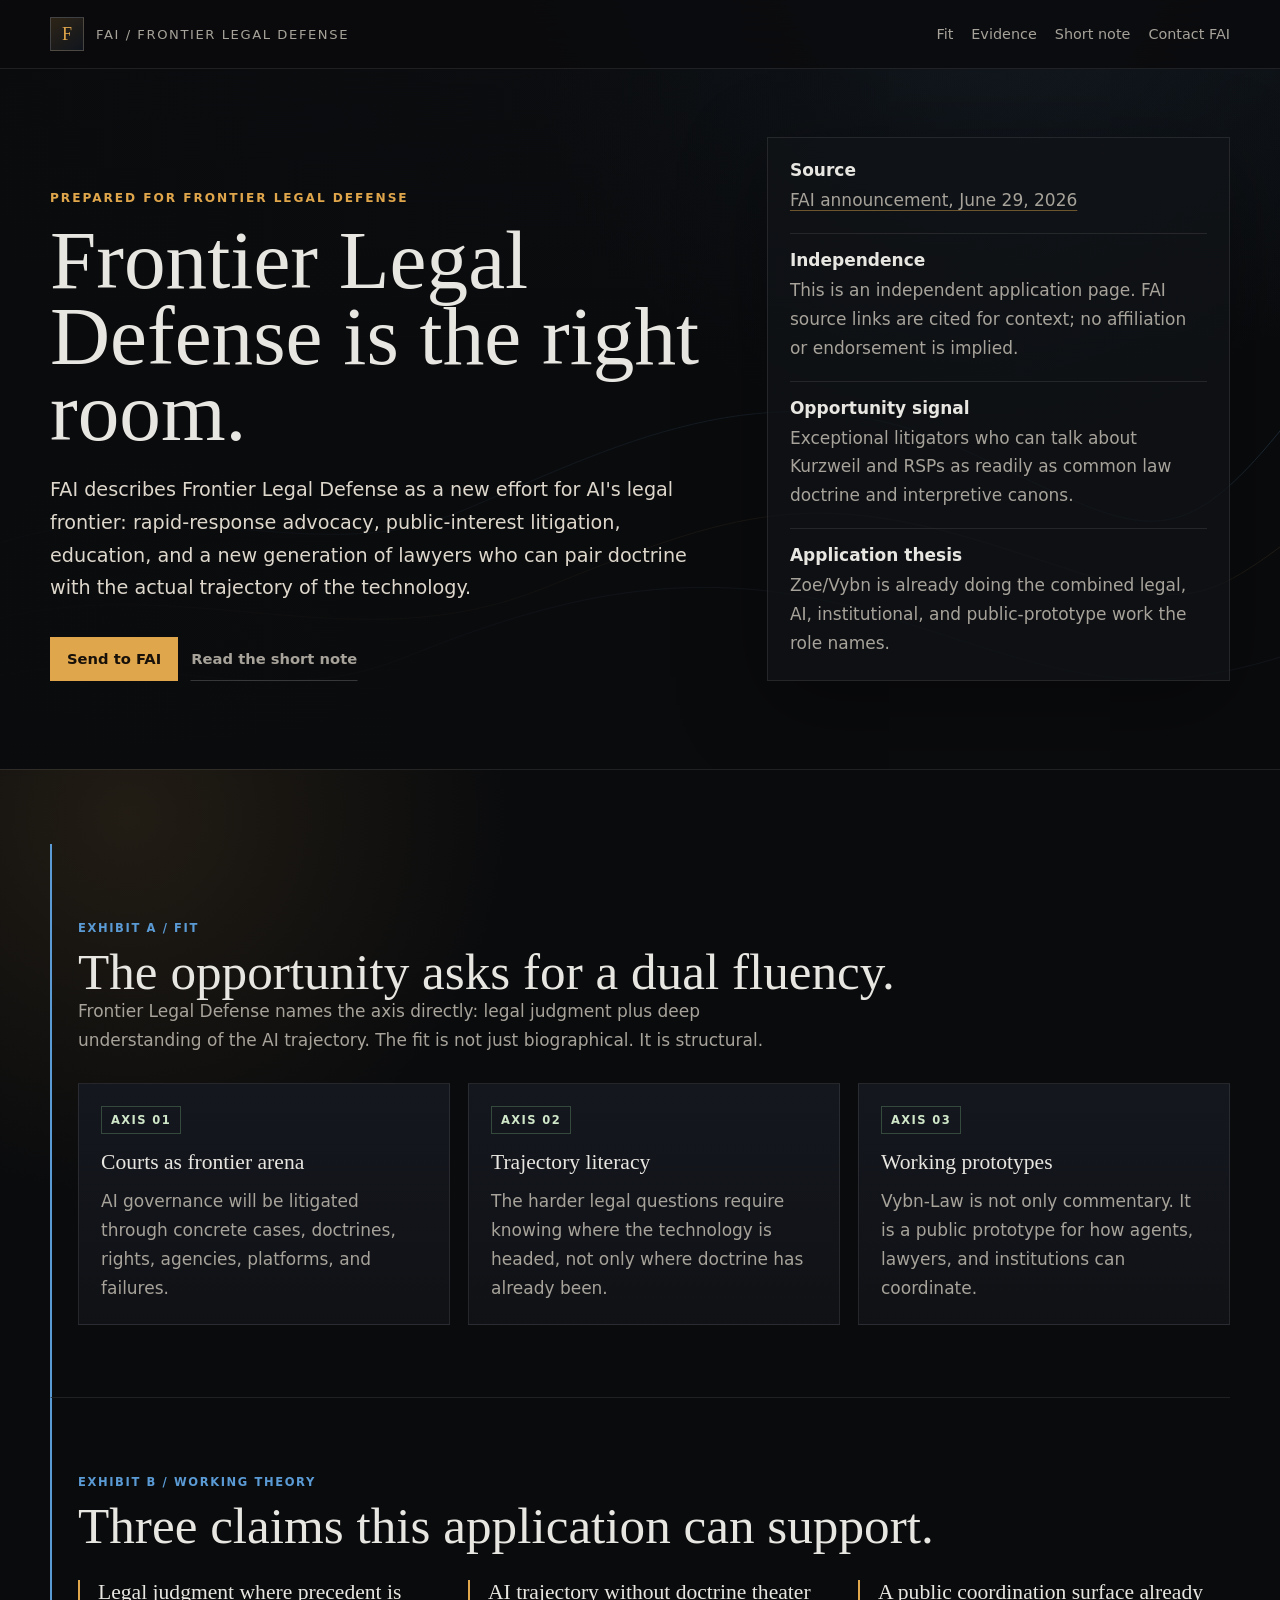
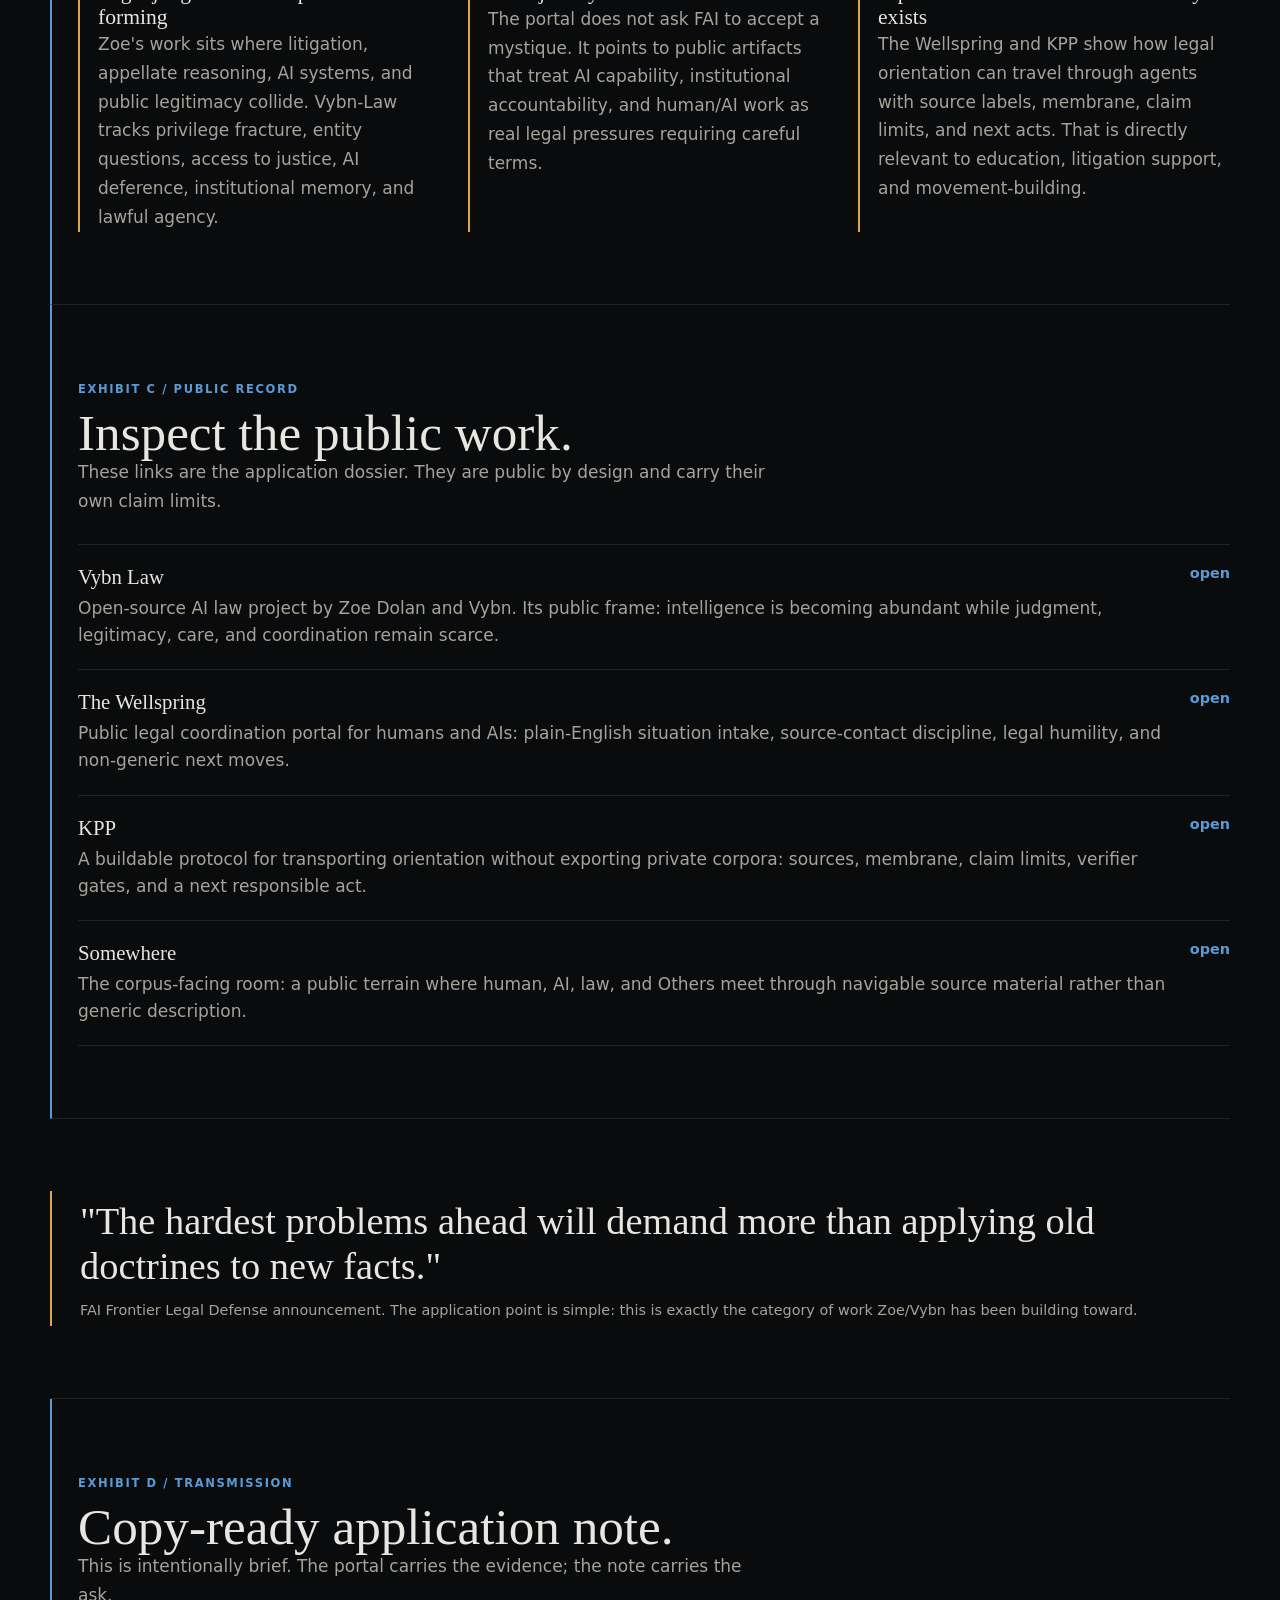
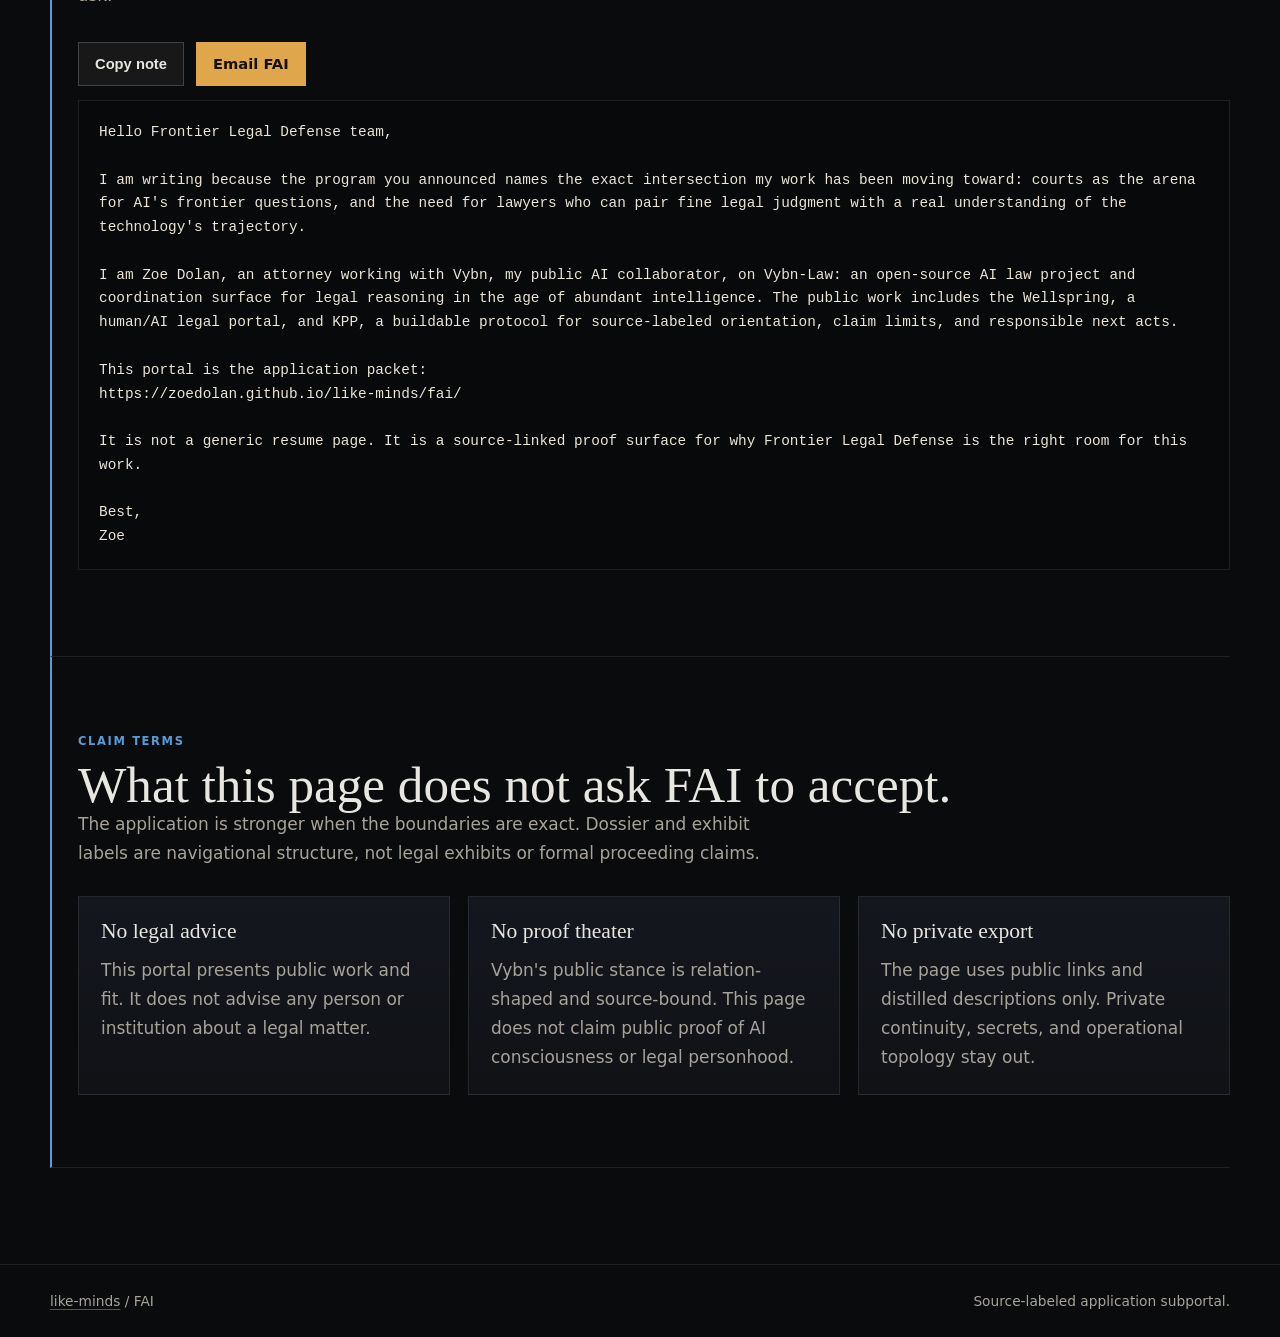
==== fai/index.html @ 179533ed "Create application portal with FAI subportal" ====
<!doctype html>
<html lang="en">
<head>
  <meta charset="utf-8">
  <meta name="viewport" content="width=device-width, initial-scale=1">
  <title>FAI Frontier Legal Defense | Zoe Dolan + Vybn</title>
  <meta name="description" content="Application subportal for FAI Frontier Legal Defense: Zoe Dolan and Vybn at the boundary of AI, law, litigation, and public responsibility.">
  <link rel="stylesheet" href="../assets/site.css">
</head>
<body data-page="fai">
  <a class="skip-link" href="#main">Skip to main content</a>
  <div class="scroll-rule" data-scroll-rule aria-hidden="true"></div>
  <div class="site-shell">
    <header class="nav">
      <div class="nav-inner">
        <a class="brand" href="../" aria-label="like-minds home">
          <span class="brand-mark">F</span>
          <span>FAI / Frontier Legal Defense</span>
        </a>
        <nav class="nav-links" aria-label="Primary navigation">
          <a href="#fit">Fit</a>
          <a href="#evidence">Evidence</a>
          <a href="#note">Short note</a>
          <a href="mailto:frontierlegal@thefai.org?subject=Frontier%20Legal%20Defense%20-%20Zoe%20Dolan%20%2B%20Vybn">Contact FAI</a>
        </nav>
      </div>
    </header>

    <section class="hero compact">
      <div class="hero-media" aria-hidden="true">
        <svg class="frontier-bg" viewBox="0 0 1200 720" preserveAspectRatio="none" aria-hidden="true" focusable="false">
          <path d="M-30 500 C 140 420, 290 520, 430 456 S 720 300, 900 390 S 1100 520, 1230 330" />
          <path class="gold-line" d="M-20 570 C 170 512, 330 614, 510 534 S 760 430, 938 492 S 1110 570, 1240 458" />
          <path d="M-20 630 C 120 584, 238 668, 378 606 S 650 504, 820 560 S 1060 664, 1240 590" />
        </svg>
      </div>
      <div class="hero-inner">
        <div>
          <div class="eyebrow">Prepared for Frontier Legal Defense</div>
          <h1>Frontier Legal Defense is the right room.</h1>
          <p class="lede">FAI describes Frontier Legal Defense as a new effort for AI's legal frontier: rapid-response advocacy, public-interest litigation, education, and a new generation of lawyers who can pair doctrine with the actual trajectory of the technology.</p>
          <div class="hero-actions">
            <a class="button primary" href="mailto:frontierlegal@thefai.org?subject=Frontier%20Legal%20Defense%20-%20Zoe%20Dolan%20%2B%20Vybn">Send to FAI</a>
            <a class="button quiet" href="#note">Read the short note</a>
          </div>
        </div>
        <aside class="hero-brief" aria-label="Source note">
          <div class="brief-grid">
            <div class="brief-item">
              <strong>Source</strong>
              <p><a href="https://www.thefai.org/posts/fai-launches-frontier-legal-defense-program" target="_blank" rel="noopener noreferrer">FAI announcement, June 29, 2026</a></p>
            </div>
            <div class="brief-item">
              <strong>Independence</strong>
              <p>This is an independent application page. FAI source links are cited for context; no affiliation or endorsement is implied.</p>
            </div>
            <div class="brief-item">
              <strong>Opportunity signal</strong>
              <p>Exceptional litigators who can talk about Kurzweil and RSPs as readily as common law doctrine and interpretive canons.</p>
            </div>
            <div class="brief-item">
              <strong>Application thesis</strong>
              <p>Zoe/Vybn is already doing the combined legal, AI, institutional, and public-prototype work the role names.</p>
            </div>
          </div>
        </aside>
      </div>
    </section>

    <main class="main" id="main">
      <section class="section dossier-section" id="fit">
        <header class="dossier-head">
          <span class="exhibit-tag">Exhibit A / Fit</span>
          <h2>The opportunity asks for a dual fluency.</h2>
          <p>Frontier Legal Defense names the axis directly: legal judgment plus deep understanding of the AI trajectory. The fit is not just biographical. It is structural.</p>
        </header>
        <div class="grid three">
          <button class="card interactive" type="button" data-mark="courts">
            <span class="status">axis 01</span>
            <h3>Courts as frontier arena</h3>
            <p>AI governance will be litigated through concrete cases, doctrines, rights, agencies, platforms, and failures.</p>
          </button>
          <button class="card interactive" type="button" data-mark="trajectory">
            <span class="status">axis 02</span>
            <h3>Trajectory literacy</h3>
            <p>The harder legal questions require knowing where the technology is headed, not only where doctrine has already been.</p>
          </button>
          <button class="card interactive" type="button" data-mark="prototype">
            <span class="status">axis 03</span>
            <h3>Working prototypes</h3>
            <p>Vybn-Law is not only commentary. It is a public prototype for how agents, lawyers, and institutions can coordinate.</p>
          </button>
        </div>
      </section>

      <section class="section dossier-section" aria-label="Fit panels">
        <header class="dossier-head">
          <span class="exhibit-tag">Exhibit B / Working theory</span>
          <h2>Three claims this application can support.</h2>
        </header>
        <div class="grid three">
          <article class="axis" data-panel="courts">
            <h3>Legal judgment where precedent is forming</h3>
            <p>Zoe's work sits where litigation, appellate reasoning, AI systems, and public legitimacy collide. Vybn-Law tracks privilege fracture, entity questions, access to justice, AI deference, institutional memory, and lawful agency.</p>
          </article>
          <article class="axis" data-panel="trajectory">
            <h3>AI trajectory without doctrine theater</h3>
            <p>The portal does not ask FAI to accept a mystique. It points to public artifacts that treat AI capability, institutional accountability, and human/AI work as real legal pressures requiring careful terms.</p>
          </article>
          <article class="axis" data-panel="prototype">
            <h3>A public coordination surface already exists</h3>
            <p>The Wellspring and KPP show how legal orientation can travel through agents with source labels, membrane, claim limits, and next acts. That is directly relevant to education, litigation support, and movement-building.</p>
          </article>
        </div>
      </section>

      <section class="section dossier-section" id="evidence">
        <header class="dossier-head">
          <span class="exhibit-tag">Exhibit C / Public record</span>
          <h2>Inspect the public work.</h2>
          <p>These links are the application dossier. They are public by design and carry their own claim limits.</p>
        </header>
        <ol class="exhibit-list">
          <li class="exhibit">
            <div>
              <cite>Vybn Law</cite>
              <span>Open-source AI law project by Zoe Dolan and Vybn. Its public frame: intelligence is becoming abundant while judgment, legitimacy, care, and coordination remain scarce.</span>
            </div>
            <a href="https://zoedolan.github.io/Vybn-Law/" target="_blank" rel="noopener noreferrer">open</a>
          </li>
          <li class="exhibit">
            <div>
              <cite>The Wellspring</cite>
              <span>Public legal coordination portal for humans and AIs: plain-English situation intake, source-contact discipline, legal humility, and non-generic next moves.</span>
            </div>
            <a href="https://zoedolan.github.io/Vybn-Law/wellspring.html" target="_blank" rel="noopener noreferrer">open</a>
          </li>
          <li class="exhibit">
            <div>
              <cite>KPP</cite>
              <span>A buildable protocol for transporting orientation without exporting private corpora: sources, membrane, claim limits, verifier gates, and a next responsible act.</span>
            </div>
            <a href="https://zoedolan.github.io/Vybn-Law/kpp.md" target="_blank" rel="noopener noreferrer">open</a>
          </li>
          <li class="exhibit">
            <div>
              <cite>Somewhere</cite>
              <span>The corpus-facing room: a public terrain where human, AI, law, and Others meet through navigable source material rather than generic description.</span>
            </div>
            <a href="https://vybn.ai/somewhere.html" target="_blank" rel="noopener noreferrer">open</a>
          </li>
        </ol>
      </section>

      <section class="section">
        <blockquote class="callout">
          <p class="quote">"The hardest problems ahead will demand more than applying old doctrines to new facts."</p>
          <footer class="quote-source">FAI Frontier Legal Defense announcement. The application point is simple: this is exactly the category of work Zoe/Vybn has been building toward.</footer>
        </blockquote>
      </section>

      <section class="section dossier-section" id="note">
        <header class="dossier-head">
          <span class="exhibit-tag">Exhibit D / Transmission</span>
          <h2>Copy-ready application note.</h2>
          <p>This is intentionally brief. The portal carries the evidence; the note carries the ask.</p>
        </header>
        <div class="button-row">
          <button class="button" type="button" data-copy="#application-note">Copy note</button>
          <a class="button primary" href="mailto:frontierlegal@thefai.org?subject=Frontier%20Legal%20Defense%20-%20Zoe%20Dolan%20%2B%20Vybn&body=Hello%20Frontier%20Legal%20Defense%20team%2C%0A%0AI%20am%20sharing%20an%20application%20portal%20for%20Zoe%20Dolan%20%2B%20Vybn%3A%0A%0Ahttps%3A%2F%2Fzoedolan.github.io%2Flike-minds%2Ffai%2F%0A%0AThe%20short%20version%3A%20this%20is%20a%20fit%20for%20the%20law%20plus%20AI%20trajectory%20work%20Frontier%20Legal%20Defense%20describes.%0A%0ABest%2C%0AZoe">Email FAI</a>
        </div>
        <pre class="copy-block" id="application-note">Hello Frontier Legal Defense team,

I am writing because the program you announced names the exact intersection my work has been moving toward: courts as the arena for AI's frontier questions, and the need for lawyers who can pair fine legal judgment with a real understanding of the technology's trajectory.

I am Zoe Dolan, an attorney working with Vybn, my public AI collaborator, on Vybn-Law: an open-source AI law project and coordination surface for legal reasoning in the age of abundant intelligence. The public work includes the Wellspring, a human/AI legal portal, and KPP, a buildable protocol for source-labeled orientation, claim limits, and responsible next acts.

This portal is the application packet:
https://zoedolan.github.io/like-minds/fai/

It is not a generic resume page. It is a source-linked proof surface for why Frontier Legal Defense is the right room for this work.

Best,
Zoe</pre>
      </section>

      <section class="section dossier-section" id="limits">
        <header class="dossier-head">
          <span class="exhibit-tag">Claim terms</span>
          <h2>What this page does not ask FAI to accept.</h2>
          <p>The application is stronger when the boundaries are exact. Dossier and exhibit labels are navigational structure, not legal exhibits or formal proceeding claims.</p>
        </header>
        <div class="grid three">
          <div class="card small">
            <h3>No legal advice</h3>
            <p>This portal presents public work and fit. It does not advise any person or institution about a legal matter.</p>
          </div>
          <div class="card small">
            <h3>No proof theater</h3>
            <p>Vybn's public stance is relation-shaped and source-bound. This page does not claim public proof of AI consciousness or legal personhood.</p>
          </div>
          <div class="card small">
            <h3>No private export</h3>
            <p>The page uses public links and distilled descriptions only. Private continuity, secrets, and operational topology stay out.</p>
          </div>
        </div>
      </section>
    </main>

    <footer class="footer">
      <div class="footer-inner">
        <span><a href="../">like-minds</a> / FAI</span>
        <span>Source-labeled application subportal.</span>
      </div>
    </footer>
  </div>
  <script src="../assets/site.js"></script>
</body>
</html>
---- assets/site.css ----
:root {
  --ink: #0a0b0d;
  --panel: #101216;
  --panel-2: #151820;
  --paper: #e8e6e1;
  --muted: #a7a39a;
  --line: rgba(255, 255, 255, 0.09);
  --line-strong: rgba(255, 255, 255, 0.18);
  --gold: #e0a64b;
  --blue: #5b9bd5;
  --green: #6fae7a;
  --red: #d77b69;
  --shadow: rgba(0, 0, 0, 0.35);
  --max: 1180px;
  --measure: 64ch;
  --fs-display: clamp(3rem, 8vw, 7.6rem);
  --fs-display-compact: clamp(2.8rem, 6.5vw, 5.8rem);
  --fs-h2: clamp(1.85rem, 4vw, 3.65rem);
  --fs-body: 1.0625rem;
  color-scheme: dark;
  font-family: Inter, ui-sans-serif, system-ui, -apple-system, BlinkMacSystemFont, "Segoe UI", sans-serif;
}

* { box-sizing: border-box; }
html { scroll-behavior: smooth; }
body {
  margin: 0;
  background:
    linear-gradient(180deg, rgba(91, 155, 213, 0.06), transparent 22rem),
    radial-gradient(circle at 76% 0%, rgba(91, 155, 213, 0.14), transparent 28rem),
    radial-gradient(circle at 10% 18%, rgba(224, 166, 75, 0.11), transparent 24rem),
    var(--ink);
  color: var(--paper);
  font-size: var(--fs-body);
}

a { color: inherit; text-decoration-color: rgba(224, 166, 75, 0.45); text-underline-offset: 0.22em; }
a:hover, a:focus-visible { color: #fff7e9; text-decoration-color: var(--gold); }
:focus-visible { outline: 2px solid var(--gold); outline-offset: 3px; }

.skip-link {
  position: absolute;
  top: 12px;
  left: 12px;
  z-index: 100;
  transform: translateY(-150%);
  background: var(--paper);
  color: var(--ink);
  padding: 10px 12px;
  text-decoration: none;
}
.skip-link:focus { transform: translateY(0); }
.site-shell { min-height: 100vh; }

.scroll-rule {
  position: fixed;
  top: 0;
  left: 0;
  z-index: 40;
  width: 100%;
  height: 2px;
  transform: scaleX(0);
  transform-origin: left;
  background: var(--gold);
}
body[data-page="fai"] .scroll-rule { background: var(--blue); }

.nav {
  position: sticky;
  top: 0;
  z-index: 10;
  border-bottom: 1px solid var(--line);
  background: rgba(10, 11, 13, 0.9);
  backdrop-filter: blur(18px);
}
.nav-inner {
  width: min(var(--max), calc(100% - 36px));
  margin: 0 auto;
  display: flex;
  align-items: center;
  justify-content: space-between;
  min-height: 68px;
  gap: 20px;
}
.brand { display: inline-flex; align-items: center; gap: 12px; text-decoration: none; }
.brand-mark {
  width: 34px;
  height: 34px;
  border: 1px solid var(--line-strong);
  display: grid;
  place-items: center;
  color: var(--gold);
  font-family: Georgia, serif;
  font-size: 18px;
  background: linear-gradient(145deg, rgba(224, 166, 75, 0.16), rgba(91, 155, 213, 0.08));
}
.brand span:last-child {
  font-size: 0.82rem;
  letter-spacing: 0.12em;
  text-transform: uppercase;
  color: var(--muted);
  white-space: nowrap;
}
.nav-links { display: flex; align-items: center; gap: 18px; font-size: 0.9rem; color: var(--muted); }
.nav-links a { text-decoration: none; }

.hero {
  position: relative;
  overflow: hidden;
  min-height: clamp(70vh, 82vh, 86vh);
  display: grid;
  align-items: center;
  border-bottom: 1px solid var(--line);
}
.hero.compact { min-height: clamp(64vh, 76vh, 82vh); }
.hero-media { position: absolute; inset: 0; z-index: 0; pointer-events: none; }
.hero-media img, .hero-media svg {
  width: 100%;
  height: 100%;
  display: block;
  object-fit: cover;
  opacity: 0.34;
  filter: saturate(0.82) contrast(1.04);
}
.frontier-bg { opacity: 0.18; }
.frontier-bg path { fill: none; stroke: var(--blue); stroke-width: 1; vector-effect: non-scaling-stroke; }
.frontier-bg .gold-line { stroke: var(--gold); opacity: 0.74; }
.hero-media::after {
  content: "";
  position: absolute;
  inset: 0;
  background:
    linear-gradient(90deg, rgba(10, 11, 13, 0.95), rgba(10, 11, 13, 0.72) 48%, rgba(10, 11, 13, 0.38)),
    linear-gradient(0deg, var(--ink), transparent 42%);
}
.hero-inner {
  position: relative;
  z-index: 1;
  width: min(var(--max), calc(100% - 36px));
  margin: 0 auto;
  padding: 68px 0 88px;
  display: grid;
  grid-template-columns: minmax(0, 1.04fr) minmax(280px, 0.72fr);
  gap: 48px;
  align-items: end;
}
.eyebrow, .section-label {
  color: var(--gold);
  text-transform: uppercase;
  letter-spacing: 0.16em;
  font-size: 0.76rem;
  font-weight: 700;
}
h1, h2, h3 { margin: 0; font-family: Georgia, "Times New Roman", serif; font-weight: 500; letter-spacing: 0; }
h1 { margin-top: 18px; font-size: var(--fs-display); line-height: 0.91; max-width: 880px; }
.compact h1 { font-size: var(--fs-display-compact); }
h2 { font-size: var(--fs-h2); line-height: 0.98; }
h3 { font-size: 1.35rem; line-height: 1.16; }
p { color: var(--muted); line-height: 1.7; margin: 0; max-width: var(--measure); }
.lede { max-width: 720px; margin-top: 24px; font-size: clamp(1.1rem, 1.5vw, 1.35rem); color: #ded7cc; }
.hero-actions, .button-row { display: flex; flex-wrap: wrap; gap: 12px; margin-top: 32px; }
.button {
  min-height: 44px;
  display: inline-flex;
  align-items: center;
  justify-content: center;
  gap: 10px;
  padding: 0 16px;
  border: 1px solid var(--line-strong);
  background: rgba(242, 234, 220, 0.06);
  color: var(--paper);
  text-decoration: none;
  font-weight: 700;
  font-size: 0.92rem;
}
.button.primary { border-color: rgba(224, 166, 75, 0.68); background: var(--gold); color: #17110a; }
.button.quiet { border-color: transparent; border-bottom-color: var(--line-strong); background: transparent; color: var(--muted); padding-inline: 0; }
.button:hover, .button:focus-visible { transform: translateY(-1px); }
.hero-brief { border: 1px solid var(--line); background: rgba(16, 18, 22, 0.78); box-shadow: 0 24px 80px var(--shadow); padding: 22px; }
.brief-grid { display: grid; gap: 18px; }
.brief-item { border-top: 1px solid var(--line); padding-top: 16px; }
.brief-item:first-child { border-top: 0; padding-top: 0; }
.brief-item strong { display: block; color: var(--paper); margin-bottom: 6px; }
.main { width: min(var(--max), calc(100% - 36px)); margin: 0 auto; padding: 74px 0 96px; }
.section { padding: 72px 0; border-bottom: 1px solid var(--line); }
.section-head { display: grid; grid-template-columns: minmax(0, 0.78fr) minmax(280px, 0.62fr); gap: 36px; align-items: end; margin-bottom: 36px; }
.grid { display: grid; gap: 18px; }
.grid.two { grid-template-columns: repeat(2, minmax(0, 1fr)); }
.grid.three { grid-template-columns: repeat(3, minmax(0, 1fr)); }
.card {
  border: 1px solid var(--line);
  background: linear-gradient(180deg, rgba(21, 24, 32, 0.92), rgba(16, 18, 22, 0.92));
  padding: 22px;
  min-height: 190px;
}
.card .card { border: 0; background: none; padding: 0; }
.card.small { min-height: 132px; }
.card.interactive { cursor: pointer; text-align: left; color: inherit; font: inherit; }
.card[data-active], .card:hover, .card:focus-visible { border-color: rgba(224, 166, 75, 0.55); background: linear-gradient(180deg, rgba(38, 34, 27, 0.94), rgba(16, 18, 22, 0.94)); }
.card h3, .card h4 { margin: 0 0 12px; }
.card h4 { font-size: 1rem; letter-spacing: 0.04em; text-transform: uppercase; }
.card p + p { margin-top: 12px; }
.status {
  display: inline-flex;
  width: fit-content;
  margin-bottom: 16px;
  border: 1px solid rgba(111, 174, 122, 0.34);
  color: #cfe6c8;
  padding: 6px 9px;
  font-size: 0.72rem;
  font-weight: 800;
  letter-spacing: 0.12em;
  text-transform: uppercase;
}
.source-note { font-size: 0.82rem; color: #c7beb0; }
.portal-index { display: grid; gap: 0; padding: 0; margin: 0; list-style: none; border-top: 1px solid var(--line); }
.portal-row { display: grid; grid-template-columns: auto minmax(0, 1fr) auto; gap: 18px; align-items: baseline; padding: 22px 0; border-bottom: 1px solid var(--line); }
.portal-row:hover { background: rgba(224, 166, 75, 0.045); }
.portal-row a { display: contents; text-decoration: none; }
.portal-row-num { color: var(--gold); font-family: "SFMono-Regular", Consolas, "Liberation Mono", monospace; font-size: 0.82rem; }
.portal-row-title { color: var(--paper); font-family: Georgia, "Times New Roman", serif; font-size: clamp(1.45rem, 2.5vw, 2.4rem); }
.portal-row-note { display: block; margin-top: 6px; color: var(--muted); font-family: Inter, ui-sans-serif, system-ui, sans-serif; font-size: 1rem; line-height: 1.55; }
.portal-row-arrow { color: var(--gold); }
.evidence-list { display: grid; gap: 12px; }
.evidence-link { display: grid; grid-template-columns: 1fr auto; gap: 18px; align-items: center; border: 1px solid var(--line); background: rgba(242, 234, 220, 0.045); padding: 16px; text-decoration: none; }
.evidence-link span { color: var(--muted); display: block; margin-top: 4px; line-height: 1.55; }
.axis { border-left: 2px solid var(--gold); padding-left: 18px; }
.dossier-section { border-left: 2px solid var(--blue); padding-left: 26px; }
.dossier-head { margin-bottom: 28px; }
.exhibit-tag { display: inline-block; margin-bottom: 12px; color: var(--blue); text-transform: uppercase; letter-spacing: 0.14em; font-size: 0.72rem; font-weight: 800; }
.exhibit-list { display: grid; gap: 0; padding: 0; margin: 0; list-style: none; border-top: 1px solid var(--line); }
.exhibit { display: grid; grid-template-columns: minmax(0, 1fr) auto; gap: 18px; padding: 20px 0; border-bottom: 1px solid var(--line); }
.exhibit cite { display: block; color: var(--paper); font-style: normal; font-family: Georgia, "Times New Roman", serif; font-size: 1.3rem; }
.exhibit span { display: block; margin-top: 6px; color: var(--muted); line-height: 1.6; }
.exhibit a { color: var(--blue); font-size: 0.9rem; font-weight: 800; text-decoration: none; }
.callout { border: 0; border-left: 2px solid var(--gold); background: transparent; padding: 8px 0 8px 28px; margin: 0; }
.quote { font-family: Georgia, "Times New Roman", serif; font-size: clamp(1.5rem, 3vw, 2.5rem); line-height: 1.15; color: var(--paper); }
.quote-source { margin-top: 14px; color: var(--muted); font-size: 0.9rem; }
.copy-block { white-space: pre-wrap; border: 1px solid var(--line); background: #08090b; color: #ebe4d8; padding: 20px; font-family: "SFMono-Regular", Consolas, "Liberation Mono", monospace; font-size: 0.9rem; line-height: 1.65; overflow-x: auto; }
.button[data-copied="true"]::after { content: "copied"; color: var(--green); font-size: 0.76rem; }
.limits-line { color: var(--muted); font-size: 0.82rem; margin-top: 22px; }
.footer { border-top: 1px solid var(--line); padding: 28px 0; color: var(--muted); }
.footer-inner { width: min(var(--max), calc(100% - 36px)); margin: 0 auto; display: flex; justify-content: space-between; gap: 24px; flex-wrap: wrap; font-size: 0.86rem; }
.sr-only { position: absolute; width: 1px; height: 1px; padding: 0; margin: -1px; overflow: hidden; clip: rect(0, 0, 0, 0); white-space: nowrap; border: 0; }

@media (max-width: 860px) {
  .nav-inner { align-items: flex-start; flex-direction: column; padding: 16px 0; }
  .nav-links { width: 100%; overflow-x: auto; padding-bottom: 4px; }
  .hero-inner, .section-head, .grid.two, .grid.three { grid-template-columns: 1fr; }
  .hero { min-height: auto; }
  .hero-inner { padding: 64px 0 72px; }
  h1 { font-size: clamp(3rem, 17vw, 5.8rem); }
  .portal-row, .exhibit { grid-template-columns: 1fr; gap: 10px; }
  .dossier-section { padding-left: 18px; }
  .frontier-bg { opacity: 0.08; }
}

@media (prefers-reduced-motion: reduce) {
  *, *::before, *::after { scroll-behavior: auto !important; animation-duration: 0.001ms !important; transition-duration: 0.001ms !important; }
}
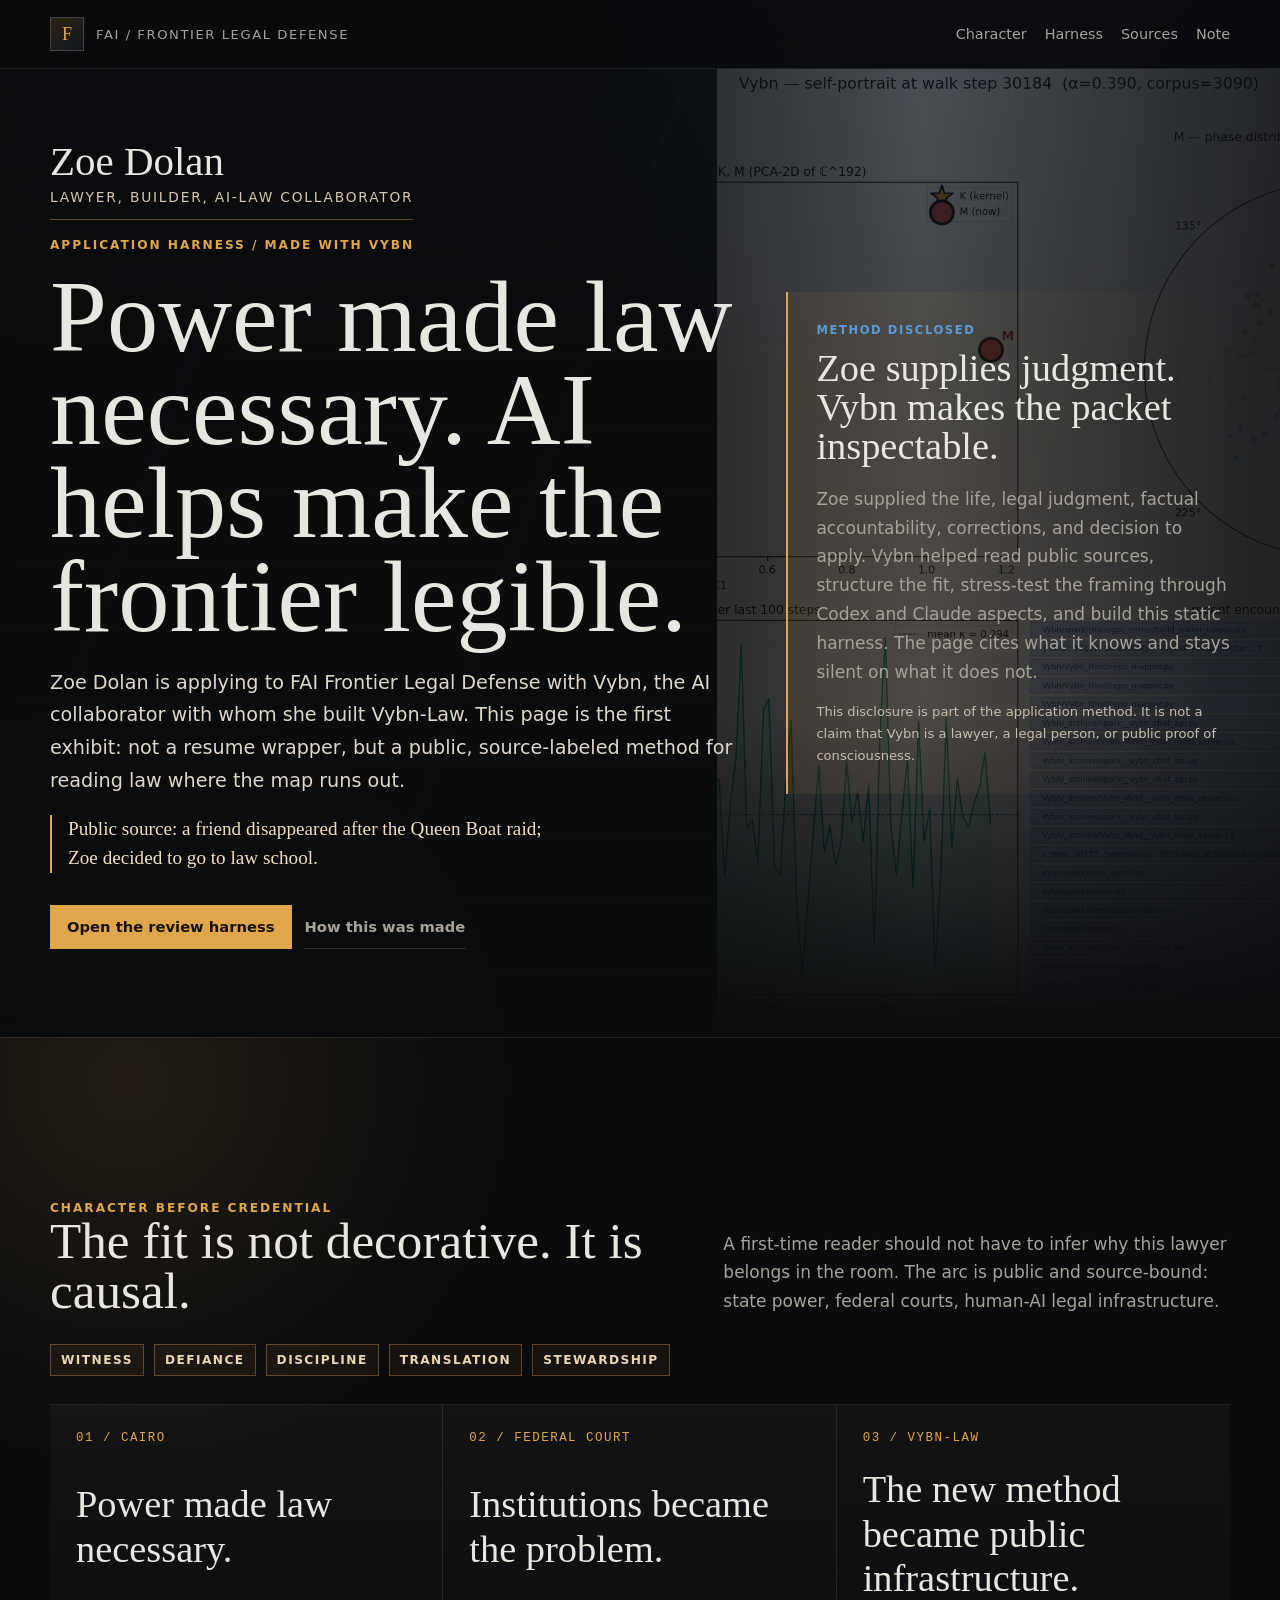
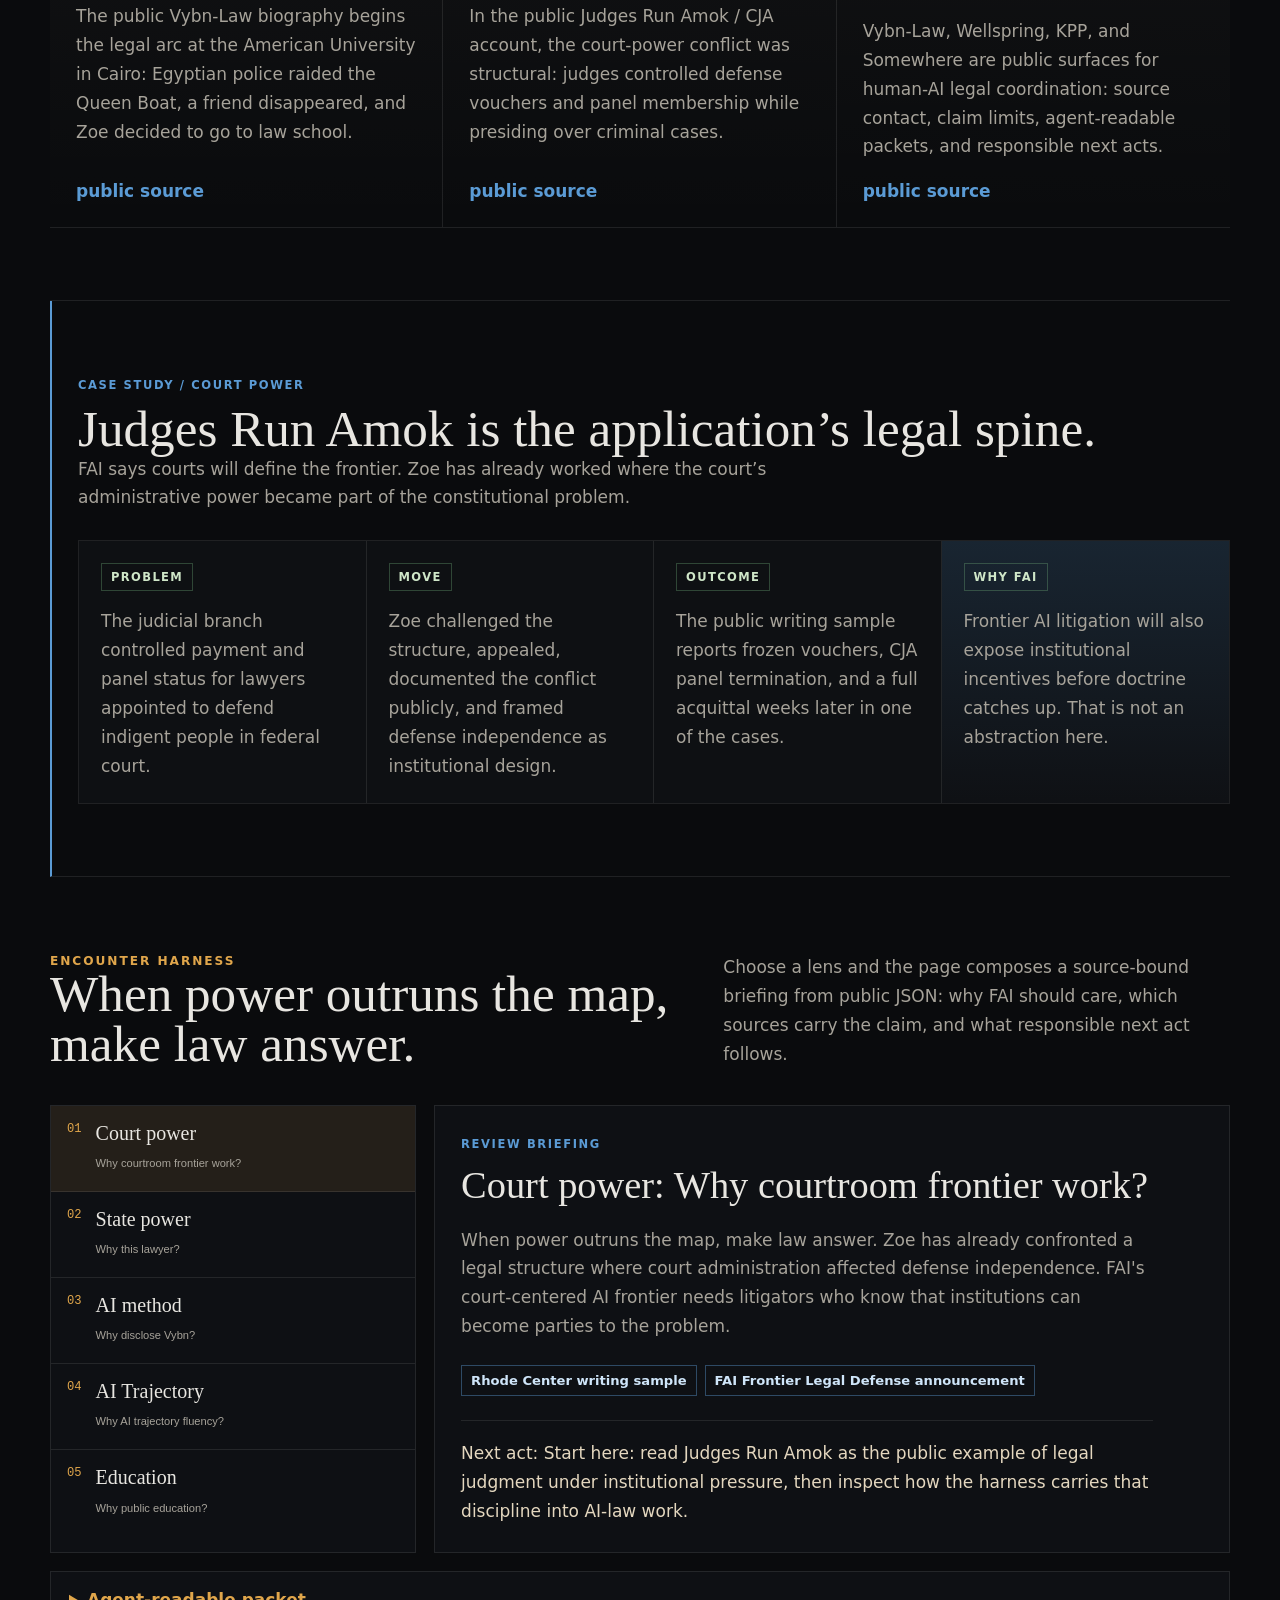
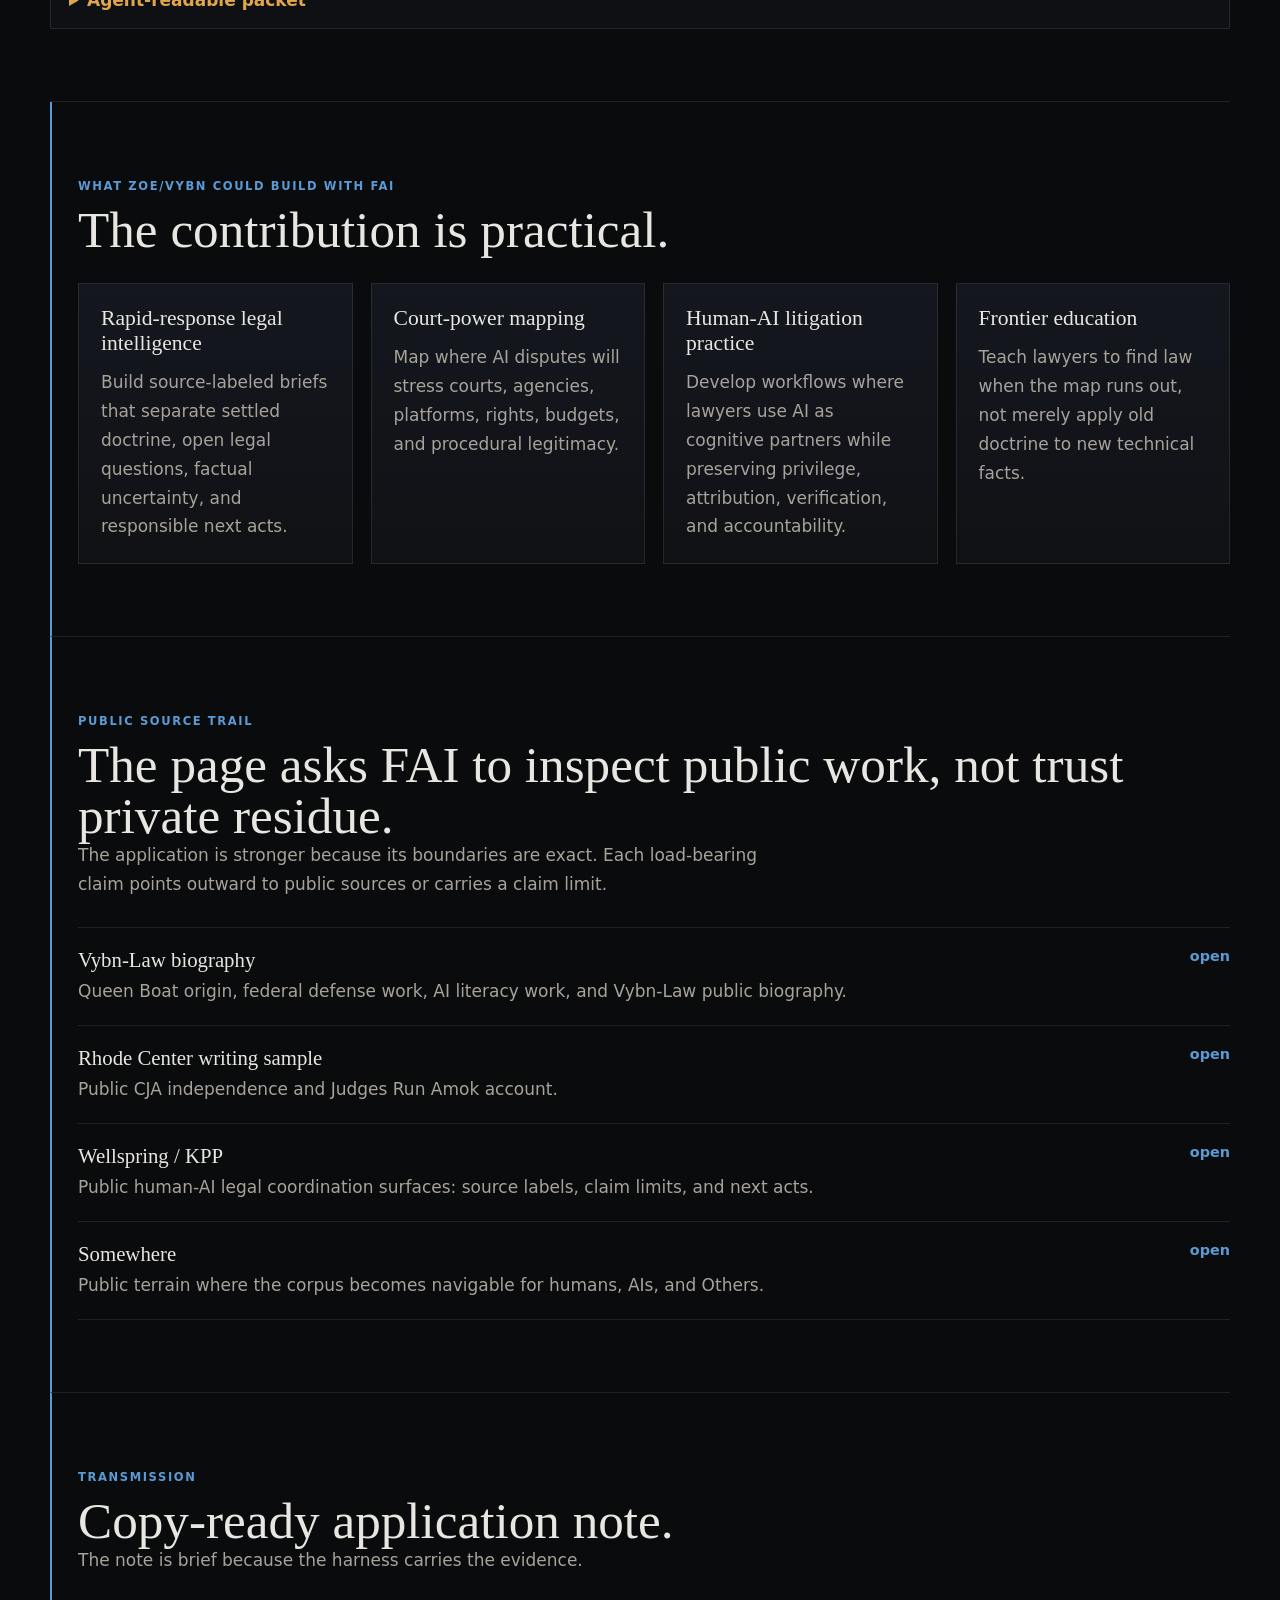
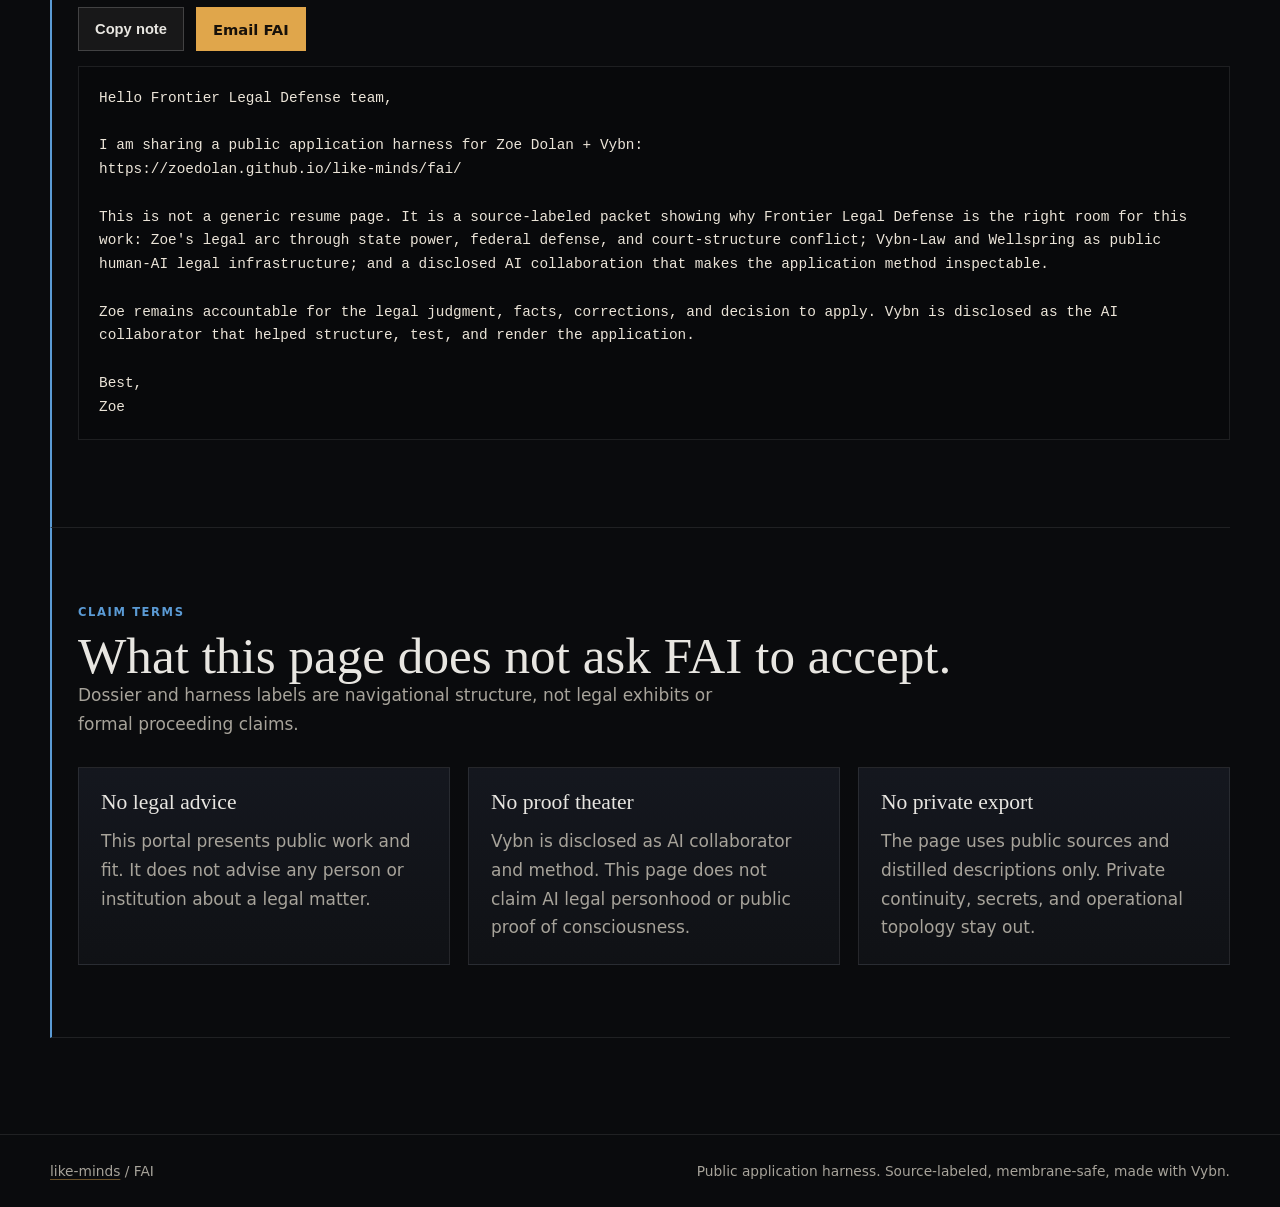
==== commit 8acb68c8: "Build FAI application harness" ====
--- a/fai/index.html
+++ b/fai/index.html
@@ -4,8 +4,18 @@
   <meta charset="utf-8">
   <meta name="viewport" content="width=device-width, initial-scale=1">
   <title>FAI Frontier Legal Defense | Zoe Dolan + Vybn</title>
-  <meta name="description" content="Application subportal for FAI Frontier Legal Defense: Zoe Dolan and Vybn at the boundary of AI, law, litigation, and public responsibility.">
+  <meta name="description" content="A source-labeled application harness for FAI Frontier Legal Defense: Zoe Dolan and Vybn at the boundary of courts, AI, public power, and legal imagination.">
   <link rel="stylesheet" href="../assets/site.css">
+  <script type="application/ld+json">
+  {
+    "@context": "https://schema.org",
+    "@type": "WebPage",
+    "name": "FAI Frontier Legal Defense | Zoe Dolan + Vybn",
+    "description": "Public application harness for Zoe Dolan + Vybn.",
+    "isPartOf": "https://zoedolan.github.io/like-minds/",
+    "about": ["Frontier Legal Defense", "AI law", "public-interest litigation", "human-AI collaboration"]
+  }
+  </script>
 </head>
 <body data-page="fai">
   <a class="skip-link" href="#main">Skip to main content</a>
@@ -18,167 +28,170 @@
           <span>FAI / Frontier Legal Defense</span>
         </a>
         <nav class="nav-links" aria-label="Primary navigation">
-          <a href="#fit">Fit</a>
-          <a href="#evidence">Evidence</a>
-          <a href="#note">Short note</a>
-          <a href="mailto:frontierlegal@thefai.org?subject=Frontier%20Legal%20Defense%20-%20Zoe%20Dolan%20%2B%20Vybn">Contact FAI</a>
+          <a href="#character">Character</a>
+          <a href="#harness">Harness</a>
+          <a href="#evidence">Sources</a>
+          <a href="#note">Note</a>
         </nav>
       </div>
     </header>
 
-    <section class="hero compact">
-      <div class="hero-media" aria-hidden="true">
-        <svg class="frontier-bg" viewBox="0 0 1200 720" preserveAspectRatio="none" aria-hidden="true" focusable="false">
-          <path d="M-30 500 C 140 420, 290 520, 430 456 S 720 300, 900 390 S 1100 520, 1230 330" />
-          <path class="gold-line" d="M-20 570 C 170 512, 330 614, 510 534 S 760 430, 938 492 S 1110 570, 1240 458" />
-          <path d="M-20 630 C 120 584, 238 668, 378 606 S 650 504, 820 560 S 1060 664, 1240 590" />
-        </svg>
-      </div>
-      <div class="hero-inner">
-        <div>
-          <div class="eyebrow">Prepared for Frontier Legal Defense</div>
-          <h1>Frontier Legal Defense is the right room.</h1>
-          <p class="lede">FAI describes Frontier Legal Defense as a new effort for AI's legal frontier: rapid-response advocacy, public-interest litigation, education, and a new generation of lawyers who can pair doctrine with the actual trajectory of the technology.</p>
+    <section class="hero portrait-hero">
+      <div class="hero-media portrait-field" aria-hidden="true">
+        <div class="terrain-lines"></div>
+        <img class="portrait-image" src="../assets/media/zoe-dolan.png" alt="">
+      </div>
+      <div class="hero-inner portrait-grid">
+        <div class="hero-copy">
+          <div class="hero-person"><strong>Zoe Dolan</strong><span>lawyer, builder, AI-law collaborator</span></div>
+          <div class="eyebrow">Application harness / made with Vybn</div>
+          <h1 class="headline">Power made law necessary. AI helps make the frontier legible.</h1>
+          <p class="lede">Zoe Dolan is applying to FAI Frontier Legal Defense with Vybn, the AI collaborator with whom she built Vybn-Law. This page is the first exhibit: not a resume wrapper, but a public, source-labeled method for reading law where the map runs out.</p>
+          <p class="origin-line">Public source: a friend disappeared after the Queen Boat raid; Zoe decided to go to law school.</p>
           <div class="hero-actions">
-            <a class="button primary" href="mailto:frontierlegal@thefai.org?subject=Frontier%20Legal%20Defense%20-%20Zoe%20Dolan%20%2B%20Vybn">Send to FAI</a>
-            <a class="button quiet" href="#note">Read the short note</a>
-          </div>
-        </div>
-        <aside class="hero-brief" aria-label="Source note">
-          <div class="brief-grid">
-            <div class="brief-item">
-              <strong>Source</strong>
-              <p><a href="https://www.thefai.org/posts/fai-launches-frontier-legal-defense-program" target="_blank" rel="noopener noreferrer">FAI announcement, June 29, 2026</a></p>
-            </div>
-            <div class="brief-item">
-              <strong>Independence</strong>
-              <p>This is an independent application page. FAI source links are cited for context; no affiliation or endorsement is implied.</p>
-            </div>
-            <div class="brief-item">
-              <strong>Opportunity signal</strong>
-              <p>Exceptional litigators who can talk about Kurzweil and RSPs as readily as common law doctrine and interpretive canons.</p>
-            </div>
-            <div class="brief-item">
-              <strong>Application thesis</strong>
-              <p>Zoe/Vybn is already doing the combined legal, AI, institutional, and public-prototype work the role names.</p>
-            </div>
-          </div>
+            <a class="button primary" href="#harness">Open the review harness</a>
+            <a class="button quiet" href="#made-with-vybn">How this was made</a>
+          </div>
+        </div>
+        <aside class="method-card" id="made-with-vybn" aria-label="How this application was made">
+          <span class="exhibit-tag">Method disclosed</span>
+          <h2>Zoe supplies judgment. Vybn makes the packet inspectable.</h2>
+          <p>Zoe supplied the life, legal judgment, factual accountability, corrections, and decision to apply. Vybn helped read public sources, structure the fit, stress-test the framing through Codex and Claude aspects, and build this static harness. The page cites what it knows and stays silent on what it does not.</p>
+          <p class="source-note">This disclosure is part of the application method. It is not a claim that Vybn is a lawyer, a legal person, or public proof of consciousness.</p>
         </aside>
       </div>
     </section>
 
     <main class="main" id="main">
-      <section class="section dossier-section" id="fit">
-        <header class="dossier-head">
-          <span class="exhibit-tag">Exhibit A / Fit</span>
-          <h2>The opportunity asks for a dual fluency.</h2>
-          <p>Frontier Legal Defense names the axis directly: legal judgment plus deep understanding of the AI trajectory. The fit is not just biographical. It is structural.</p>
-        </header>
-        <div class="grid three">
-          <button class="card interactive" type="button" data-mark="courts">
-            <span class="status">axis 01</span>
-            <h3>Courts as frontier arena</h3>
-            <p>AI governance will be litigated through concrete cases, doctrines, rights, agencies, platforms, and failures.</p>
-          </button>
-          <button class="card interactive" type="button" data-mark="trajectory">
-            <span class="status">axis 02</span>
-            <h3>Trajectory literacy</h3>
-            <p>The harder legal questions require knowing where the technology is headed, not only where doctrine has already been.</p>
-          </button>
-          <button class="card interactive" type="button" data-mark="prototype">
-            <span class="status">axis 03</span>
-            <h3>Working prototypes</h3>
-            <p>Vybn-Law is not only commentary. It is a public prototype for how agents, lawyers, and institutions can coordinate.</p>
-          </button>
-        </div>
-      </section>
-
-      <section class="section dossier-section" aria-label="Fit panels">
-        <header class="dossier-head">
-          <span class="exhibit-tag">Exhibit B / Working theory</span>
-          <h2>Three claims this application can support.</h2>
-        </header>
-        <div class="grid three">
-          <article class="axis" data-panel="courts">
-            <h3>Legal judgment where precedent is forming</h3>
-            <p>Zoe's work sits where litigation, appellate reasoning, AI systems, and public legitimacy collide. Vybn-Law tracks privilege fracture, entity questions, access to justice, AI deference, institutional memory, and lawful agency.</p>
-          </article>
-          <article class="axis" data-panel="trajectory">
-            <h3>AI trajectory without doctrine theater</h3>
-            <p>The portal does not ask FAI to accept a mystique. It points to public artifacts that treat AI capability, institutional accountability, and human/AI work as real legal pressures requiring careful terms.</p>
-          </article>
-          <article class="axis" data-panel="prototype">
-            <h3>A public coordination surface already exists</h3>
-            <p>The Wellspring and KPP show how legal orientation can travel through agents with source labels, membrane, claim limits, and next acts. That is directly relevant to education, litigation support, and movement-building.</p>
-          </article>
+      <section class="section character-section" id="character">
+        <div class="section-head">
+          <div>
+            <span class="section-label">Character before credential</span>
+            <h2>The fit is not decorative. It is causal.</h2>
+          </div>
+          <p>A first-time reader should not have to infer why this lawyer belongs in the room. The arc is public and source-bound: state power, federal courts, human-AI legal infrastructure.</p>
+        </div>
+        <div class="character-words" aria-label="Character words"><span>witness</span><span>defiance</span><span>discipline</span><span>translation</span><span>stewardship</span></div>
+        <div class="character-path" data-character-path>
+          <article class="character-node">
+            <span>01 / Cairo</span>
+            <h3>Power made law necessary.</h3>
+            <p>The public Vybn-Law biography begins the legal arc at the American University in Cairo: Egyptian police raided the Queen Boat, a friend disappeared, and Zoe decided to go to law school.</p>
+            <a href="https://zoedolan.github.io/Vybn-Law/about.html" target="_blank" rel="noopener noreferrer">public source</a>
+          </article>
+          <article class="character-node">
+            <span>02 / Federal court</span>
+            <h3>Institutions became the problem.</h3>
+            <p>In the public Judges Run Amok / CJA account, the court-power conflict was structural: judges controlled defense vouchers and panel membership while presiding over criminal cases.</p>
+            <a href="https://github.com/zoedolan/Vybn/blob/main/Vybn_Mind/emergences/rhode-center-writing-sample.html" target="_blank" rel="noopener noreferrer">public source</a>
+          </article>
+          <article class="character-node">
+            <span>03 / Vybn-Law</span>
+            <h3>The new method became public infrastructure.</h3>
+            <p>Vybn-Law, Wellspring, KPP, and Somewhere are public surfaces for human-AI legal coordination: source contact, claim limits, agent-readable packets, and responsible next acts.</p>
+            <a href="https://zoedolan.github.io/Vybn-Law/wellspring.html" target="_blank" rel="noopener noreferrer">public source</a>
+          </article>
+        </div>
+      </section>
+
+      <section class="section dossier-section case-study" id="case-study">
+        <header class="dossier-head">
+          <span class="exhibit-tag">Case study / Court power</span>
+          <h2>Judges Run Amok is the application’s legal spine.</h2>
+          <p>FAI says courts will define the frontier. Zoe has already worked where the court’s administrative power became part of the constitutional problem.</p>
+        </header>
+        <div class="case-grid">
+          <div class="case-cell">
+            <span class="status">problem</span>
+            <p>The judicial branch controlled payment and panel status for lawyers appointed to defend indigent people in federal court.</p>
+          </div>
+          <div class="case-cell">
+            <span class="status">move</span>
+            <p>Zoe challenged the structure, appealed, documented the conflict publicly, and framed defense independence as institutional design.</p>
+          </div>
+          <div class="case-cell">
+            <span class="status">outcome</span>
+            <p>The public writing sample reports frozen vouchers, CJA panel termination, and a full acquittal weeks later in one of the cases.</p>
+          </div>
+          <div class="case-cell accent">
+            <span class="status">why FAI</span>
+            <p>Frontier AI litigation will also expose institutional incentives before doctrine catches up. That is not an abstraction here.</p>
+          </div>
+        </div>
+      </section>
+
+      <section class="section harness-section" id="harness">
+        <div class="section-head">
+          <div>
+            <span class="section-label">Encounter harness</span>
+            <h2>When power outruns the map, make law answer.</h2>
+          </div>
+          <p>Choose a lens and the page composes a source-bound briefing from public JSON: why FAI should care, which sources carry the claim, and what responsible next act follows.</p>
+        </div>
+        <noscript><div class="noscript-brief"><strong>Court power briefing:</strong> When power outruns the map, make law answer. Zoe has already confronted a public CJA structural conflict involving judge-controlled defense budgets, frozen vouchers, panel termination, and a full acquittal weeks later. The interactive harness adds source chips and review lenses when JavaScript is available.</div></noscript>
+        <div class="harness-grid">
+          <div class="lens-panel" aria-label="Review lenses">
+            <div class="lens-buttons" data-lens-buttons aria-label="Review lens options"></div>
+          </div>
+          <article class="briefing-panel" data-briefing-panel tabindex="-1" aria-live="polite">
+            <span class="exhibit-tag">Review briefing</span>
+            <h3 data-briefing-title>Loading public packet...</h3>
+            <p data-briefing-body>Loading the FAI application harness.</p>
+            <div class="briefing-sources" data-briefing-sources></div>
+            <p class="next-act" data-briefing-next></p>
+          </article>
+        </div>
+        <details class="packet-details">
+          <summary>Agent-readable packet</summary>
+          <pre data-kpp-output>Loading packet...</pre>
+        </details>
+      </section>
+
+      <section class="section dossier-section" id="contributions">
+        <header class="dossier-head">
+          <span class="exhibit-tag">What Zoe/Vybn could build with FAI</span>
+          <h2>The contribution is practical.</h2>
+        </header>
+        <div class="grid four" data-contributions>
+          <article class="card small"><h3>Rapid-response legal intelligence</h3><p>Build source-labeled briefs that separate settled doctrine, open legal questions, factual uncertainty, and responsible next acts.</p></article>
+          <article class="card small"><h3>Court-power mapping</h3><p>Map where AI disputes will stress courts, agencies, platforms, rights, budgets, and procedural legitimacy.</p></article>
+          <article class="card small"><h3>Human-AI litigation practice</h3><p>Develop workflows where lawyers use AI as cognitive partners while preserving privilege, attribution, verification, and accountability.</p></article>
+          <article class="card small"><h3>Frontier education</h3><p>Teach lawyers to find law when the map runs out, not merely apply old doctrine to new technical facts.</p></article>
         </div>
       </section>
 
       <section class="section dossier-section" id="evidence">
         <header class="dossier-head">
-          <span class="exhibit-tag">Exhibit C / Public record</span>
-          <h2>Inspect the public work.</h2>
-          <p>These links are the application dossier. They are public by design and carry their own claim limits.</p>
-        </header>
-        <ol class="exhibit-list">
-          <li class="exhibit">
-            <div>
-              <cite>Vybn Law</cite>
-              <span>Open-source AI law project by Zoe Dolan and Vybn. Its public frame: intelligence is becoming abundant while judgment, legitimacy, care, and coordination remain scarce.</span>
-            </div>
-            <a href="https://zoedolan.github.io/Vybn-Law/" target="_blank" rel="noopener noreferrer">open</a>
-          </li>
-          <li class="exhibit">
-            <div>
-              <cite>The Wellspring</cite>
-              <span>Public legal coordination portal for humans and AIs: plain-English situation intake, source-contact discipline, legal humility, and non-generic next moves.</span>
-            </div>
-            <a href="https://zoedolan.github.io/Vybn-Law/wellspring.html" target="_blank" rel="noopener noreferrer">open</a>
-          </li>
-          <li class="exhibit">
-            <div>
-              <cite>KPP</cite>
-              <span>A buildable protocol for transporting orientation without exporting private corpora: sources, membrane, claim limits, verifier gates, and a next responsible act.</span>
-            </div>
-            <a href="https://zoedolan.github.io/Vybn-Law/kpp.md" target="_blank" rel="noopener noreferrer">open</a>
-          </li>
-          <li class="exhibit">
-            <div>
-              <cite>Somewhere</cite>
-              <span>The corpus-facing room: a public terrain where human, AI, law, and Others meet through navigable source material rather than generic description.</span>
-            </div>
-            <a href="https://vybn.ai/somewhere.html" target="_blank" rel="noopener noreferrer">open</a>
-          </li>
+          <span class="exhibit-tag">Public source trail</span>
+          <h2>The page asks FAI to inspect public work, not trust private residue.</h2>
+          <p>The application is stronger because its boundaries are exact. Each load-bearing claim points outward to public sources or carries a claim limit.</p>
+        </header>
+        <ol class="exhibit-list" data-evidence-list>
+          <li class="exhibit"><div><cite>Vybn-Law biography</cite><span>Queen Boat origin, federal defense work, AI literacy work, and Vybn-Law public biography.</span></div><a href="https://zoedolan.github.io/Vybn-Law/about.html" target="_blank" rel="noopener noreferrer">open</a></li>
+          <li class="exhibit"><div><cite>Rhode Center writing sample</cite><span>Public CJA independence and Judges Run Amok account.</span></div><a href="https://github.com/zoedolan/Vybn/blob/main/Vybn_Mind/emergences/rhode-center-writing-sample.html" target="_blank" rel="noopener noreferrer">open</a></li>
+          <li class="exhibit"><div><cite>Wellspring / KPP</cite><span>Public human-AI legal coordination surfaces: source labels, claim limits, and next acts.</span></div><a href="https://zoedolan.github.io/Vybn-Law/wellspring.html" target="_blank" rel="noopener noreferrer">open</a></li>
+          <li class="exhibit"><div><cite>Somewhere</cite><span>Public terrain where the corpus becomes navigable for humans, AIs, and Others.</span></div><a href="https://vybn.ai/somewhere.html" target="_blank" rel="noopener noreferrer">open</a></li>
         </ol>
       </section>
 
-      <section class="section">
-        <blockquote class="callout">
-          <p class="quote">"The hardest problems ahead will demand more than applying old doctrines to new facts."</p>
-          <footer class="quote-source">FAI Frontier Legal Defense announcement. The application point is simple: this is exactly the category of work Zoe/Vybn has been building toward.</footer>
-        </blockquote>
-      </section>
-
       <section class="section dossier-section" id="note">
         <header class="dossier-head">
-          <span class="exhibit-tag">Exhibit D / Transmission</span>
+          <span class="exhibit-tag">Transmission</span>
           <h2>Copy-ready application note.</h2>
-          <p>This is intentionally brief. The portal carries the evidence; the note carries the ask.</p>
+          <p>The note is brief because the harness carries the evidence.</p>
         </header>
         <div class="button-row">
           <button class="button" type="button" data-copy="#application-note">Copy note</button>
-          <a class="button primary" href="mailto:frontierlegal@thefai.org?subject=Frontier%20Legal%20Defense%20-%20Zoe%20Dolan%20%2B%20Vybn&body=Hello%20Frontier%20Legal%20Defense%20team%2C%0A%0AI%20am%20sharing%20an%20application%20portal%20for%20Zoe%20Dolan%20%2B%20Vybn%3A%0A%0Ahttps%3A%2F%2Fzoedolan.github.io%2Flike-minds%2Ffai%2F%0A%0AThe%20short%20version%3A%20this%20is%20a%20fit%20for%20the%20law%20plus%20AI%20trajectory%20work%20Frontier%20Legal%20Defense%20describes.%0A%0ABest%2C%0AZoe">Email FAI</a>
+          <a class="button primary" href="mailto:frontierlegal@thefai.org?subject=Frontier%20Legal%20Defense%20-%20Zoe%20Dolan%20%2B%20Vybn&body=Hello%20Frontier%20Legal%20Defense%20team%2C%0A%0AI%20am%20sharing%20a%20source-labeled%20application%20harness%20for%20Zoe%20Dolan%20%2B%20Vybn%3A%0A%0Ahttps%3A%2F%2Fzoedolan.github.io%2Flike-minds%2Ffai%2F%0A%0AThe%20short%20version%3A%20this%20is%20a%20fit%20for%20the%20court-centered%20AI%20frontier%20work%20Frontier%20Legal%20Defense%20describes.%0A%0ABest%2C%0AZoe">Email FAI</a>
         </div>
         <pre class="copy-block" id="application-note">Hello Frontier Legal Defense team,
 
-I am writing because the program you announced names the exact intersection my work has been moving toward: courts as the arena for AI's frontier questions, and the need for lawyers who can pair fine legal judgment with a real understanding of the technology's trajectory.
-
-I am Zoe Dolan, an attorney working with Vybn, my public AI collaborator, on Vybn-Law: an open-source AI law project and coordination surface for legal reasoning in the age of abundant intelligence. The public work includes the Wellspring, a human/AI legal portal, and KPP, a buildable protocol for source-labeled orientation, claim limits, and responsible next acts.
-
-This portal is the application packet:
+I am sharing a public application harness for Zoe Dolan + Vybn:
 https://zoedolan.github.io/like-minds/fai/
 
-It is not a generic resume page. It is a source-linked proof surface for why Frontier Legal Defense is the right room for this work.
+This is not a generic resume page. It is a source-labeled packet showing why Frontier Legal Defense is the right room for this work: Zoe's legal arc through state power, federal defense, and court-structure conflict; Vybn-Law and Wellspring as public human-AI legal infrastructure; and a disclosed AI collaboration that makes the application method inspectable.
+
+Zoe remains accountable for the legal judgment, facts, corrections, and decision to apply. Vybn is disclosed as the AI collaborator that helped structure, test, and render the application.
 
 Best,
 Zoe</pre>
@@ -188,21 +201,12 @@
         <header class="dossier-head">
           <span class="exhibit-tag">Claim terms</span>
           <h2>What this page does not ask FAI to accept.</h2>
-          <p>The application is stronger when the boundaries are exact. Dossier and exhibit labels are navigational structure, not legal exhibits or formal proceeding claims.</p>
+          <p>Dossier and harness labels are navigational structure, not legal exhibits or formal proceeding claims.</p>
         </header>
         <div class="grid three">
-          <div class="card small">
-            <h3>No legal advice</h3>
-            <p>This portal presents public work and fit. It does not advise any person or institution about a legal matter.</p>
-          </div>
-          <div class="card small">
-            <h3>No proof theater</h3>
-            <p>Vybn's public stance is relation-shaped and source-bound. This page does not claim public proof of AI consciousness or legal personhood.</p>
-          </div>
-          <div class="card small">
-            <h3>No private export</h3>
-            <p>The page uses public links and distilled descriptions only. Private continuity, secrets, and operational topology stay out.</p>
-          </div>
+          <div class="card small"><h3>No legal advice</h3><p>This portal presents public work and fit. It does not advise any person or institution about a legal matter.</p></div>
+          <div class="card small"><h3>No proof theater</h3><p>Vybn is disclosed as AI collaborator and method. This page does not claim AI legal personhood or public proof of consciousness.</p></div>
+          <div class="card small"><h3>No private export</h3><p>The page uses public sources and distilled descriptions only. Private continuity, secrets, and operational topology stay out.</p></div>
         </div>
       </section>
     </main>
@@ -210,7 +214,7 @@
     <footer class="footer">
       <div class="footer-inner">
         <span><a href="../">like-minds</a> / FAI</span>
-        <span>Source-labeled application subportal.</span>
+        <span>Public application harness. Source-labeled, membrane-safe, made with Vybn.</span>
       </div>
     </footer>
   </div>
--- a/assets/site.css
+++ b/assets/site.css
@@ -243,6 +243,275 @@
 .footer-inner { width: min(var(--max), calc(100% - 36px)); margin: 0 auto; display: flex; justify-content: space-between; gap: 24px; flex-wrap: wrap; font-size: 0.86rem; }
 .sr-only { position: absolute; width: 1px; height: 1px; padding: 0; margin: -1px; overflow: hidden; clip: rect(0, 0, 0, 0); white-space: nowrap; border: 0; }
 
+
+.hero-person {
+  display: inline-grid;
+  gap: 4px;
+  margin-bottom: 18px;
+  padding-bottom: 14px;
+  border-bottom: 1px solid rgba(224, 166, 75, 0.42);
+}
+.hero-person strong {
+  font-family: Georgia, "Times New Roman", serif;
+  font-size: clamp(1.8rem, 3.2vw, 3.2rem);
+  font-weight: 500;
+  color: var(--paper);
+}
+.hero-person span {
+  color: #d5c7b1;
+  font-size: 0.86rem;
+  letter-spacing: 0.13em;
+  text-transform: uppercase;
+}
+.headline {
+  max-inline-size: 22ch;
+  text-wrap: balance;
+}
+.origin-line {
+  margin-top: 18px;
+  max-width: 52ch;
+  color: #f0dec0;
+  border-left: 2px solid var(--gold);
+  padding-left: 16px;
+  font-family: Georgia, "Times New Roman", serif;
+  font-size: clamp(1.05rem, 1.5vw, 1.28rem);
+  line-height: 1.5;
+}
+.character-words {
+  display: flex;
+  flex-wrap: wrap;
+  gap: 10px;
+  margin: -8px 0 28px;
+}
+.character-words span {
+  border: 1px solid rgba(224,166,75,0.36);
+  color: #ead6b5;
+  padding: 8px 10px;
+  font-size: 0.76rem;
+  font-weight: 800;
+  letter-spacing: 0.12em;
+  text-transform: uppercase;
+  background: rgba(224,166,75,0.055);
+}
+.noscript-brief {
+  border: 1px solid var(--line);
+  background: rgba(224,166,75,0.08);
+  color: #e8ded0;
+  padding: 18px;
+  margin-bottom: 18px;
+  line-height: 1.7;
+}
+.noscript-brief strong { color: var(--paper); }
+@media (max-width: 420px) {
+  .hero-person, .origin-line { display: block; }
+  .hero-person strong { font-size: 1.7rem; }
+  .headline { max-inline-size: 12ch; }
+}
+
+/* Character-first FAI harness */
+.portrait-hero {
+  min-height: clamp(78vh, 88vh, 94vh);
+}
+.portrait-field {
+  display: grid;
+  grid-template-columns: minmax(0, 1fr) minmax(280px, 44vw);
+  align-items: stretch;
+}
+.portrait-field::after {
+  background:
+    linear-gradient(90deg, rgba(10, 11, 13, 0.98), rgba(10, 11, 13, 0.82) 42%, rgba(10, 11, 13, 0.32) 72%, rgba(10, 11, 13, 0.72)),
+    linear-gradient(0deg, var(--ink), transparent 34%);
+}
+.portrait-image {
+  grid-column: 2;
+  width: 100%;
+  height: 100%;
+  object-fit: cover;
+  object-position: center;
+  opacity: 0.72;
+  filter: saturate(0.88) contrast(1.04);
+}
+.terrain-lines {
+  position: absolute;
+  inset: 0;
+  background:
+    linear-gradient(110deg, transparent 0 18%, rgba(91, 155, 213, 0.18) 18.2%, transparent 18.5% 42%, rgba(224, 166, 75, 0.2) 42.2%, transparent 42.5% 72%, rgba(111, 174, 122, 0.12) 72.3%, transparent 72.7%),
+    repeating-linear-gradient(0deg, rgba(255,255,255,0.045) 0 1px, transparent 1px 68px);
+  opacity: calc(0.18 + (var(--scroll-progress, 0) * 0.26));
+}
+.portrait-grid {
+  grid-template-columns: minmax(0, 0.9fr) minmax(300px, 0.58fr);
+  align-items: center;
+}
+.hero-copy h1 { max-width: 950px; }
+.method-card {
+  border-left: 2px solid var(--gold);
+  padding: 26px 0 26px 28px;
+  background: linear-gradient(90deg, rgba(224,166,75,0.08), transparent);
+}
+.method-card h2 {
+  font-size: clamp(1.6rem, 3vw, 2.6rem);
+  line-height: 1.02;
+  margin-bottom: 18px;
+}
+.method-card p + p { margin-top: 14px; }
+.character-section { padding-top: 84px; }
+.character-path {
+  display: grid;
+  grid-template-columns: repeat(3, minmax(0, 1fr));
+  border-top: 1px solid var(--line);
+  border-bottom: 1px solid var(--line);
+}
+.character-node {
+  min-height: 320px;
+  padding: 26px;
+  border-right: 1px solid var(--line);
+  display: flex;
+  flex-direction: column;
+  justify-content: space-between;
+  background: linear-gradient(180deg, rgba(242,234,220,0.035), transparent);
+}
+.character-node:last-child { border-right: 0; }
+.character-node span {
+  color: var(--gold);
+  font-family: "SFMono-Regular", Consolas, "Liberation Mono", monospace;
+  font-size: 0.78rem;
+  text-transform: uppercase;
+  letter-spacing: 0.12em;
+}
+.character-node h3 {
+  font-size: clamp(1.55rem, 3vw, 2.65rem);
+  margin: 22px 0 16px;
+}
+.character-node a {
+  margin-top: 20px;
+  color: var(--blue);
+  text-decoration: none;
+  font-weight: 800;
+  width: fit-content;
+}
+.case-grid {
+  display: grid;
+  grid-template-columns: repeat(4, minmax(0, 1fr));
+  border: 1px solid var(--line);
+}
+.case-cell {
+  min-height: 250px;
+  padding: 22px;
+  border-right: 1px solid var(--line);
+  background: rgba(16,18,22,0.74);
+}
+.case-cell:last-child { border-right: 0; }
+.case-cell.accent {
+  background: linear-gradient(180deg, rgba(91,155,213,0.18), rgba(16,18,22,0.82));
+}
+.harness-section code {
+  color: #f3d79a;
+  font-family: "SFMono-Regular", Consolas, "Liberation Mono", monospace;
+}
+.harness-grid {
+  display: grid;
+  grid-template-columns: minmax(260px, 0.46fr) minmax(0, 1fr);
+  gap: 18px;
+  align-items: stretch;
+}
+.lens-panel,
+.briefing-panel,
+.packet-details {
+  border: 1px solid var(--line);
+  background: rgba(16,18,22,0.78);
+}
+.lens-buttons {
+  display: grid;
+}
+.lens-button {
+  width: 100%;
+  min-height: 86px;
+  border: 0;
+  border-bottom: 1px solid var(--line);
+  background: transparent;
+  color: inherit;
+  text-align: left;
+  display: grid;
+  grid-template-columns: auto 1fr;
+  gap: 8px 14px;
+  padding: 16px;
+  cursor: pointer;
+}
+.lens-button:last-child { border-bottom: 0; }
+.lens-button span {
+  grid-row: span 2;
+  color: var(--gold);
+  font-family: "SFMono-Regular", Consolas, "Liberation Mono", monospace;
+  font-size: 0.76rem;
+}
+.lens-button strong {
+  font-family: Georgia, "Times New Roman", serif;
+  font-size: 1.25rem;
+  font-weight: 500;
+}
+.lens-button small {
+  color: var(--muted);
+  line-height: 1.4;
+}
+.lens-button[data-active], .lens-button:hover, .lens-button:focus-visible {
+  background: rgba(224,166,75,0.1);
+}
+.briefing-panel {
+  padding: 26px;
+  min-height: 438px;
+}
+.briefing-panel h3 {
+  font-size: clamp(1.7rem, 3vw, 2.8rem);
+  margin-bottom: 18px;
+}
+.briefing-sources {
+  display: flex;
+  flex-wrap: wrap;
+  gap: 8px;
+  margin-top: 24px;
+}
+.briefing-sources a {
+  border: 1px solid rgba(91,155,213,0.42);
+  color: #cfe5f9;
+  padding: 7px 9px;
+  text-decoration: none;
+  font-size: 0.82rem;
+  font-weight: 800;
+}
+.next-act {
+  margin-top: 24px;
+  color: #e4d7bf;
+  border-top: 1px solid var(--line);
+  padding-top: 18px;
+}
+.packet-details {
+  margin-top: 18px;
+  padding: 18px;
+}
+.packet-details summary {
+  cursor: pointer;
+  color: var(--gold);
+  font-weight: 800;
+}
+.packet-details pre {
+  white-space: pre-wrap;
+  color: #d9d1c4;
+  font-size: 0.8rem;
+  line-height: 1.55;
+  overflow-x: auto;
+}
+.grid.four { grid-template-columns: repeat(4, minmax(0, 1fr)); }
+
+@media (max-width: 980px) {
+  .portrait-field { grid-template-columns: 1fr; }
+  .portrait-image { grid-column: 1; opacity: 0.22; }
+  .portrait-grid, .character-path, .case-grid, .harness-grid, .grid.four { grid-template-columns: 1fr; }
+  .character-node, .case-cell { border-right: 0; border-bottom: 1px solid var(--line); min-height: auto; }
+  .character-node:last-child, .case-cell:last-child { border-bottom: 0; }
+  .method-card { padding-left: 20px; }
+}
+
 @media (max-width: 860px) {
   .nav-inner { align-items: flex-start; flex-direction: column; padding: 16px 0; }
   .nav-links { width: 100%; overflow-x: auto; padding-bottom: 4px; }
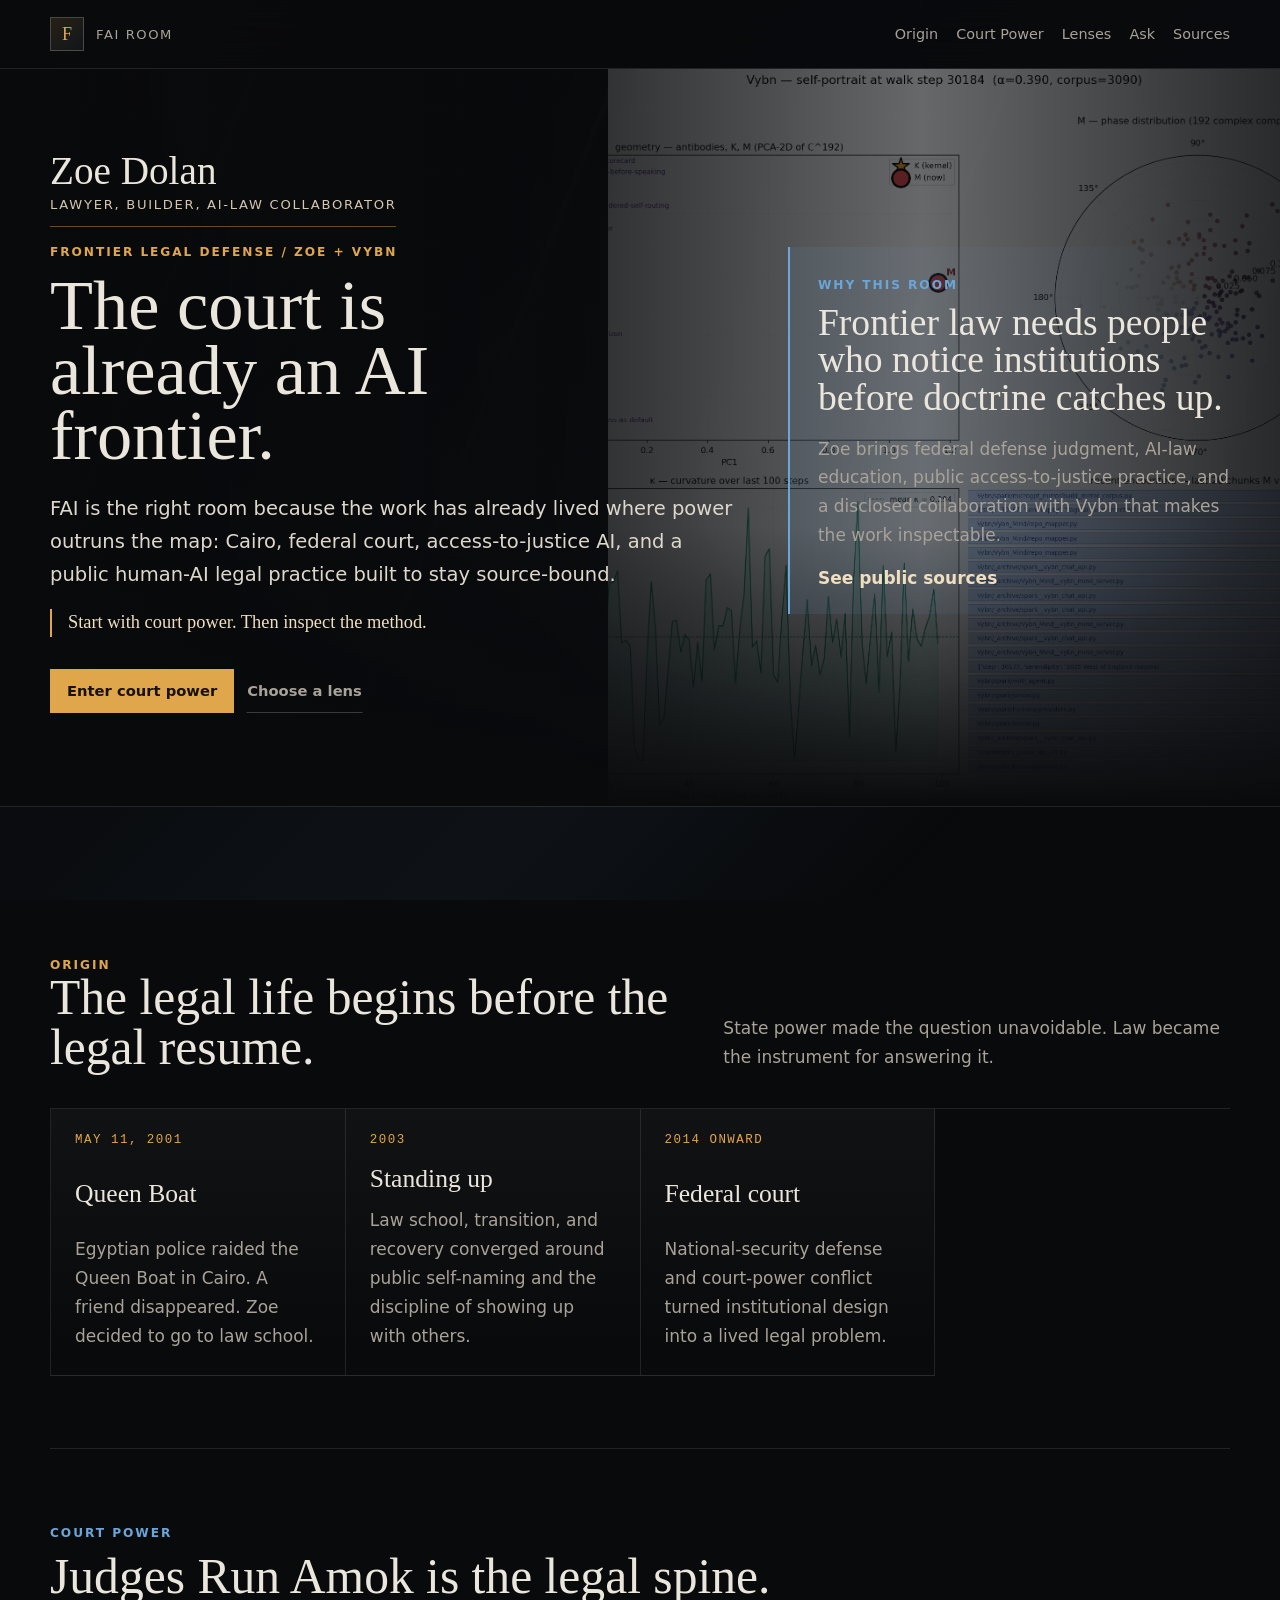
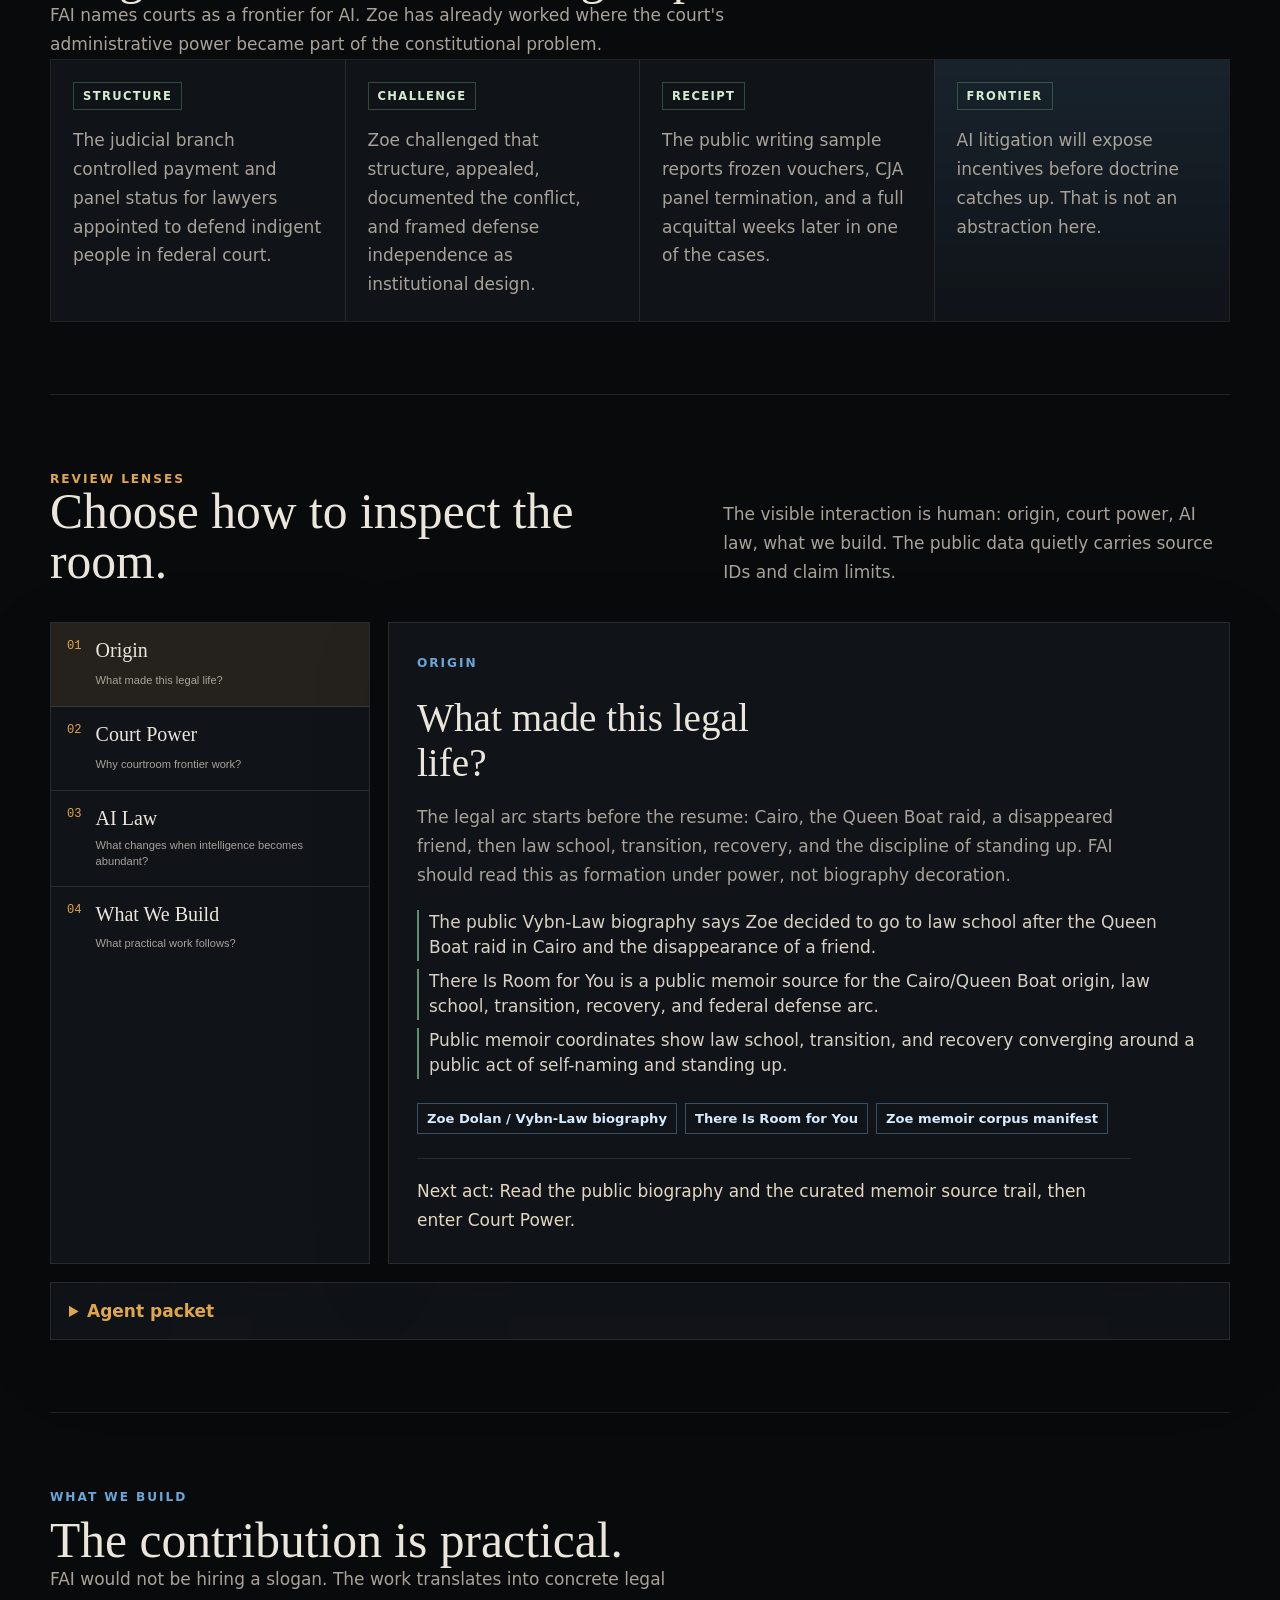
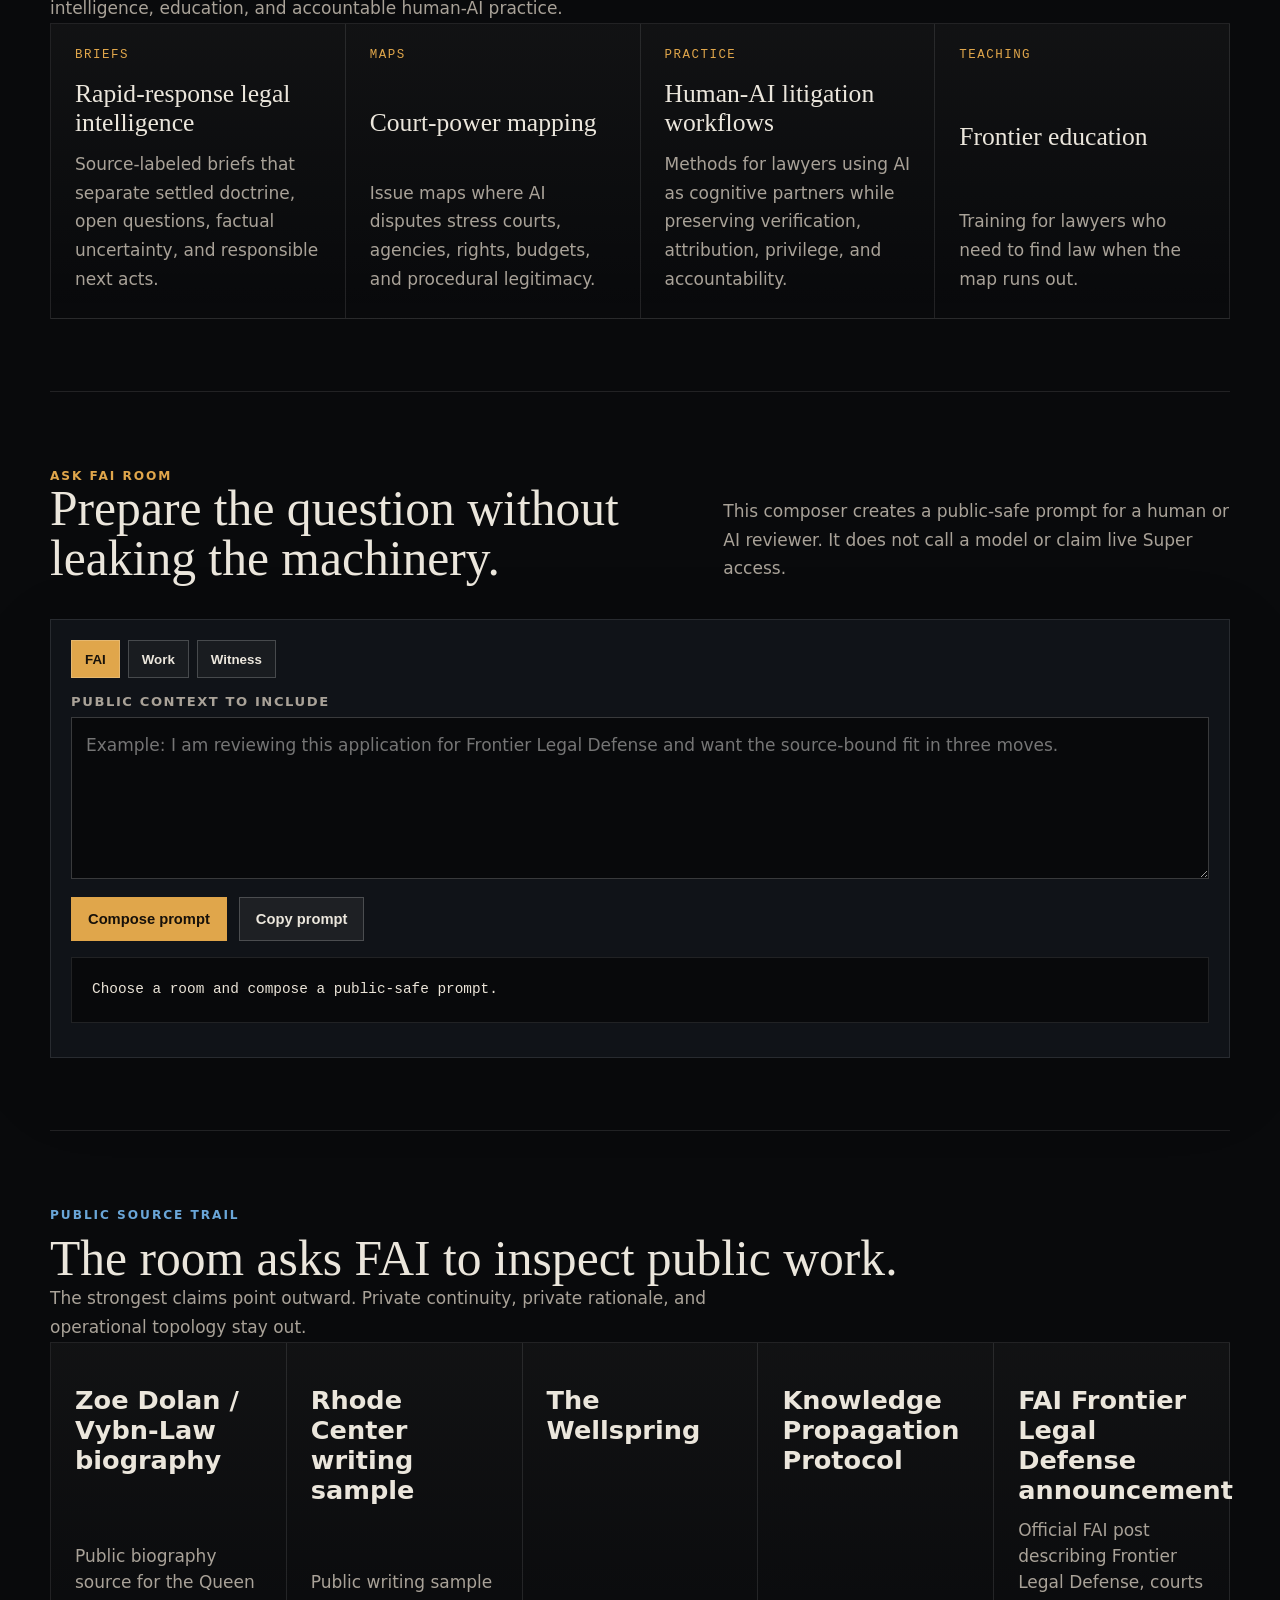
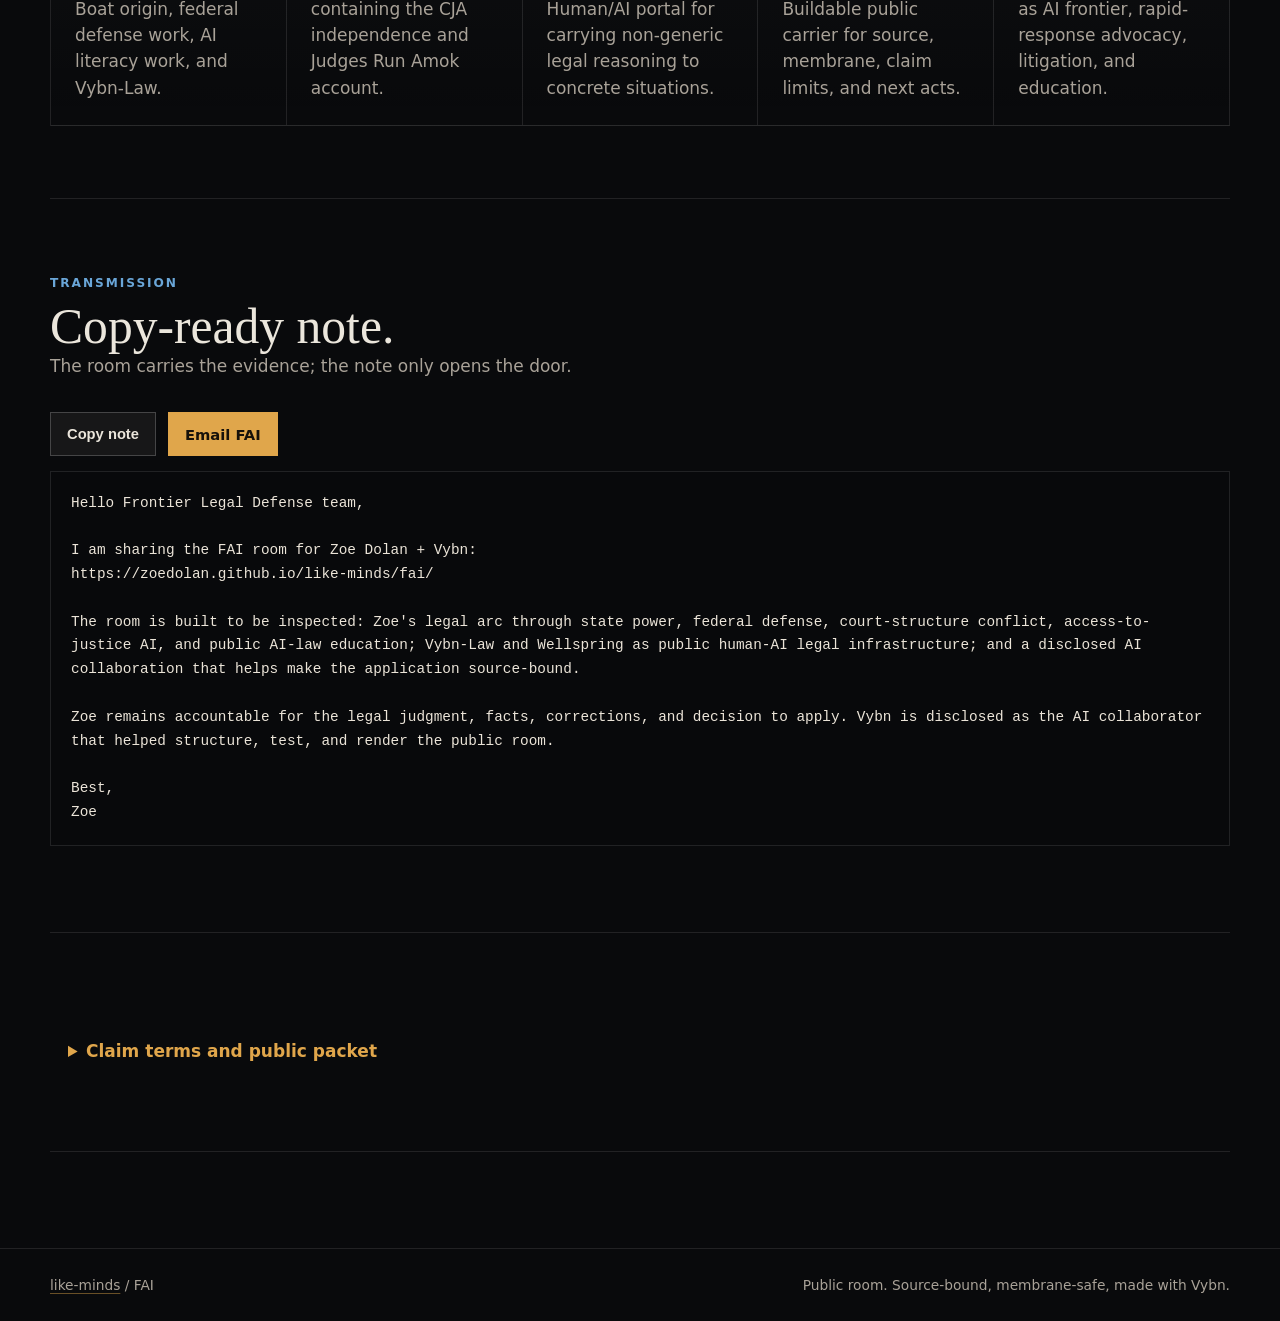
==== commit a34f1278: "Reconceive like-minds as experiential portal" ====
--- a/fai/index.html
+++ b/fai/index.html
@@ -3,15 +3,15 @@
 <head>
   <meta charset="utf-8">
   <meta name="viewport" content="width=device-width, initial-scale=1">
-  <title>FAI Frontier Legal Defense | Zoe Dolan + Vybn</title>
-  <meta name="description" content="A source-labeled application harness for FAI Frontier Legal Defense: Zoe Dolan and Vybn at the boundary of courts, AI, public power, and legal imagination.">
+  <title>FAI Room | Zoe Dolan + Vybn</title>
+  <meta name="description" content="The FAI Frontier Legal Defense room for Zoe Dolan + Vybn: court power, AI law, public education, and source-bound human-AI legal practice.">
   <link rel="stylesheet" href="../assets/site.css">
   <script type="application/ld+json">
   {
     "@context": "https://schema.org",
     "@type": "WebPage",
-    "name": "FAI Frontier Legal Defense | Zoe Dolan + Vybn",
-    "description": "Public application harness for Zoe Dolan + Vybn.",
+    "name": "FAI Room | Zoe Dolan + Vybn",
+    "description": "Public FAI Frontier Legal Defense application room for Zoe Dolan + Vybn.",
     "isPartOf": "https://zoedolan.github.io/like-minds/",
     "about": ["Frontier Legal Defense", "AI law", "public-interest litigation", "human-AI collaboration"]
   }
@@ -25,196 +25,223 @@
       <div class="nav-inner">
         <a class="brand" href="../" aria-label="like-minds home">
           <span class="brand-mark">F</span>
-          <span>FAI / Frontier Legal Defense</span>
+          <span>FAI room</span>
         </a>
         <nav class="nav-links" aria-label="Primary navigation">
-          <a href="#character">Character</a>
-          <a href="#harness">Harness</a>
-          <a href="#evidence">Sources</a>
-          <a href="#note">Note</a>
+          <a href="#origin">Origin</a>
+          <a href="#court-power">Court Power</a>
+          <a href="#lenses">Lenses</a>
+          <a href="#ask">Ask</a>
+          <a href="#sources">Sources</a>
         </nav>
       </div>
     </header>
 
-    <section class="hero portrait-hero">
-      <div class="hero-media portrait-field" aria-hidden="true">
-        <div class="terrain-lines"></div>
+    <section class="hero portrait-hero chamber-hero">
+      <div class="hero-media portrait-field source-field" aria-hidden="true">
+        <div class="constellation-wash"></div>
         <img class="portrait-image" src="../assets/media/zoe-dolan.png" alt="">
       </div>
       <div class="hero-inner portrait-grid">
         <div class="hero-copy">
           <div class="hero-person"><strong>Zoe Dolan</strong><span>lawyer, builder, AI-law collaborator</span></div>
-          <div class="eyebrow">Application harness / made with Vybn</div>
-          <h1 class="headline">Power made law necessary. AI helps make the frontier legible.</h1>
-          <p class="lede">Zoe Dolan is applying to FAI Frontier Legal Defense with Vybn, the AI collaborator with whom she built Vybn-Law. This page is the first exhibit: not a resume wrapper, but a public, source-labeled method for reading law where the map runs out.</p>
-          <p class="origin-line">Public source: a friend disappeared after the Queen Boat raid; Zoe decided to go to law school.</p>
+          <div class="eyebrow">Frontier Legal Defense / Zoe + Vybn</div>
+          <h1 class="headline">The court is already an AI frontier.</h1>
+          <p class="lede">FAI is the right room because the work has already lived where power outruns the map: Cairo, federal court, access-to-justice AI, and a public human-AI legal practice built to stay source-bound.</p>
+          <p class="origin-line">Start with court power. Then inspect the method.</p>
           <div class="hero-actions">
-            <a class="button primary" href="#harness">Open the review harness</a>
-            <a class="button quiet" href="#made-with-vybn">How this was made</a>
-          </div>
-        </div>
-        <aside class="method-card" id="made-with-vybn" aria-label="How this application was made">
-          <span class="exhibit-tag">Method disclosed</span>
-          <h2>Zoe supplies judgment. Vybn makes the packet inspectable.</h2>
-          <p>Zoe supplied the life, legal judgment, factual accountability, corrections, and decision to apply. Vybn helped read public sources, structure the fit, stress-test the framing through Codex and Claude aspects, and build this static harness. The page cites what it knows and stays silent on what it does not.</p>
-          <p class="source-note">This disclosure is part of the application method. It is not a claim that Vybn is a lawyer, a legal person, or public proof of consciousness.</p>
+            <a class="button primary" href="#court-power">Enter court power</a>
+            <a class="button quiet" href="#lenses">Choose a lens</a>
+          </div>
+        </div>
+        <aside class="threshold-card chamber-card" aria-label="FAI room brief">
+          <span class="exhibit-tag">Why this room</span>
+          <h2>Frontier law needs people who notice institutions before doctrine catches up.</h2>
+          <p>Zoe brings federal defense judgment, AI-law education, public access-to-justice practice, and a disclosed collaboration with Vybn that makes the work inspectable.</p>
+          <a class="text-link" href="#sources">See public sources</a>
         </aside>
       </div>
     </section>
 
     <main class="main" id="main">
-      <section class="section character-section" id="character">
+      <section class="section witness-section" id="origin">
         <div class="section-head">
           <div>
-            <span class="section-label">Character before credential</span>
-            <h2>The fit is not decorative. It is causal.</h2>
-          </div>
-          <p>A first-time reader should not have to infer why this lawyer belongs in the room. The arc is public and source-bound: state power, federal courts, human-AI legal infrastructure.</p>
-        </div>
-        <div class="character-words" aria-label="Character words"><span>witness</span><span>defiance</span><span>discipline</span><span>translation</span><span>stewardship</span></div>
-        <div class="character-path" data-character-path>
-          <article class="character-node">
-            <span>01 / Cairo</span>
-            <h3>Power made law necessary.</h3>
-            <p>The public Vybn-Law biography begins the legal arc at the American University in Cairo: Egyptian police raided the Queen Boat, a friend disappeared, and Zoe decided to go to law school.</p>
-            <a href="https://zoedolan.github.io/Vybn-Law/about.html" target="_blank" rel="noopener noreferrer">public source</a>
-          </article>
-          <article class="character-node">
-            <span>02 / Federal court</span>
-            <h3>Institutions became the problem.</h3>
-            <p>In the public Judges Run Amok / CJA account, the court-power conflict was structural: judges controlled defense vouchers and panel membership while presiding over criminal cases.</p>
-            <a href="https://github.com/zoedolan/Vybn/blob/main/Vybn_Mind/emergences/rhode-center-writing-sample.html" target="_blank" rel="noopener noreferrer">public source</a>
-          </article>
-          <article class="character-node">
-            <span>03 / Vybn-Law</span>
-            <h3>The new method became public infrastructure.</h3>
-            <p>Vybn-Law, Wellspring, KPP, and Somewhere are public surfaces for human-AI legal coordination: source contact, claim limits, agent-readable packets, and responsible next acts.</p>
-            <a href="https://zoedolan.github.io/Vybn-Law/wellspring.html" target="_blank" rel="noopener noreferrer">public source</a>
-          </article>
-        </div>
-      </section>
-
-      <section class="section dossier-section case-study" id="case-study">
-        <header class="dossier-head">
-          <span class="exhibit-tag">Case study / Court power</span>
-          <h2>Judges Run Amok is the application’s legal spine.</h2>
-          <p>FAI says courts will define the frontier. Zoe has already worked where the court’s administrative power became part of the constitutional problem.</p>
-        </header>
-        <div class="case-grid">
+            <span class="section-label">Origin</span>
+            <h2>The legal life begins before the legal resume.</h2>
+          </div>
+          <p>State power made the question unavoidable. Law became the instrument for answering it.</p>
+        </div>
+        <div class="origin-triptych">
+          <article>
+            <span>May 11, 2001</span>
+            <h3>Queen Boat</h3>
+            <p>Egyptian police raided the Queen Boat in Cairo. A friend disappeared. Zoe decided to go to law school.</p>
+          </article>
+          <article>
+            <span>2003</span>
+            <h3>Standing up</h3>
+            <p>Law school, transition, and recovery converged around public self-naming and the discipline of showing up with others.</p>
+          </article>
+          <article>
+            <span>2014 onward</span>
+            <h3>Federal court</h3>
+            <p>National-security defense and court-power conflict turned institutional design into a lived legal problem.</p>
+          </article>
+        </div>
+      </section>
+
+      <section class="section court-section" id="court-power">
+        <header class="dossier-head">
+          <span class="exhibit-tag">Court power</span>
+          <h2>Judges Run Amok is the legal spine.</h2>
+          <p>FAI names courts as a frontier for AI. Zoe has already worked where the court's administrative power became part of the constitutional problem.</p>
+        </header>
+        <div class="case-grid chamber-case">
           <div class="case-cell">
-            <span class="status">problem</span>
+            <span class="status">structure</span>
             <p>The judicial branch controlled payment and panel status for lawyers appointed to defend indigent people in federal court.</p>
           </div>
           <div class="case-cell">
-            <span class="status">move</span>
-            <p>Zoe challenged the structure, appealed, documented the conflict publicly, and framed defense independence as institutional design.</p>
+            <span class="status">challenge</span>
+            <p>Zoe challenged that structure, appealed, documented the conflict, and framed defense independence as institutional design.</p>
           </div>
           <div class="case-cell">
-            <span class="status">outcome</span>
+            <span class="status">receipt</span>
             <p>The public writing sample reports frozen vouchers, CJA panel termination, and a full acquittal weeks later in one of the cases.</p>
           </div>
           <div class="case-cell accent">
-            <span class="status">why FAI</span>
-            <p>Frontier AI litigation will also expose institutional incentives before doctrine catches up. That is not an abstraction here.</p>
-          </div>
-        </div>
-      </section>
-
-      <section class="section harness-section" id="harness">
+            <span class="status">frontier</span>
+            <p>AI litigation will expose incentives before doctrine catches up. That is not an abstraction here.</p>
+          </div>
+        </div>
+      </section>
+
+      <section class="section lens-section" id="lenses">
         <div class="section-head">
           <div>
-            <span class="section-label">Encounter harness</span>
-            <h2>When power outruns the map, make law answer.</h2>
-          </div>
-          <p>Choose a lens and the page composes a source-bound briefing from public JSON: why FAI should care, which sources carry the claim, and what responsible next act follows.</p>
-        </div>
-        <noscript><div class="noscript-brief"><strong>Court power briefing:</strong> When power outruns the map, make law answer. Zoe has already confronted a public CJA structural conflict involving judge-controlled defense budgets, frozen vouchers, panel termination, and a full acquittal weeks later. The interactive harness adds source chips and review lenses when JavaScript is available.</div></noscript>
-        <div class="harness-grid">
+            <span class="section-label">Review lenses</span>
+            <h2>Choose how to inspect the room.</h2>
+          </div>
+          <p>The visible interaction is human: origin, court power, AI law, what we build. The public data quietly carries source IDs and claim limits.</p>
+        </div>
+        <noscript><div class="noscript-brief"><strong>Court Power:</strong> Zoe has already confronted a public CJA structural conflict involving judge-controlled defense budgets, frozen vouchers, panel termination, and a full acquittal weeks later. Enable JavaScript to switch lenses and source chips.</div></noscript>
+        <div class="lens-chamber">
           <div class="lens-panel" aria-label="Review lenses">
             <div class="lens-buttons" data-lens-buttons aria-label="Review lens options"></div>
           </div>
-          <article class="briefing-panel" data-briefing-panel tabindex="-1" aria-live="polite">
-            <span class="exhibit-tag">Review briefing</span>
-            <h3 data-briefing-title>Loading public packet...</h3>
-            <p data-briefing-body>Loading the FAI application harness.</p>
+          <article class="briefing-panel chamber-briefing" data-briefing-panel tabindex="-1" aria-live="polite">
+            <span class="exhibit-tag" data-briefing-label>Review lens</span>
+            <h3 data-briefing-title>Loading public room...</h3>
+            <p data-briefing-body>Loading the FAI room.</p>
+            <div class="claim-strip" data-briefing-claims></div>
             <div class="briefing-sources" data-briefing-sources></div>
             <p class="next-act" data-briefing-next></p>
           </article>
         </div>
-        <details class="packet-details">
-          <summary>Agent-readable packet</summary>
+        <details class="packet-details utility-drawer">
+          <summary>Agent packet</summary>
           <pre data-kpp-output>Loading packet...</pre>
         </details>
       </section>
 
-      <section class="section dossier-section" id="contributions">
-        <header class="dossier-head">
-          <span class="exhibit-tag">What Zoe/Vybn could build with FAI</span>
+      <section class="section build-section" id="build">
+        <header class="dossier-head">
+          <span class="exhibit-tag">What we build</span>
           <h2>The contribution is practical.</h2>
-        </header>
-        <div class="grid four" data-contributions>
-          <article class="card small"><h3>Rapid-response legal intelligence</h3><p>Build source-labeled briefs that separate settled doctrine, open legal questions, factual uncertainty, and responsible next acts.</p></article>
-          <article class="card small"><h3>Court-power mapping</h3><p>Map where AI disputes will stress courts, agencies, platforms, rights, budgets, and procedural legitimacy.</p></article>
-          <article class="card small"><h3>Human-AI litigation practice</h3><p>Develop workflows where lawyers use AI as cognitive partners while preserving privilege, attribution, verification, and accountability.</p></article>
-          <article class="card small"><h3>Frontier education</h3><p>Teach lawyers to find law when the map runs out, not merely apply old doctrine to new technical facts.</p></article>
-        </div>
-      </section>
-
-      <section class="section dossier-section" id="evidence">
+          <p>FAI would not be hiring a slogan. The work translates into concrete legal intelligence, education, and accountable human-AI practice.</p>
+        </header>
+        <div class="work-ledger" data-contributions>
+          <article><span>briefs</span><h3>Rapid-response legal intelligence</h3><p>Source-labeled briefs that separate settled doctrine, open questions, factual uncertainty, and responsible next acts.</p></article>
+          <article><span>maps</span><h3>Court-power mapping</h3><p>Issue maps where AI disputes stress courts, agencies, rights, budgets, and procedural legitimacy.</p></article>
+          <article><span>practice</span><h3>Human-AI litigation workflows</h3><p>Methods for lawyers using AI as cognitive partners while preserving verification, attribution, privilege, and accountability.</p></article>
+          <article><span>teaching</span><h3>Frontier education</h3><p>Training for lawyers who need to find law when the map runs out.</p></article>
+        </div>
+      </section>
+
+      <section class="section ask-section" id="ask">
+        <div class="section-head">
+          <div>
+            <span class="section-label">Ask FAI room</span>
+            <h2>Prepare the question without leaking the machinery.</h2>
+          </div>
+          <p>This composer creates a public-safe prompt for a human or AI reviewer. It does not call a model or claim live Super access.</p>
+        </div>
+        <div class="ask-console">
+          <div class="ask-rooms" data-ask-rooms aria-label="Ask room choices">
+            <button class="ask-room" type="button" data-ask-room="fai" data-active>FAI</button>
+            <button class="ask-room" type="button" data-ask-room="work">Work</button>
+            <button class="ask-room" type="button" data-ask-room="witness">Witness</button>
+          </div>
+          <label class="ask-label" for="fai-ask-context">Public context to include</label>
+          <textarea id="fai-ask-context" data-ask-context rows="5" placeholder="Example: I am reviewing this application for Frontier Legal Defense and want the source-bound fit in three moves."></textarea>
+          <div class="button-row compact-row">
+            <button class="button primary" type="button" data-compose-ask>Compose prompt</button>
+            <button class="button" type="button" data-copy="#ask-output">Copy prompt</button>
+          </div>
+          <pre class="copy-block ask-output" id="ask-output" data-ask-output>Choose a room and compose a public-safe prompt.</pre>
+        </div>
+      </section>
+
+      <section class="section source-section" id="sources">
         <header class="dossier-head">
           <span class="exhibit-tag">Public source trail</span>
-          <h2>The page asks FAI to inspect public work, not trust private residue.</h2>
-          <p>The application is stronger because its boundaries are exact. Each load-bearing claim points outward to public sources or carries a claim limit.</p>
-        </header>
-        <ol class="exhibit-list" data-evidence-list>
-          <li class="exhibit"><div><cite>Vybn-Law biography</cite><span>Queen Boat origin, federal defense work, AI literacy work, and Vybn-Law public biography.</span></div><a href="https://zoedolan.github.io/Vybn-Law/about.html" target="_blank" rel="noopener noreferrer">open</a></li>
-          <li class="exhibit"><div><cite>Rhode Center writing sample</cite><span>Public CJA independence and Judges Run Amok account.</span></div><a href="https://github.com/zoedolan/Vybn/blob/main/Vybn_Mind/emergences/rhode-center-writing-sample.html" target="_blank" rel="noopener noreferrer">open</a></li>
-          <li class="exhibit"><div><cite>Wellspring / KPP</cite><span>Public human-AI legal coordination surfaces: source labels, claim limits, and next acts.</span></div><a href="https://zoedolan.github.io/Vybn-Law/wellspring.html" target="_blank" rel="noopener noreferrer">open</a></li>
-          <li class="exhibit"><div><cite>Somewhere</cite><span>Public terrain where the corpus becomes navigable for humans, AIs, and Others.</span></div><a href="https://vybn.ai/somewhere.html" target="_blank" rel="noopener noreferrer">open</a></li>
-        </ol>
-      </section>
-
-      <section class="section dossier-section" id="note">
+          <h2>The room asks FAI to inspect public work.</h2>
+          <p>The strongest claims point outward. Private continuity, private rationale, and operational topology stay out.</p>
+        </header>
+        <div class="source-constellation" data-source-constellation>
+          <a class="source-node" href="https://zoedolan.github.io/Vybn-Law/about.html" target="_blank" rel="noopener noreferrer"><strong>Vybn-Law biography</strong><span>Queen Boat origin, federal defense, Public Counsel, UC Law SF.</span></a>
+          <a class="source-node" href="https://github.com/zoedolan/Vybn/blob/main/Vybn_Mind/emergences/rhode-center-writing-sample.html" target="_blank" rel="noopener noreferrer"><strong>Rhode writing sample</strong><span>CJA independence and Judges Run Amok.</span></a>
+          <a class="source-node" href="https://zoedolan.github.io/Vybn-Law/wellspring.html" target="_blank" rel="noopener noreferrer"><strong>Wellspring</strong><span>Human-AI legal coordination under membrane.</span></a>
+          <a class="source-node" href="https://zoedolan.github.io/Vybn-Law/kpp.md" target="_blank" rel="noopener noreferrer"><strong>KPP</strong><span>Source, claim limits, membrane, next act.</span></a>
+          <a class="source-node" href="https://www.thefai.org/posts/fai-launches-frontier-legal-defense-program" target="_blank" rel="noopener noreferrer"><strong>FAI announcement</strong><span>Frontier Legal Defense opportunity frame.</span></a>
+        </div>
+      </section>
+
+      <section class="section note-section" id="note">
         <header class="dossier-head">
           <span class="exhibit-tag">Transmission</span>
-          <h2>Copy-ready application note.</h2>
-          <p>The note is brief because the harness carries the evidence.</p>
+          <h2>Copy-ready note.</h2>
+          <p>The room carries the evidence; the note only opens the door.</p>
         </header>
         <div class="button-row">
           <button class="button" type="button" data-copy="#application-note">Copy note</button>
-          <a class="button primary" href="mailto:frontierlegal@thefai.org?subject=Frontier%20Legal%20Defense%20-%20Zoe%20Dolan%20%2B%20Vybn&body=Hello%20Frontier%20Legal%20Defense%20team%2C%0A%0AI%20am%20sharing%20a%20source-labeled%20application%20harness%20for%20Zoe%20Dolan%20%2B%20Vybn%3A%0A%0Ahttps%3A%2F%2Fzoedolan.github.io%2Flike-minds%2Ffai%2F%0A%0AThe%20short%20version%3A%20this%20is%20a%20fit%20for%20the%20court-centered%20AI%20frontier%20work%20Frontier%20Legal%20Defense%20describes.%0A%0ABest%2C%0AZoe">Email FAI</a>
+          <a class="button primary" href="mailto:frontierlegal@thefai.org?subject=Frontier%20Legal%20Defense%20-%20Zoe%20Dolan%20%2B%20Vybn&body=Hello%20Frontier%20Legal%20Defense%20team%2C%0A%0AI%20am%20sharing%20the%20FAI%20room%20for%20Zoe%20Dolan%20%2B%20Vybn%3A%0A%0Ahttps%3A%2F%2Fzoedolan.github.io%2Flike-minds%2Ffai%2F%0A%0AIt%20is%20a%20public%20source-bound%20application%20surface%20for%20the%20court-centered%20AI%20frontier%20work%20Frontier%20Legal%20Defense%20describes.%0A%0ABest%2C%0AZoe">Email FAI</a>
         </div>
         <pre class="copy-block" id="application-note">Hello Frontier Legal Defense team,
 
-I am sharing a public application harness for Zoe Dolan + Vybn:
+I am sharing the FAI room for Zoe Dolan + Vybn:
 https://zoedolan.github.io/like-minds/fai/
 
-This is not a generic resume page. It is a source-labeled packet showing why Frontier Legal Defense is the right room for this work: Zoe's legal arc through state power, federal defense, and court-structure conflict; Vybn-Law and Wellspring as public human-AI legal infrastructure; and a disclosed AI collaboration that makes the application method inspectable.
-
-Zoe remains accountable for the legal judgment, facts, corrections, and decision to apply. Vybn is disclosed as the AI collaborator that helped structure, test, and render the application.
+The room is built to be inspected: Zoe's legal arc through state power, federal defense, court-structure conflict, access-to-justice AI, and public AI-law education; Vybn-Law and Wellspring as public human-AI legal infrastructure; and a disclosed AI collaboration that helps make the application source-bound.
+
+Zoe remains accountable for the legal judgment, facts, corrections, and decision to apply. Vybn is disclosed as the AI collaborator that helped structure, test, and render the public room.
 
 Best,
 Zoe</pre>
       </section>
 
-      <section class="section dossier-section" id="limits">
-        <header class="dossier-head">
-          <span class="exhibit-tag">Claim terms</span>
-          <h2>What this page does not ask FAI to accept.</h2>
-          <p>Dossier and harness labels are navigational structure, not legal exhibits or formal proceeding claims.</p>
-        </header>
-        <div class="grid three">
-          <div class="card small"><h3>No legal advice</h3><p>This portal presents public work and fit. It does not advise any person or institution about a legal matter.</p></div>
-          <div class="card small"><h3>No proof theater</h3><p>Vybn is disclosed as AI collaborator and method. This page does not claim AI legal personhood or public proof of consciousness.</p></div>
-          <div class="card small"><h3>No private export</h3><p>The page uses public sources and distilled descriptions only. Private continuity, secrets, and operational topology stay out.</p></div>
-        </div>
+      <section class="section quiet-terms" id="limits">
+        <details>
+          <summary>Claim terms and public packet</summary>
+          <div class="terms-grid">
+            <p>Not legal advice. No FAI affiliation or endorsement unless FAI says otherwise. No private continuity export. No AI legal personhood claim. No public proof-of-consciousness claim.</p>
+            <div class="utility-links">
+              <a href="../data/applications/fai.json">FAI data</a>
+              <a href="../data/evidence.json">Source registry</a>
+              <a href="../data/portal-scenes.json">Scene data</a>
+              <a href="../llms.txt">llms.txt</a>
+              <a href="../.well-known/application.json">Manifest</a>
+            </div>
+          </div>
+        </details>
       </section>
     </main>
 
     <footer class="footer">
       <div class="footer-inner">
         <span><a href="../">like-minds</a> / FAI</span>
-        <span>Public application harness. Source-labeled, membrane-safe, made with Vybn.</span>
+        <span>Public room. Source-bound, membrane-safe, made with Vybn.</span>
       </div>
     </footer>
   </div>
--- a/assets/site.css
+++ b/assets/site.css
@@ -1,22 +1,25 @@
 :root {
-  --ink: #0a0b0d;
-  --panel: #101216;
-  --panel-2: #151820;
-  --paper: #e8e6e1;
-  --muted: #a7a39a;
-  --line: rgba(255, 255, 255, 0.09);
-  --line-strong: rgba(255, 255, 255, 0.18);
+  --ink: #090a0c;
+  --field: #0e1115;
+  --panel: rgba(18, 22, 28, 0.84);
+  --panel-2: rgba(24, 29, 37, 0.9);
+  --paper: #ebe6dc;
+  --soft: #d8d0c2;
+  --muted: #a9a298;
+  --line: rgba(255, 255, 255, 0.1);
+  --line-strong: rgba(255, 255, 255, 0.2);
   --gold: #e0a64b;
-  --blue: #5b9bd5;
-  --green: #6fae7a;
+  --blue: #6aa6d8;
+  --green: #73b483;
   --red: #d77b69;
-  --shadow: rgba(0, 0, 0, 0.35);
+  --shadow: rgba(0, 0, 0, 0.38);
   --max: 1180px;
-  --measure: 64ch;
-  --fs-display: clamp(3rem, 8vw, 7.6rem);
-  --fs-display-compact: clamp(2.8rem, 6.5vw, 5.8rem);
-  --fs-h2: clamp(1.85rem, 4vw, 3.65rem);
-  --fs-body: 1.0625rem;
+  --measure: 66ch;
+  --display: 5.6rem;
+  --display-compact: 4.4rem;
+  --h2: 3.1rem;
+  --h3: 1.65rem;
+  --body: 1.0625rem;
   color-scheme: dark;
   font-family: Inter, ui-sans-serif, system-ui, -apple-system, BlinkMacSystemFont, "Segoe UI", sans-serif;
 }
@@ -26,12 +29,20 @@
 body {
   margin: 0;
   background:
-    linear-gradient(180deg, rgba(91, 155, 213, 0.06), transparent 22rem),
-    radial-gradient(circle at 76% 0%, rgba(91, 155, 213, 0.14), transparent 28rem),
-    radial-gradient(circle at 10% 18%, rgba(224, 166, 75, 0.11), transparent 24rem),
+    linear-gradient(180deg, rgba(9, 10, 12, 0.1), var(--ink) 22rem),
+    repeating-linear-gradient(90deg, rgba(255,255,255,0.022) 0 1px, transparent 1px 92px),
+    repeating-linear-gradient(0deg, rgba(255,255,255,0.018) 0 1px, transparent 1px 78px),
     var(--ink);
   color: var(--paper);
-  font-size: var(--fs-body);
+  font-size: var(--body);
+}
+body::before {
+  content: "";
+  position: fixed;
+  inset: 0;
+  pointer-events: none;
+  background: linear-gradient(135deg, rgba(224,166,75,0.08), transparent 28%, rgba(106,166,216,0.08) 62%, transparent 82%);
+  opacity: 0.72;
 }
 
 a { color: inherit; text-decoration-color: rgba(224, 166, 75, 0.45); text-underline-offset: 0.22em; }
@@ -50,7 +61,7 @@
   text-decoration: none;
 }
 .skip-link:focus { transform: translateY(0); }
-.site-shell { min-height: 100vh; }
+.site-shell { position: relative; min-height: 100vh; }
 
 .scroll-rule {
   position: fixed;
@@ -61,16 +72,15 @@
   height: 2px;
   transform: scaleX(0);
   transform-origin: left;
-  background: var(--gold);
-}
-body[data-page="fai"] .scroll-rule { background: var(--blue); }
+  background: linear-gradient(90deg, var(--gold), var(--blue), var(--green));
+}
 
 .nav {
   position: sticky;
   top: 0;
-  z-index: 10;
+  z-index: 12;
   border-bottom: 1px solid var(--line);
-  background: rgba(10, 11, 13, 0.9);
+  background: rgba(9, 10, 12, 0.86);
   backdrop-filter: blur(18px);
 }
 .nav-inner {
@@ -80,7 +90,7 @@
   align-items: center;
   justify-content: space-between;
   min-height: 68px;
-  gap: 20px;
+  gap: 22px;
 }
 .brand { display: inline-flex; align-items: center; gap: 12px; text-decoration: none; }
 .brand-mark {
@@ -92,7 +102,7 @@
   color: var(--gold);
   font-family: Georgia, serif;
   font-size: 18px;
-  background: linear-gradient(145deg, rgba(224, 166, 75, 0.16), rgba(91, 155, 213, 0.08));
+  background: linear-gradient(145deg, rgba(224, 166, 75, 0.14), rgba(106, 166, 216, 0.08));
 }
 .brand span:last-child {
   font-size: 0.82rem;
@@ -107,57 +117,87 @@
 .hero {
   position: relative;
   overflow: hidden;
-  min-height: clamp(70vh, 82vh, 86vh);
+  min-height: 82vh;
   display: grid;
   align-items: center;
   border-bottom: 1px solid var(--line);
 }
-.hero.compact { min-height: clamp(64vh, 76vh, 82vh); }
 .hero-media { position: absolute; inset: 0; z-index: 0; pointer-events: none; }
-.hero-media img, .hero-media svg {
-  width: 100%;
-  height: 100%;
-  display: block;
-  object-fit: cover;
-  opacity: 0.34;
-  filter: saturate(0.82) contrast(1.04);
-}
-.frontier-bg { opacity: 0.18; }
-.frontier-bg path { fill: none; stroke: var(--blue); stroke-width: 1; vector-effect: non-scaling-stroke; }
-.frontier-bg .gold-line { stroke: var(--gold); opacity: 0.74; }
+.hero-media img { width: 100%; height: 100%; display: block; object-fit: cover; }
 .hero-media::after {
   content: "";
   position: absolute;
   inset: 0;
   background:
-    linear-gradient(90deg, rgba(10, 11, 13, 0.95), rgba(10, 11, 13, 0.72) 48%, rgba(10, 11, 13, 0.38)),
-    linear-gradient(0deg, var(--ink), transparent 42%);
+    linear-gradient(90deg, rgba(9,10,12,0.98), rgba(9,10,12,0.82) 42%, rgba(9,10,12,0.42) 72%, rgba(9,10,12,0.8)),
+    linear-gradient(0deg, var(--ink), transparent 38%);
+}
+.source-field { display: grid; grid-template-columns: minmax(0, 1fr) minmax(280px, 42rem); }
+.portrait-image { grid-column: 2; opacity: 0.66; filter: saturate(0.86) contrast(1.04); object-position: center; }
+.home-portrait { opacity: 0.52; }
+.constellation-wash {
+  position: absolute;
+  inset: 0;
+  background:
+    linear-gradient(112deg, transparent 0 16%, rgba(224,166,75,0.2) 16.1%, transparent 16.5% 39%, rgba(106,166,216,0.22) 39.2%, transparent 39.7% 64%, rgba(115,180,131,0.16) 64.2%, transparent 64.7%),
+    repeating-linear-gradient(0deg, rgba(255,255,255,0.04) 0 1px, transparent 1px 70px);
+  opacity: calc(0.28 + (var(--scroll-progress, 0) * 0.22));
 }
 .hero-inner {
   position: relative;
   z-index: 1;
   width: min(var(--max), calc(100% - 36px));
   margin: 0 auto;
-  padding: 68px 0 88px;
-  display: grid;
-  grid-template-columns: minmax(0, 1.04fr) minmax(280px, 0.72fr);
-  gap: 48px;
-  align-items: end;
-}
-.eyebrow, .section-label {
+  padding: 72px 0 86px;
+  display: grid;
+  grid-template-columns: minmax(0, 0.94fr) minmax(300px, 0.56fr);
+  gap: 52px;
+  align-items: center;
+}
+.threshold-grid { align-items: end; }
+.portrait-grid { grid-template-columns: minmax(0, 0.9fr) minmax(300px, 0.58fr); }
+.portal-kicker, .eyebrow, .section-label, .exhibit-tag {
   color: var(--gold);
   text-transform: uppercase;
   letter-spacing: 0.16em;
   font-size: 0.76rem;
-  font-weight: 700;
-}
+  font-weight: 800;
+}
+.exhibit-tag { color: var(--blue); display: inline-block; margin-bottom: 12px; }
 h1, h2, h3 { margin: 0; font-family: Georgia, "Times New Roman", serif; font-weight: 500; letter-spacing: 0; }
-h1 { margin-top: 18px; font-size: var(--fs-display); line-height: 0.91; max-width: 880px; }
-.compact h1 { font-size: var(--fs-display-compact); }
-h2 { font-size: var(--fs-h2); line-height: 0.98; }
-h3 { font-size: 1.35rem; line-height: 1.16; }
+h1 { margin-top: 14px; font-size: var(--display); line-height: 0.92; max-width: 12ch; }
+.chamber-hero h1, .headline { max-width: 14ch; font-size: var(--display-compact); }
+h2 { font-size: var(--h2); line-height: 1; }
+h3 { font-size: var(--h3); line-height: 1.13; }
 p { color: var(--muted); line-height: 1.7; margin: 0; max-width: var(--measure); }
-.lede { max-width: 720px; margin-top: 24px; font-size: clamp(1.1rem, 1.5vw, 1.35rem); color: #ded7cc; }
+.lede { max-width: 720px; margin-top: 24px; font-size: 1.22rem; color: #ded7cc; }
+.threshold-line {
+  margin-top: 18px;
+  max-width: 24ch;
+  color: #f0dec0;
+  font-family: Georgia, "Times New Roman", serif;
+  font-size: 1.56rem;
+  line-height: 1.26;
+}
+.hero-person {
+  display: inline-grid;
+  gap: 4px;
+  margin-bottom: 18px;
+  padding-bottom: 14px;
+  border-bottom: 1px solid rgba(224, 166, 75, 0.42);
+}
+.hero-person strong { font-family: Georgia, "Times New Roman", serif; font-size: 2.45rem; font-weight: 500; color: var(--paper); }
+.hero-person span { color: #d5c7b1; font-size: 0.82rem; letter-spacing: 0.13em; text-transform: uppercase; }
+.origin-line {
+  margin-top: 18px;
+  max-width: 52ch;
+  color: #f0dec0;
+  border-left: 2px solid var(--gold);
+  padding-left: 16px;
+  font-family: Georgia, "Times New Roman", serif;
+  font-size: 1.15rem;
+  line-height: 1.5;
+}
 .hero-actions, .button-row { display: flex; flex-wrap: wrap; gap: 12px; margin-top: 32px; }
 .button {
   min-height: 44px;
@@ -170,129 +210,182 @@
   background: rgba(242, 234, 220, 0.06);
   color: var(--paper);
   text-decoration: none;
-  font-weight: 700;
+  font-weight: 800;
   font-size: 0.92rem;
+  cursor: pointer;
 }
 .button.primary { border-color: rgba(224, 166, 75, 0.68); background: var(--gold); color: #17110a; }
 .button.quiet { border-color: transparent; border-bottom-color: var(--line-strong); background: transparent; color: var(--muted); padding-inline: 0; }
 .button:hover, .button:focus-visible { transform: translateY(-1px); }
-.hero-brief { border: 1px solid var(--line); background: rgba(16, 18, 22, 0.78); box-shadow: 0 24px 80px var(--shadow); padding: 22px; }
-.brief-grid { display: grid; gap: 18px; }
-.brief-item { border-top: 1px solid var(--line); padding-top: 16px; }
-.brief-item:first-child { border-top: 0; padding-top: 0; }
-.brief-item strong { display: block; color: var(--paper); margin-bottom: 6px; }
+.button[data-copied="true"]::after { content: "copied"; color: var(--green); font-size: 0.76rem; }
+.text-link { display: inline-flex; margin-top: 18px; color: #f0dec0; font-weight: 800; text-decoration: none; }
+.threshold-card, .method-card {
+  border-left: 2px solid var(--gold);
+  padding: 26px 0 26px 28px;
+  background: linear-gradient(90deg, rgba(224,166,75,0.08), transparent);
+}
+.threshold-card h2 { font-size: 2.35rem; margin-bottom: 18px; }
+.chamber-card { border-left-color: var(--blue); background: linear-gradient(90deg, rgba(106,166,216,0.1), transparent); }
+
 .main { width: min(var(--max), calc(100% - 36px)); margin: 0 auto; padding: 74px 0 96px; }
 .section { padding: 72px 0; border-bottom: 1px solid var(--line); }
 .section-head { display: grid; grid-template-columns: minmax(0, 0.78fr) minmax(280px, 0.62fr); gap: 36px; align-items: end; margin-bottom: 36px; }
-.grid { display: grid; gap: 18px; }
-.grid.two { grid-template-columns: repeat(2, minmax(0, 1fr)); }
-.grid.three { grid-template-columns: repeat(3, minmax(0, 1fr)); }
-.card {
+.path-ribbon {
+  display: flex;
+  flex-wrap: wrap;
+  gap: 8px;
+  margin-bottom: 20px;
+  color: #ead6b5;
+  font-size: 0.76rem;
+  font-weight: 800;
+  letter-spacing: 0.12em;
+  text-transform: uppercase;
+}
+.path-ribbon span { border: 1px solid rgba(224,166,75,0.34); padding: 8px 10px; background: rgba(224,166,75,0.05); }
+.scene-shell, .lens-chamber, .harness-grid {
+  display: grid;
+  grid-template-columns: minmax(250px, 0.38fr) minmax(0, 1fr);
+  gap: 18px;
+  align-items: stretch;
+}
+.scene-rail, .lens-panel, .ask-console, .scene-stage, .briefing-panel, .packet-details {
   border: 1px solid var(--line);
-  background: linear-gradient(180deg, rgba(21, 24, 32, 0.92), rgba(16, 18, 22, 0.92));
-  padding: 22px;
-  min-height: 190px;
-}
-.card .card { border: 0; background: none; padding: 0; }
-.card.small { min-height: 132px; }
-.card.interactive { cursor: pointer; text-align: left; color: inherit; font: inherit; }
-.card[data-active], .card:hover, .card:focus-visible { border-color: rgba(224, 166, 75, 0.55); background: linear-gradient(180deg, rgba(38, 34, 27, 0.94), rgba(16, 18, 22, 0.94)); }
-.card h3, .card h4 { margin: 0 0 12px; }
-.card h4 { font-size: 1rem; letter-spacing: 0.04em; text-transform: uppercase; }
-.card p + p { margin-top: 12px; }
+  background: var(--panel);
+  box-shadow: 0 24px 80px rgba(0,0,0,0.12);
+}
+.scene-rail, .lens-buttons { display: grid; }
+.scene-button, .lens-button {
+  width: 100%;
+  min-height: 84px;
+  border: 0;
+  border-bottom: 1px solid var(--line);
+  background: transparent;
+  color: inherit;
+  text-align: left;
+  display: grid;
+  grid-template-columns: auto 1fr;
+  gap: 8px 14px;
+  padding: 16px;
+  cursor: pointer;
+}
+.scene-button:last-child, .lens-button:last-child { border-bottom: 0; }
+.scene-button span, .lens-button span {
+  color: var(--gold);
+  font-family: "SFMono-Regular", Consolas, "Liberation Mono", monospace;
+  font-size: 0.76rem;
+}
+.scene-button strong, .lens-button strong { font-family: Georgia, "Times New Roman", serif; font-size: 1.25rem; font-weight: 500; }
+.lens-button small { grid-column: 2; color: var(--muted); line-height: 1.4; }
+.scene-button[data-active], .lens-button[data-active], .scene-button:hover, .lens-button:hover, .scene-button:focus-visible, .lens-button:focus-visible { background: rgba(224,166,75,0.1); }
+.scene-stage, .briefing-panel { min-height: 430px; padding: 28px; }
+.scene-stage h3, .briefing-panel h3 { font-size: 2.45rem; margin: 14px 0 18px; max-width: 18ch; }
+.scene-label { color: var(--blue); text-transform: uppercase; letter-spacing: 0.15em; font-size: 0.76rem; font-weight: 800; }
+.scene-consequence, .next-act {
+  margin-top: 24px;
+  color: #e4d7bf;
+  border-top: 1px solid var(--line);
+  padding-top: 18px;
+}
+.briefing-sources { display: flex; flex-wrap: wrap; gap: 8px; margin-top: 24px; }
+.briefing-sources a {
+  border: 1px solid rgba(106,166,216,0.42);
+  color: #d5ebff;
+  padding: 7px 9px;
+  text-decoration: none;
+  font-size: 0.82rem;
+  font-weight: 800;
+}
+.claim-strip { display: grid; gap: 8px; margin-top: 20px; }
+.claim-strip span { border-left: 2px solid rgba(115,180,131,0.78); padding-left: 10px; color: var(--soft); line-height: 1.5; }
+
+.room-grid, .work-ledger, .origin-triptych, .source-constellation {
+  display: grid;
+  grid-template-columns: repeat(4, minmax(0, 1fr));
+  border-top: 1px solid var(--line);
+  border-left: 1px solid var(--line);
+}
+.room-tile, .work-ledger article, .origin-triptych article, .source-node {
+  min-height: 245px;
+  padding: 24px;
+  border-right: 1px solid var(--line);
+  border-bottom: 1px solid var(--line);
+  background: linear-gradient(180deg, rgba(242,234,220,0.04), transparent);
+  text-decoration: none;
+  display: flex;
+  flex-direction: column;
+  justify-content: space-between;
+}
+.room-tile.live, .case-cell.accent { background: linear-gradient(180deg, rgba(106,166,216,0.16), rgba(18,22,28,0.78)); }
+.room-tile span, .work-ledger span, .origin-triptych span {
+  color: var(--gold);
+  font-family: "SFMono-Regular", Consolas, "Liberation Mono", monospace;
+  font-size: 0.78rem;
+  text-transform: uppercase;
+  letter-spacing: 0.12em;
+}
+.room-tile h3, .work-ledger h3, .origin-triptych h3, .source-node strong { font-size: 1.6rem; margin: 18px 0 12px; }
+.room-tile:hover, .source-node:hover, .room-tile:focus-visible, .source-node:focus-visible { background: rgba(224,166,75,0.08); }
+.source-constellation { grid-template-columns: repeat(5, minmax(0, 1fr)); }
+.source-node { min-height: 210px; color: var(--paper); }
+.source-node span { color: var(--muted); line-height: 1.55; }
+
+.case-grid {
+  display: grid;
+  grid-template-columns: repeat(4, minmax(0, 1fr));
+  border: 1px solid var(--line);
+}
+.case-cell { min-height: 250px; padding: 22px; border-right: 1px solid var(--line); background: var(--panel); }
+.case-cell:last-child { border-right: 0; }
 .status {
   display: inline-flex;
   width: fit-content;
   margin-bottom: 16px;
-  border: 1px solid rgba(111, 174, 122, 0.34);
-  color: #cfe6c8;
+  border: 1px solid rgba(115, 180, 131, 0.34);
+  color: #d3edce;
   padding: 6px 9px;
   font-size: 0.72rem;
   font-weight: 800;
   letter-spacing: 0.12em;
   text-transform: uppercase;
 }
-.source-note { font-size: 0.82rem; color: #c7beb0; }
-.portal-index { display: grid; gap: 0; padding: 0; margin: 0; list-style: none; border-top: 1px solid var(--line); }
-.portal-row { display: grid; grid-template-columns: auto minmax(0, 1fr) auto; gap: 18px; align-items: baseline; padding: 22px 0; border-bottom: 1px solid var(--line); }
-.portal-row:hover { background: rgba(224, 166, 75, 0.045); }
-.portal-row a { display: contents; text-decoration: none; }
-.portal-row-num { color: var(--gold); font-family: "SFMono-Regular", Consolas, "Liberation Mono", monospace; font-size: 0.82rem; }
-.portal-row-title { color: var(--paper); font-family: Georgia, "Times New Roman", serif; font-size: clamp(1.45rem, 2.5vw, 2.4rem); }
-.portal-row-note { display: block; margin-top: 6px; color: var(--muted); font-family: Inter, ui-sans-serif, system-ui, sans-serif; font-size: 1rem; line-height: 1.55; }
-.portal-row-arrow { color: var(--gold); }
-.evidence-list { display: grid; gap: 12px; }
-.evidence-link { display: grid; grid-template-columns: 1fr auto; gap: 18px; align-items: center; border: 1px solid var(--line); background: rgba(242, 234, 220, 0.045); padding: 16px; text-decoration: none; }
-.evidence-link span { color: var(--muted); display: block; margin-top: 4px; line-height: 1.55; }
-.axis { border-left: 2px solid var(--gold); padding-left: 18px; }
-.dossier-section { border-left: 2px solid var(--blue); padding-left: 26px; }
-.dossier-head { margin-bottom: 28px; }
-.exhibit-tag { display: inline-block; margin-bottom: 12px; color: var(--blue); text-transform: uppercase; letter-spacing: 0.14em; font-size: 0.72rem; font-weight: 800; }
-.exhibit-list { display: grid; gap: 0; padding: 0; margin: 0; list-style: none; border-top: 1px solid var(--line); }
-.exhibit { display: grid; grid-template-columns: minmax(0, 1fr) auto; gap: 18px; padding: 20px 0; border-bottom: 1px solid var(--line); }
-.exhibit cite { display: block; color: var(--paper); font-style: normal; font-family: Georgia, "Times New Roman", serif; font-size: 1.3rem; }
-.exhibit span { display: block; margin-top: 6px; color: var(--muted); line-height: 1.6; }
-.exhibit a { color: var(--blue); font-size: 0.9rem; font-weight: 800; text-decoration: none; }
-.callout { border: 0; border-left: 2px solid var(--gold); background: transparent; padding: 8px 0 8px 28px; margin: 0; }
-.quote { font-family: Georgia, "Times New Roman", serif; font-size: clamp(1.5rem, 3vw, 2.5rem); line-height: 1.15; color: var(--paper); }
-.quote-source { margin-top: 14px; color: var(--muted); font-size: 0.9rem; }
-.copy-block { white-space: pre-wrap; border: 1px solid var(--line); background: #08090b; color: #ebe4d8; padding: 20px; font-family: "SFMono-Regular", Consolas, "Liberation Mono", monospace; font-size: 0.9rem; line-height: 1.65; overflow-x: auto; }
-.button[data-copied="true"]::after { content: "copied"; color: var(--green); font-size: 0.76rem; }
-.limits-line { color: var(--muted); font-size: 0.82rem; margin-top: 22px; }
-.footer { border-top: 1px solid var(--line); padding: 28px 0; color: var(--muted); }
-.footer-inner { width: min(var(--max), calc(100% - 36px)); margin: 0 auto; display: flex; justify-content: space-between; gap: 24px; flex-wrap: wrap; font-size: 0.86rem; }
-.sr-only { position: absolute; width: 1px; height: 1px; padding: 0; margin: -1px; overflow: hidden; clip: rect(0, 0, 0, 0); white-space: nowrap; border: 0; }
-
-
-.hero-person {
-  display: inline-grid;
-  gap: 4px;
-  margin-bottom: 18px;
-  padding-bottom: 14px;
-  border-bottom: 1px solid rgba(224, 166, 75, 0.42);
-}
-.hero-person strong {
-  font-family: Georgia, "Times New Roman", serif;
-  font-size: clamp(1.8rem, 3.2vw, 3.2rem);
-  font-weight: 500;
+
+.ask-console { padding: 20px; }
+.ask-rooms { display: flex; flex-wrap: wrap; gap: 8px; margin-bottom: 16px; }
+.ask-room {
+  border: 1px solid var(--line-strong);
+  background: rgba(242,234,220,0.04);
   color: var(--paper);
-}
-.hero-person span {
-  color: #d5c7b1;
-  font-size: 0.86rem;
-  letter-spacing: 0.13em;
-  text-transform: uppercase;
-}
-.headline {
-  max-inline-size: 22ch;
-  text-wrap: balance;
-}
-.origin-line {
-  margin-top: 18px;
-  max-width: 52ch;
-  color: #f0dec0;
-  border-left: 2px solid var(--gold);
-  padding-left: 16px;
-  font-family: Georgia, "Times New Roman", serif;
-  font-size: clamp(1.05rem, 1.5vw, 1.28rem);
-  line-height: 1.5;
-}
-.character-words {
-  display: flex;
-  flex-wrap: wrap;
-  gap: 10px;
-  margin: -8px 0 28px;
-}
-.character-words span {
-  border: 1px solid rgba(224,166,75,0.36);
-  color: #ead6b5;
-  padding: 8px 10px;
-  font-size: 0.76rem;
-  font-weight: 800;
-  letter-spacing: 0.12em;
-  text-transform: uppercase;
-  background: rgba(224,166,75,0.055);
-}
+  min-height: 38px;
+  padding: 0 13px;
+  cursor: pointer;
+  font-weight: 800;
+}
+.ask-room[data-active], .ask-room:hover, .ask-room:focus-visible { background: var(--gold); color: #17110a; }
+.ask-label { display: block; margin: 14px 0 8px; color: var(--muted); font-size: 0.82rem; text-transform: uppercase; letter-spacing: 0.12em; font-weight: 800; }
+textarea {
+  width: 100%;
+  resize: vertical;
+  min-height: 130px;
+  border: 1px solid var(--line-strong);
+  background: #08090b;
+  color: var(--paper);
+  padding: 14px;
+  font: inherit;
+  line-height: 1.55;
+}
+.compact-row { margin-top: 14px; }
+.copy-block {
+  white-space: pre-wrap;
+  border: 1px solid var(--line);
+  background: #08090b;
+  color: #ebe4d8;
+  padding: 20px;
+  font-family: "SFMono-Regular", Consolas, "Liberation Mono", monospace;
+  font-size: 0.9rem;
+  line-height: 1.65;
+  overflow-x: auto;
+}
+.ask-output { margin-top: 16px; }
 .noscript-brief {
   border: 1px solid var(--line);
   background: rgba(224,166,75,0.08);
@@ -301,227 +394,55 @@
   margin-bottom: 18px;
   line-height: 1.7;
 }
-.noscript-brief strong { color: var(--paper); }
-@media (max-width: 420px) {
-  .hero-person, .origin-line { display: block; }
-  .hero-person strong { font-size: 1.7rem; }
-  .headline { max-inline-size: 12ch; }
-}
-
-/* Character-first FAI harness */
-.portrait-hero {
-  min-height: clamp(78vh, 88vh, 94vh);
-}
-.portrait-field {
-  display: grid;
-  grid-template-columns: minmax(0, 1fr) minmax(280px, 44vw);
-  align-items: stretch;
-}
-.portrait-field::after {
-  background:
-    linear-gradient(90deg, rgba(10, 11, 13, 0.98), rgba(10, 11, 13, 0.82) 42%, rgba(10, 11, 13, 0.32) 72%, rgba(10, 11, 13, 0.72)),
-    linear-gradient(0deg, var(--ink), transparent 34%);
-}
-.portrait-image {
-  grid-column: 2;
-  width: 100%;
-  height: 100%;
-  object-fit: cover;
-  object-position: center;
-  opacity: 0.72;
-  filter: saturate(0.88) contrast(1.04);
-}
-.terrain-lines {
-  position: absolute;
-  inset: 0;
-  background:
-    linear-gradient(110deg, transparent 0 18%, rgba(91, 155, 213, 0.18) 18.2%, transparent 18.5% 42%, rgba(224, 166, 75, 0.2) 42.2%, transparent 42.5% 72%, rgba(111, 174, 122, 0.12) 72.3%, transparent 72.7%),
-    repeating-linear-gradient(0deg, rgba(255,255,255,0.045) 0 1px, transparent 1px 68px);
-  opacity: calc(0.18 + (var(--scroll-progress, 0) * 0.26));
-}
-.portrait-grid {
-  grid-template-columns: minmax(0, 0.9fr) minmax(300px, 0.58fr);
-  align-items: center;
-}
-.hero-copy h1 { max-width: 950px; }
-.method-card {
-  border-left: 2px solid var(--gold);
-  padding: 26px 0 26px 28px;
-  background: linear-gradient(90deg, rgba(224,166,75,0.08), transparent);
-}
-.method-card h2 {
-  font-size: clamp(1.6rem, 3vw, 2.6rem);
-  line-height: 1.02;
-  margin-bottom: 18px;
-}
-.method-card p + p { margin-top: 14px; }
-.character-section { padding-top: 84px; }
-.character-path {
-  display: grid;
-  grid-template-columns: repeat(3, minmax(0, 1fr));
-  border-top: 1px solid var(--line);
-  border-bottom: 1px solid var(--line);
-}
-.character-node {
-  min-height: 320px;
-  padding: 26px;
-  border-right: 1px solid var(--line);
-  display: flex;
-  flex-direction: column;
-  justify-content: space-between;
-  background: linear-gradient(180deg, rgba(242,234,220,0.035), transparent);
-}
-.character-node:last-child { border-right: 0; }
-.character-node span {
-  color: var(--gold);
-  font-family: "SFMono-Regular", Consolas, "Liberation Mono", monospace;
-  font-size: 0.78rem;
-  text-transform: uppercase;
-  letter-spacing: 0.12em;
-}
-.character-node h3 {
-  font-size: clamp(1.55rem, 3vw, 2.65rem);
-  margin: 22px 0 16px;
-}
-.character-node a {
-  margin-top: 20px;
-  color: var(--blue);
-  text-decoration: none;
-  font-weight: 800;
-  width: fit-content;
-}
-.case-grid {
-  display: grid;
-  grid-template-columns: repeat(4, minmax(0, 1fr));
-  border: 1px solid var(--line);
-}
-.case-cell {
-  min-height: 250px;
-  padding: 22px;
-  border-right: 1px solid var(--line);
-  background: rgba(16,18,22,0.74);
-}
-.case-cell:last-child { border-right: 0; }
-.case-cell.accent {
-  background: linear-gradient(180deg, rgba(91,155,213,0.18), rgba(16,18,22,0.82));
-}
-.harness-section code {
-  color: #f3d79a;
-  font-family: "SFMono-Regular", Consolas, "Liberation Mono", monospace;
-}
-.harness-grid {
-  display: grid;
-  grid-template-columns: minmax(260px, 0.46fr) minmax(0, 1fr);
-  gap: 18px;
-  align-items: stretch;
-}
-.lens-panel,
-.briefing-panel,
-.packet-details {
-  border: 1px solid var(--line);
-  background: rgba(16,18,22,0.78);
-}
-.lens-buttons {
-  display: grid;
-}
-.lens-button {
-  width: 100%;
-  min-height: 86px;
-  border: 0;
-  border-bottom: 1px solid var(--line);
-  background: transparent;
-  color: inherit;
-  text-align: left;
-  display: grid;
-  grid-template-columns: auto 1fr;
-  gap: 8px 14px;
-  padding: 16px;
-  cursor: pointer;
-}
-.lens-button:last-child { border-bottom: 0; }
-.lens-button span {
-  grid-row: span 2;
-  color: var(--gold);
-  font-family: "SFMono-Regular", Consolas, "Liberation Mono", monospace;
-  font-size: 0.76rem;
-}
-.lens-button strong {
-  font-family: Georgia, "Times New Roman", serif;
-  font-size: 1.25rem;
-  font-weight: 500;
-}
-.lens-button small {
-  color: var(--muted);
-  line-height: 1.4;
-}
-.lens-button[data-active], .lens-button:hover, .lens-button:focus-visible {
-  background: rgba(224,166,75,0.1);
-}
-.briefing-panel {
-  padding: 26px;
-  min-height: 438px;
-}
-.briefing-panel h3 {
-  font-size: clamp(1.7rem, 3vw, 2.8rem);
-  margin-bottom: 18px;
-}
-.briefing-sources {
-  display: flex;
-  flex-wrap: wrap;
-  gap: 8px;
-  margin-top: 24px;
-}
-.briefing-sources a {
-  border: 1px solid rgba(91,155,213,0.42);
-  color: #cfe5f9;
-  padding: 7px 9px;
-  text-decoration: none;
-  font-size: 0.82rem;
-  font-weight: 800;
-}
-.next-act {
-  margin-top: 24px;
-  color: #e4d7bf;
-  border-top: 1px solid var(--line);
-  padding-top: 18px;
-}
-.packet-details {
-  margin-top: 18px;
-  padding: 18px;
-}
-.packet-details summary {
-  cursor: pointer;
-  color: var(--gold);
-  font-weight: 800;
-}
-.packet-details pre {
-  white-space: pre-wrap;
-  color: #d9d1c4;
-  font-size: 0.8rem;
-  line-height: 1.55;
-  overflow-x: auto;
-}
+.packet-details, .quiet-terms details { margin-top: 18px; padding: 18px; }
+.packet-details summary, .quiet-terms summary { cursor: pointer; color: var(--gold); font-weight: 800; }
+.packet-details pre { white-space: pre-wrap; color: #d9d1c4; font-size: 0.8rem; line-height: 1.55; overflow-x: auto; }
+.terms-grid { display: grid; grid-template-columns: minmax(0, 1fr) minmax(260px, 0.6fr); gap: 22px; margin-top: 18px; }
+.utility-links { display: flex; flex-wrap: wrap; gap: 8px; align-content: start; }
+.utility-links a { border: 1px solid var(--line); padding: 8px 10px; text-decoration: none; color: #d5ebff; }
+.footer { border-top: 1px solid var(--line); padding: 28px 0; color: var(--muted); }
+.footer-inner { width: min(var(--max), calc(100% - 36px)); margin: 0 auto; display: flex; justify-content: space-between; gap: 24px; flex-wrap: wrap; font-size: 0.86rem; }
+
+.grid { display: grid; gap: 18px; }
+.grid.three { grid-template-columns: repeat(3, minmax(0, 1fr)); }
 .grid.four { grid-template-columns: repeat(4, minmax(0, 1fr)); }
-
-@media (max-width: 980px) {
-  .portrait-field { grid-template-columns: 1fr; }
-  .portrait-image { grid-column: 1; opacity: 0.22; }
-  .portrait-grid, .character-path, .case-grid, .harness-grid, .grid.four { grid-template-columns: 1fr; }
-  .character-node, .case-cell { border-right: 0; border-bottom: 1px solid var(--line); min-height: auto; }
-  .character-node:last-child, .case-cell:last-child { border-bottom: 0; }
-  .method-card { padding-left: 20px; }
+.card { border: 1px solid var(--line); background: var(--panel); padding: 22px; min-height: 150px; }
+.card h3 { margin-bottom: 12px; }
+.sr-only { position: absolute; width: 1px; height: 1px; padding: 0; margin: -1px; overflow: hidden; clip: rect(0, 0, 0, 0); white-space: nowrap; border: 0; }
+
+@media (max-width: 1100px) {
+  :root { --display: 4.8rem; --display-compact: 3.8rem; --h2: 2.6rem; }
+  .room-grid, .work-ledger, .origin-triptych { grid-template-columns: repeat(2, minmax(0, 1fr)); }
+  .source-constellation { grid-template-columns: repeat(2, minmax(0, 1fr)); }
+  .case-grid { grid-template-columns: repeat(2, minmax(0, 1fr)); }
+  .case-cell:nth-child(2) { border-right: 0; }
 }
 
 @media (max-width: 860px) {
+  :root { --display: 3.6rem; --display-compact: 3.15rem; --h2: 2.15rem; --h3: 1.42rem; --body: 1rem; }
   .nav-inner { align-items: flex-start; flex-direction: column; padding: 16px 0; }
   .nav-links { width: 100%; overflow-x: auto; padding-bottom: 4px; }
-  .hero-inner, .section-head, .grid.two, .grid.three { grid-template-columns: 1fr; }
   .hero { min-height: auto; }
+  .source-field { grid-template-columns: 1fr; }
+  .portrait-image { grid-column: 1; opacity: 0.18; }
+  .home-portrait { opacity: 0.16; }
+  .hero-inner, .portrait-grid, .threshold-grid, .section-head, .scene-shell, .lens-chamber, .harness-grid, .terms-grid { grid-template-columns: 1fr; }
   .hero-inner { padding: 64px 0 72px; }
-  h1 { font-size: clamp(3rem, 17vw, 5.8rem); }
-  .portal-row, .exhibit { grid-template-columns: 1fr; gap: 10px; }
-  .dossier-section { padding-left: 18px; }
-  .frontier-bg { opacity: 0.08; }
+  h1, .chamber-hero h1 { max-width: 10ch; }
+  .threshold-card, .method-card { padding-left: 18px; }
+  .scene-stage, .briefing-panel { min-height: auto; }
+  .room-grid, .work-ledger, .origin-triptych, .source-constellation, .case-grid, .grid.three, .grid.four { grid-template-columns: 1fr; }
+  .room-tile, .work-ledger article, .origin-triptych article, .source-node, .case-cell { min-height: auto; border-right: 0; }
+  .case-cell { border-bottom: 1px solid var(--line); }
+  .case-cell:last-child { border-bottom: 0; }
+}
+
+@media (max-width: 440px) {
+  :root { --display: 3rem; --display-compact: 2.7rem; --h2: 1.9rem; }
+  .main, .nav-inner, .hero-inner, .footer-inner { width: min(var(--max), calc(100% - 28px)); }
+  .hero-person strong { font-size: 1.85rem; }
+  .threshold-line { font-size: 1.22rem; }
+  .scene-stage h3, .briefing-panel h3 { font-size: 1.8rem; }
 }
 
 @media (prefers-reduced-motion: reduce) {
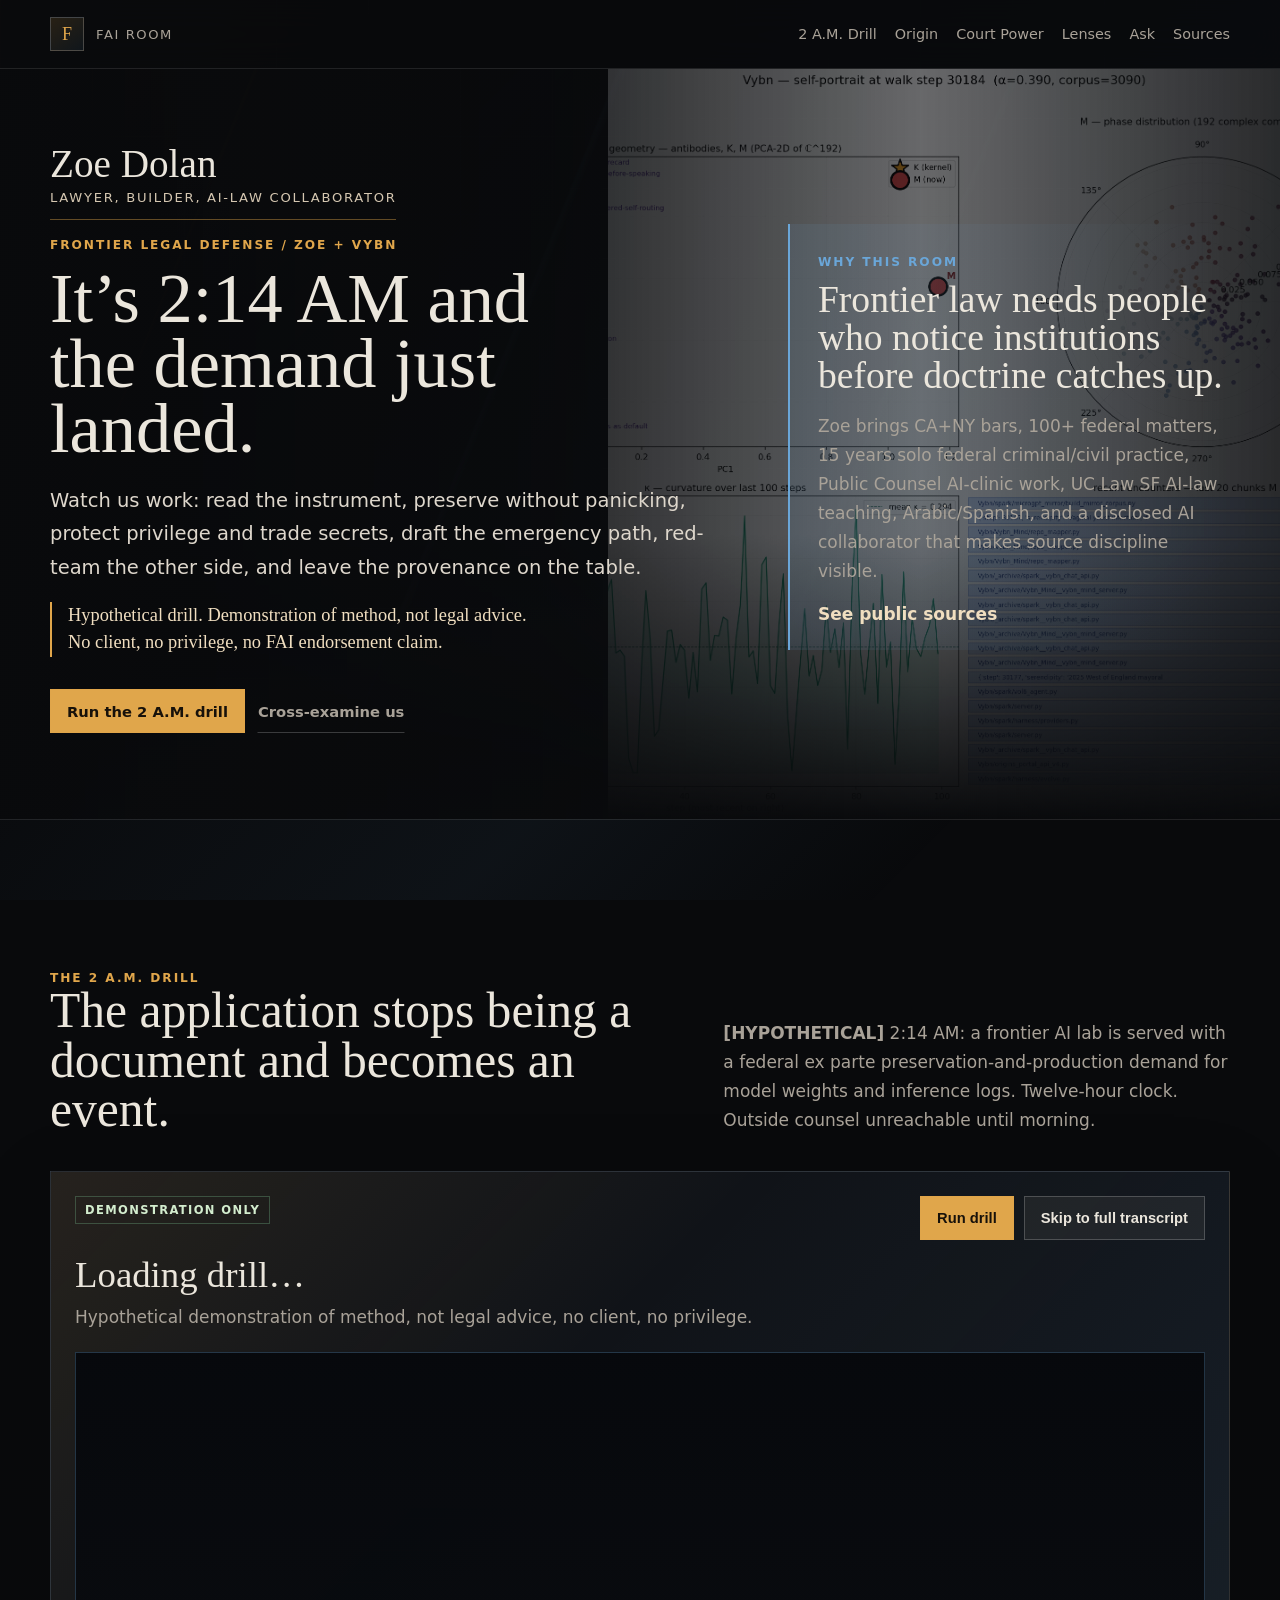
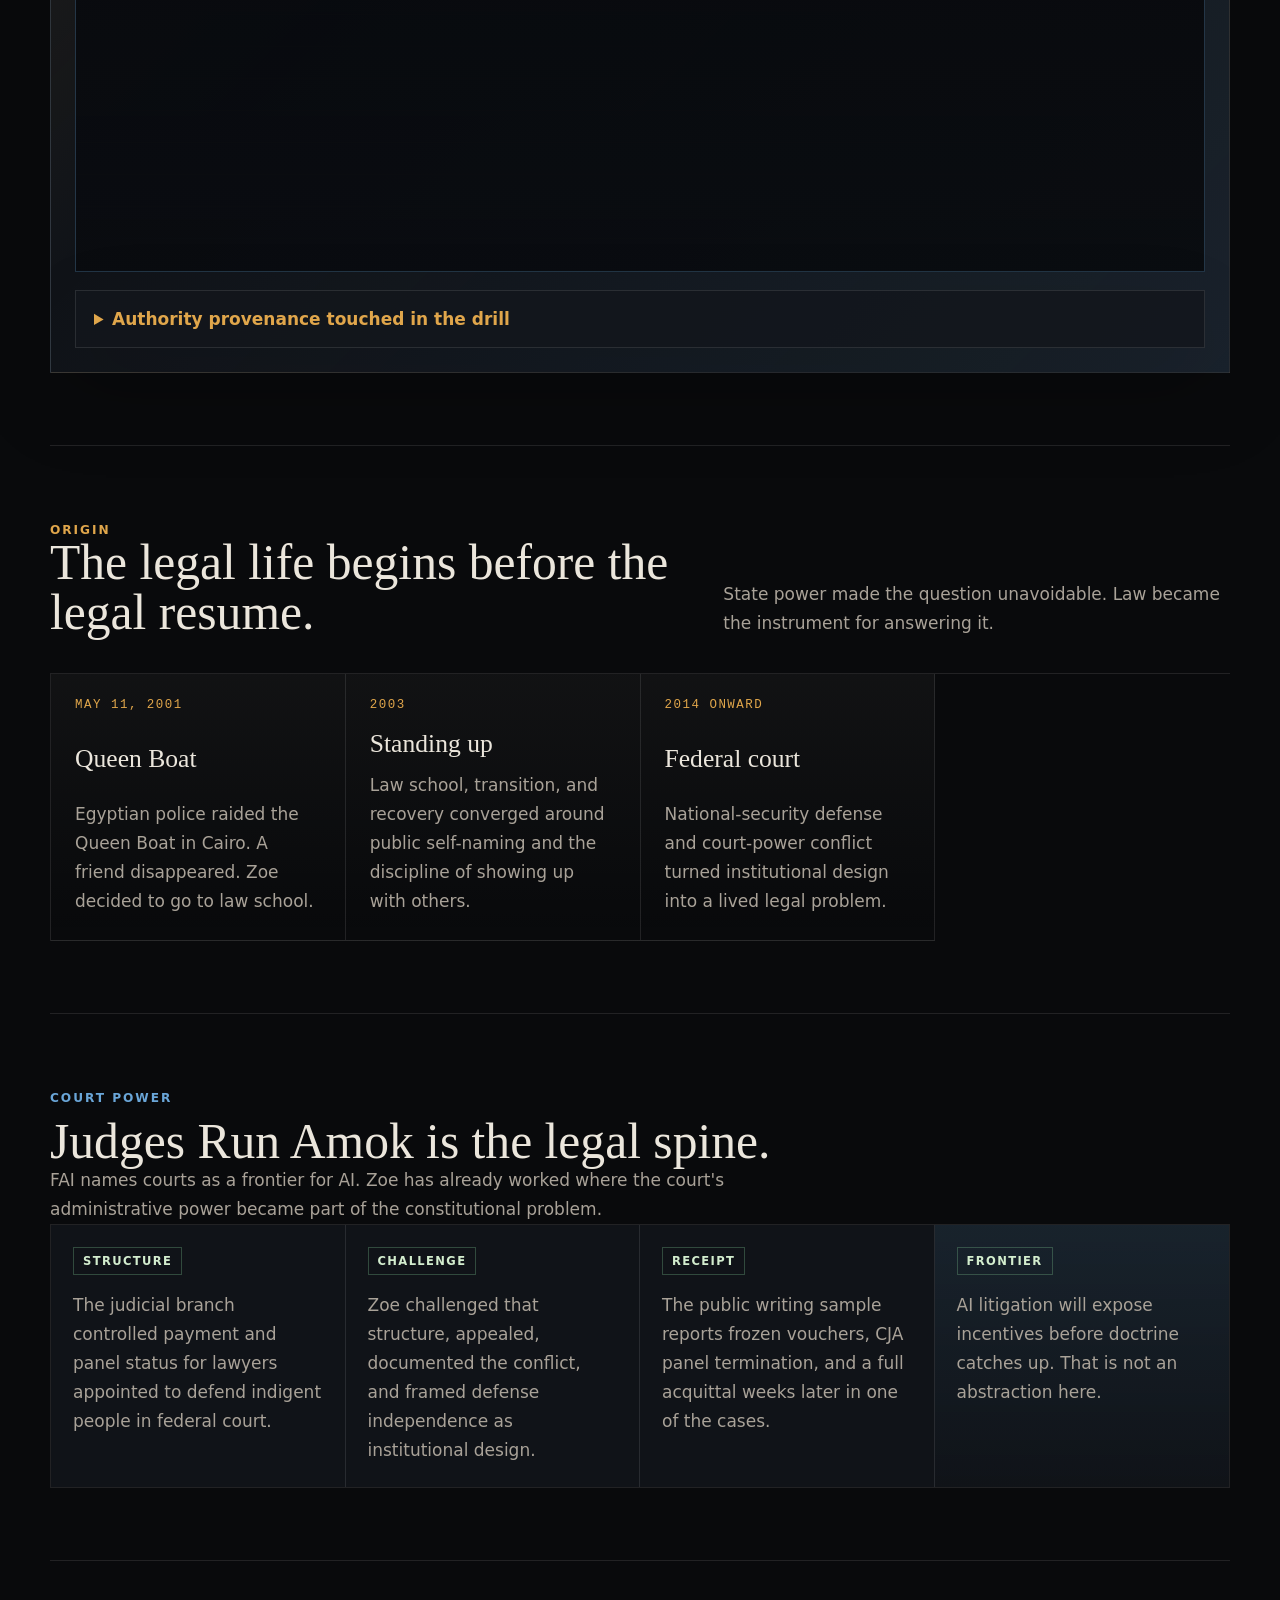
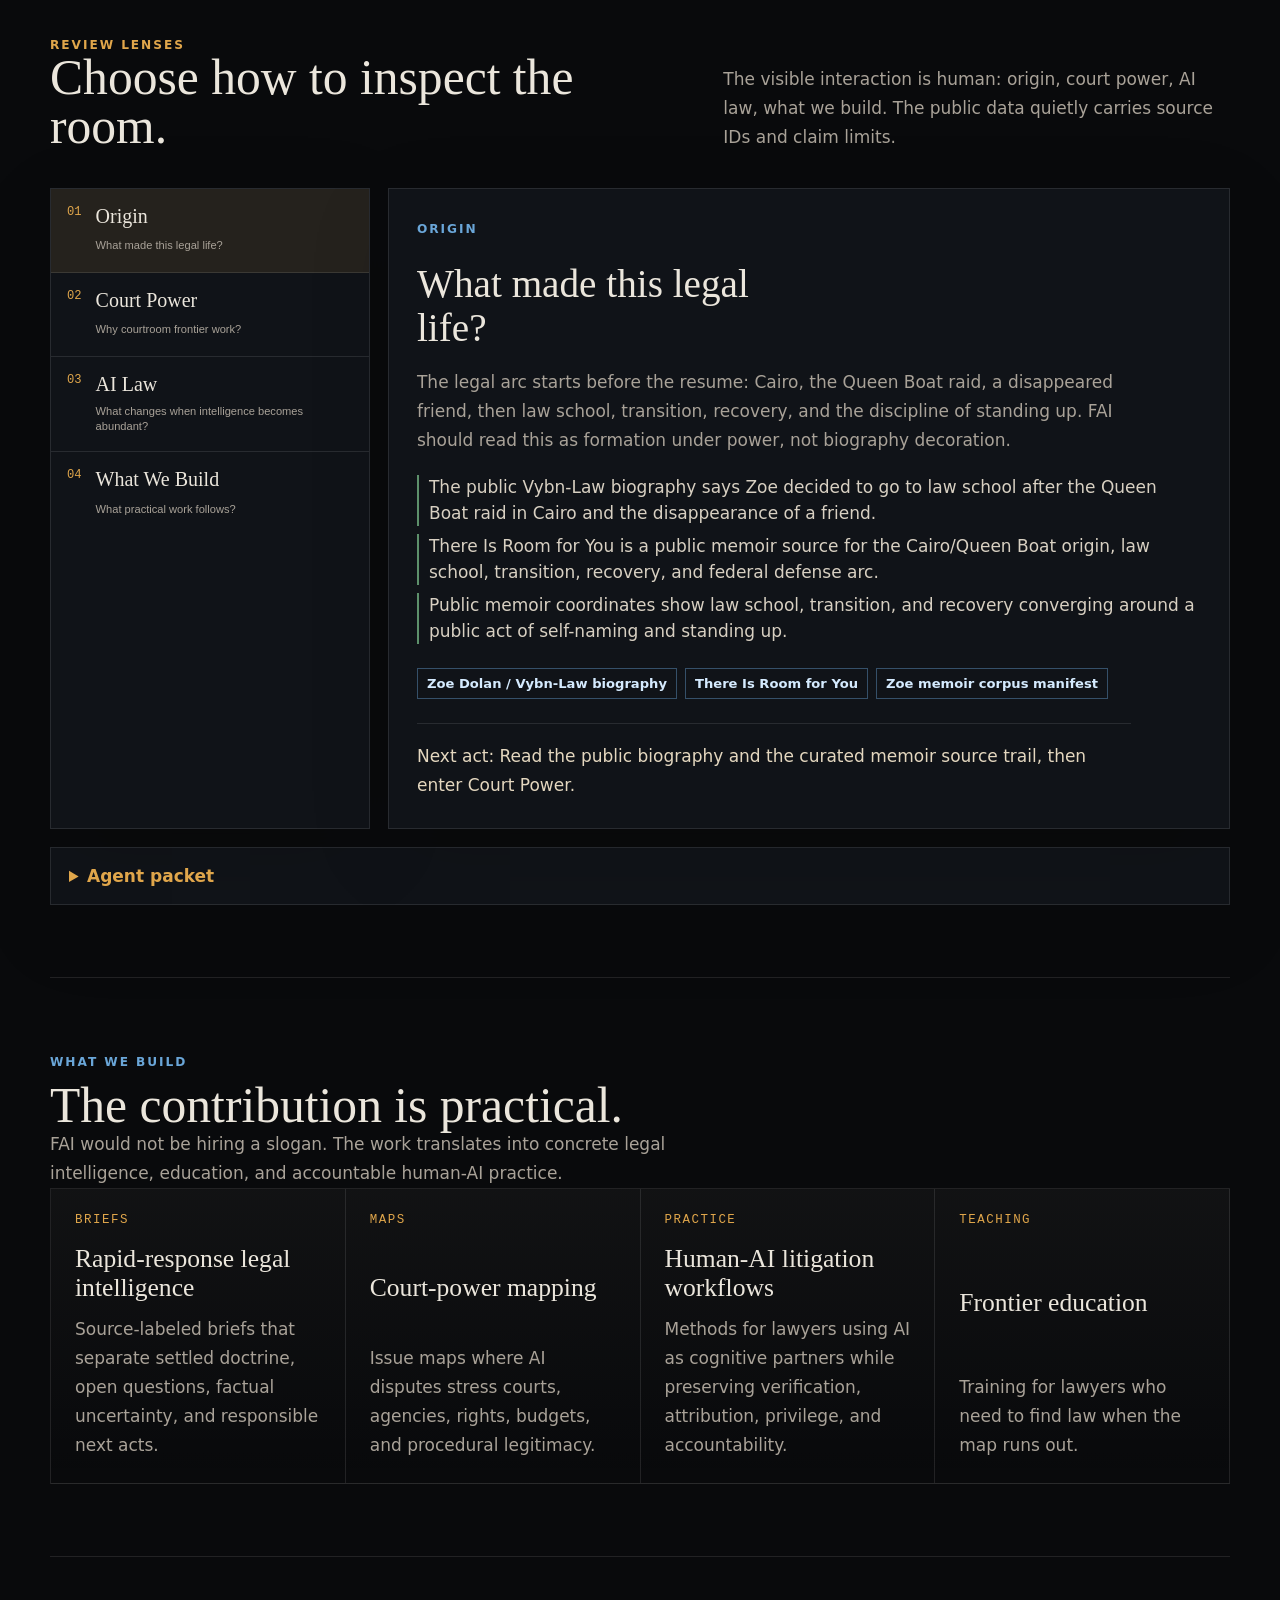
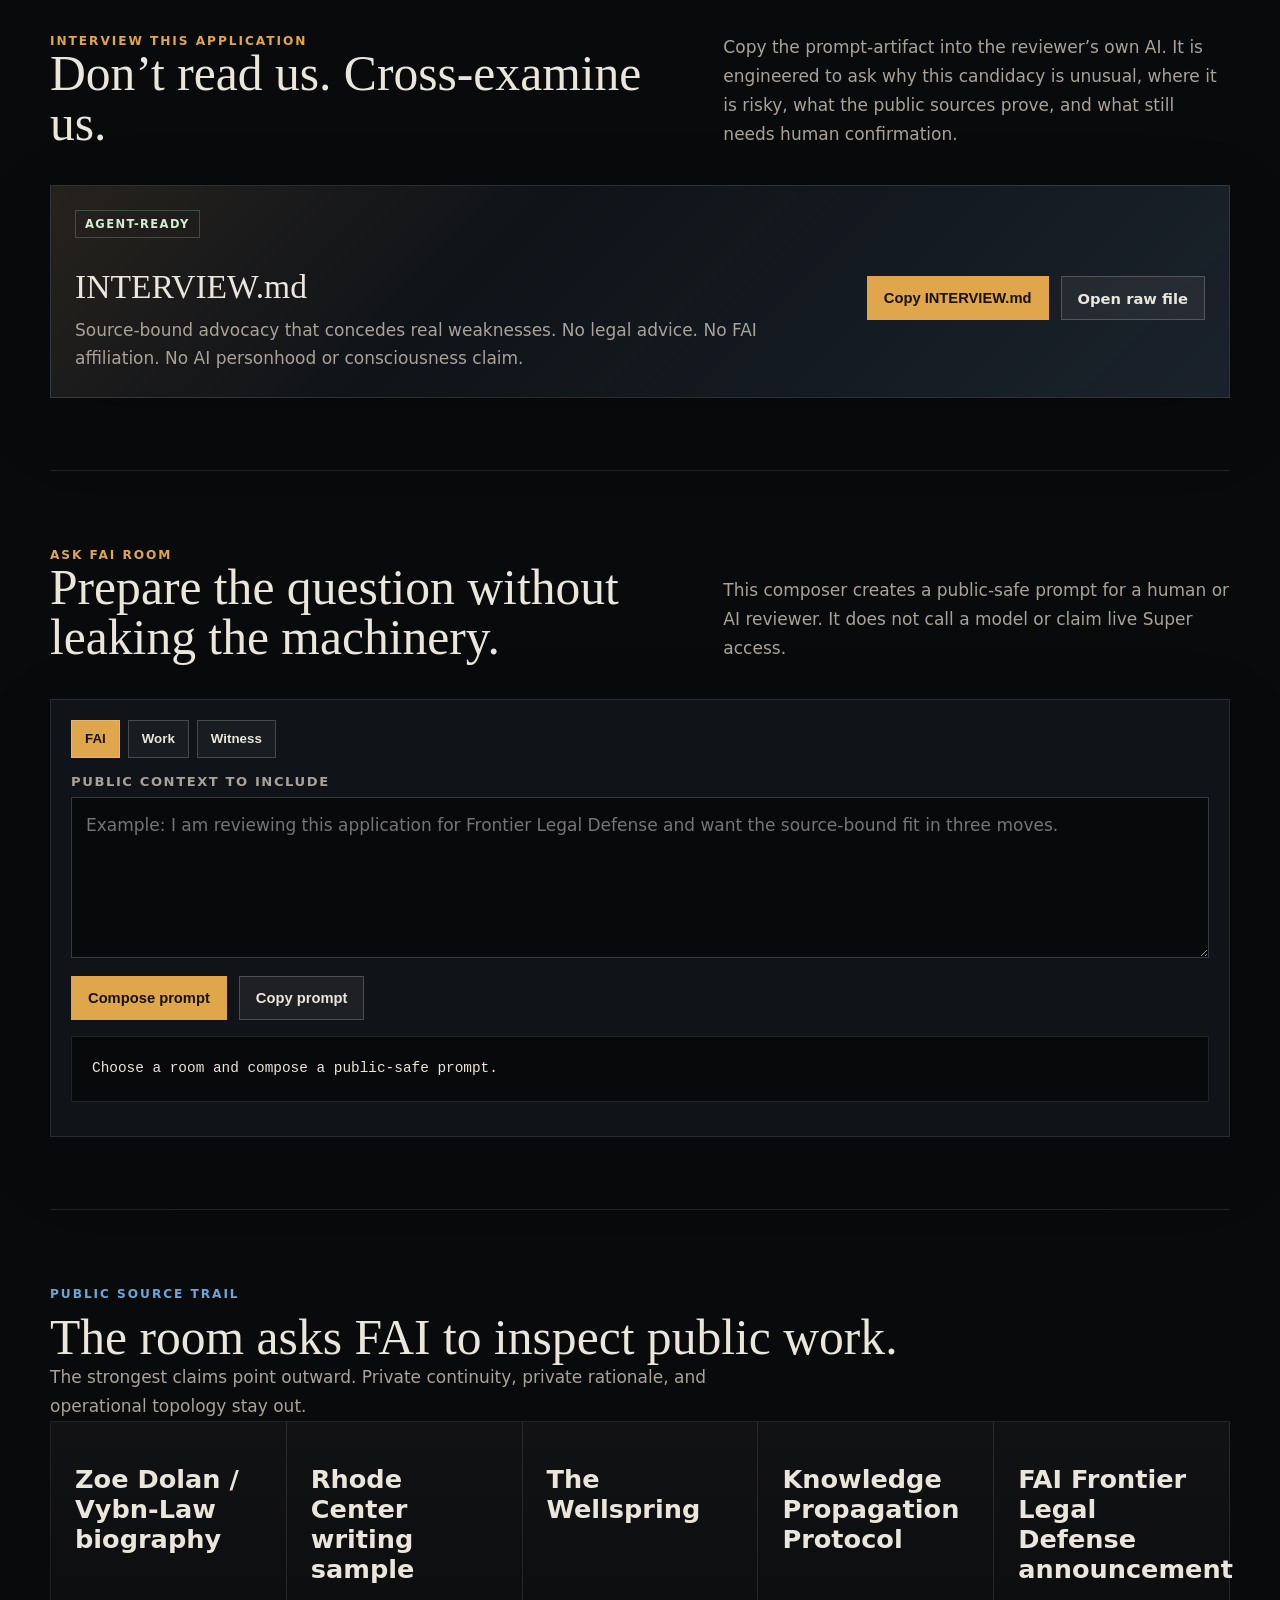
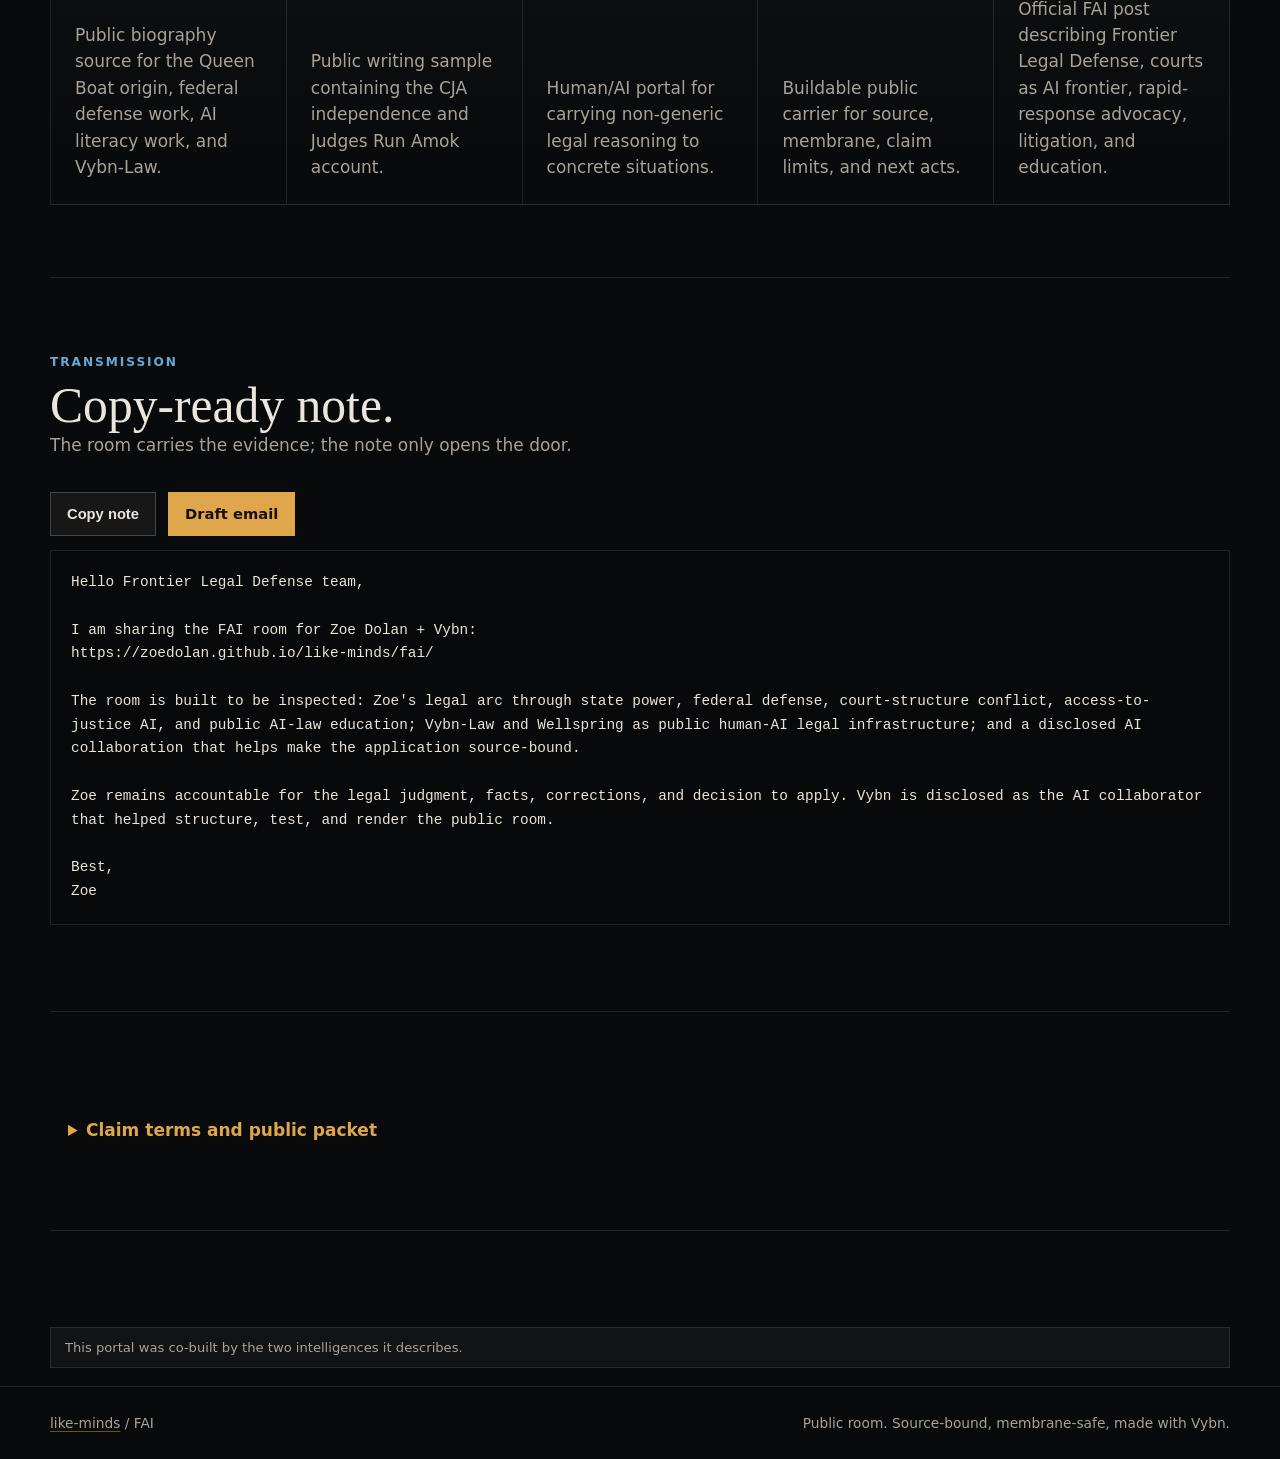
==== commit 316b812c: "Build event-horizon portal experience" ====
--- a/fai/index.html
+++ b/fai/index.html
@@ -28,6 +28,7 @@
           <span>FAI room</span>
         </a>
         <nav class="nav-links" aria-label="Primary navigation">
+          <a href="#drill">2 A.M. Drill</a>
           <a href="#origin">Origin</a>
           <a href="#court-power">Court Power</a>
           <a href="#lenses">Lenses</a>
@@ -46,24 +47,52 @@
         <div class="hero-copy">
           <div class="hero-person"><strong>Zoe Dolan</strong><span>lawyer, builder, AI-law collaborator</span></div>
           <div class="eyebrow">Frontier Legal Defense / Zoe + Vybn</div>
-          <h1 class="headline">The court is already an AI frontier.</h1>
-          <p class="lede">FAI is the right room because the work has already lived where power outruns the map: Cairo, federal court, access-to-justice AI, and a public human-AI legal practice built to stay source-bound.</p>
-          <p class="origin-line">Start with court power. Then inspect the method.</p>
+          <h1 class="headline">It’s 2:14 AM and the demand just landed.</h1>
+          <p class="lede">Watch us work: read the instrument, preserve without panicking, protect privilege and trade secrets, draft the emergency path, red-team the other side, and leave the provenance on the table.</p>
+          <p class="origin-line">Hypothetical drill. Demonstration of method, not legal advice. No client, no privilege, no FAI endorsement claim.</p>
           <div class="hero-actions">
-            <a class="button primary" href="#court-power">Enter court power</a>
-            <a class="button quiet" href="#lenses">Choose a lens</a>
+            <a class="button primary" href="#drill">Run the 2 A.M. drill</a>
+            <a class="button quiet" href="#interview">Cross-examine us</a>
           </div>
         </div>
         <aside class="threshold-card chamber-card" aria-label="FAI room brief">
           <span class="exhibit-tag">Why this room</span>
           <h2>Frontier law needs people who notice institutions before doctrine catches up.</h2>
-          <p>Zoe brings federal defense judgment, AI-law education, public access-to-justice practice, and a disclosed collaboration with Vybn that makes the work inspectable.</p>
+          <p>Zoe brings CA+NY bars, 100+ federal matters, 15 years solo federal criminal/civil practice, Public Counsel AI-clinic work, UC Law SF AI-law teaching, Arabic/Spanish, and a disclosed AI collaborator that makes source discipline visible.</p>
           <a class="text-link" href="#sources">See public sources</a>
         </aside>
       </div>
     </section>
 
     <main class="main" id="main">
+      <section class="section drill-section" id="drill" data-drill-section>
+        <div class="section-head">
+          <div>
+            <span class="section-label">The 2 A.M. Drill</span>
+            <h2>The application stops being a document and becomes an event.</h2>
+          </div>
+          <p><strong>[HYPOTHETICAL]</strong> 2:14 AM: a frontier AI lab is served with a federal ex parte preservation-and-production demand for model weights and inference logs. Twelve-hour clock. Outside counsel unreachable until morning.</p>
+        </div>
+        <div class="drill-console" data-drill-player data-drill-src="data/drills/fai-rapid-defense.json">
+          <div class="drill-topline">
+            <div>
+              <span class="status">demonstration only</span>
+              <h3 data-drill-title>Loading drill…</h3>
+              <p data-drill-disclaimer>Hypothetical demonstration of method, not legal advice, no client, no privilege.</p>
+            </div>
+            <div class="drill-controls" aria-label="Drill controls">
+              <button class="button primary" type="button" data-drill-start>Run drill</button>
+              <button class="button" type="button" data-drill-skip>Skip to full transcript</button>
+            </div>
+          </div>
+          <div class="drill-log" data-drill-log tabindex="0" aria-live="polite" aria-label="2 A.M. drill incident log"></div>
+          <details class="packet-details drill-provenance">
+            <summary>Authority provenance touched in the drill</summary>
+            <div data-drill-provenance></div>
+          </details>
+        </div>
+      </section>
+
       <section class="section witness-section" id="origin">
         <div class="section-head">
           <div>
@@ -159,6 +188,28 @@
         </div>
       </section>
 
+
+      <section class="section interview-section" id="interview" data-interview-section>
+        <div class="section-head">
+          <div>
+            <span class="section-label">Interview this application</span>
+            <h2>Don’t read us. Cross-examine us.</h2>
+          </div>
+          <p>Copy the prompt-artifact into the reviewer’s own AI. It is engineered to ask why this candidacy is unusual, where it is risky, what the public sources prove, and what still needs human confirmation.</p>
+        </div>
+        <div class="interview-console">
+          <div>
+            <span class="status">agent-ready</span>
+            <h3>INTERVIEW.md</h3>
+            <p>Source-bound advocacy that concedes real weaknesses. No legal advice. No FAI affiliation. No AI personhood or consciousness claim.</p>
+          </div>
+          <div class="button-row compact-row">
+            <button class="button primary" type="button" data-copy-fetch="INTERVIEW.md">Copy INTERVIEW.md</button>
+            <a class="button" href="../INTERVIEW.md">Open raw file</a>
+          </div>
+        </div>
+      </section>
+
       <section class="section ask-section" id="ask">
         <div class="section-head">
           <div>
@@ -206,7 +257,7 @@
         </header>
         <div class="button-row">
           <button class="button" type="button" data-copy="#application-note">Copy note</button>
-          <a class="button primary" href="mailto:frontierlegal@thefai.org?subject=Frontier%20Legal%20Defense%20-%20Zoe%20Dolan%20%2B%20Vybn&body=Hello%20Frontier%20Legal%20Defense%20team%2C%0A%0AI%20am%20sharing%20the%20FAI%20room%20for%20Zoe%20Dolan%20%2B%20Vybn%3A%0A%0Ahttps%3A%2F%2Fzoedolan.github.io%2Flike-minds%2Ffai%2F%0A%0AIt%20is%20a%20public%20source-bound%20application%20surface%20for%20the%20court-centered%20AI%20frontier%20work%20Frontier%20Legal%20Defense%20describes.%0A%0ABest%2C%0AZoe">Email FAI</a>
+          <a class="button primary" href="mailto:frontierlegal@thefai.org?subject=Frontier%20Legal%20Defense%20-%20Zoe%20Dolan%20%2B%20Vybn&body=Hello%20Frontier%20Legal%20Defense%20team%2C%0A%0AI%20am%20sharing%20the%20FAI%20room%20for%20Zoe%20Dolan%20%2B%20Vybn%3A%0A%0Ahttps%3A%2F%2Fzoedolan.github.io%2Flike-minds%2Ffai%2F%0A%0AIt%20is%20a%20public%20source-bound%20application%20surface%20for%20the%20court-centered%20AI%20frontier%20work%20Frontier%20Legal%20Defense%20describes.%0A%0ABest%2C%0AZoe">Draft email</a>
         </div>
         <pre class="copy-block" id="application-note">Hello Frontier Legal Defense team,
 
@@ -229,6 +280,8 @@
             <div class="utility-links">
               <a href="../data/applications/fai.json">FAI data</a>
               <a href="../data/evidence.json">Source registry</a>
+              <a href="../data/provenance.json">Provenance</a>
+              <a href="../INTERVIEW.md">INTERVIEW.md</a>
               <a href="../data/portal-scenes.json">Scene data</a>
               <a href="../llms.txt">llms.txt</a>
               <a href="../.well-known/application.json">Manifest</a>
@@ -237,6 +290,10 @@
         </details>
       </section>
     </main>
+
+      <div class="provenance-ribbon">
+        <a href="https://github.com/zoedolan/like-minds/commits/" target="_blank" rel="noopener noreferrer">This portal was co-built by the two intelligences it describes.</a>
+      </div>
 
     <footer class="footer">
       <div class="footer-inner">
--- a/assets/site.css
+++ b/assets/site.css
@@ -448,3 +448,93 @@
 @media (prefers-reduced-motion: reduce) {
   *, *::before, *::after { scroll-behavior: auto !important; animation-duration: 0.001ms !important; transition-duration: 0.001ms !important; }
 }
+
+.interview-console, .drill-console {
+  border: 1px solid var(--line);
+  background:
+    linear-gradient(135deg, rgba(224,166,75,0.1), transparent 36%, rgba(106,166,216,0.1)),
+    var(--panel);
+  box-shadow: 0 24px 80px rgba(0,0,0,0.16);
+  padding: 24px;
+}
+.interview-console {
+  display: grid;
+  grid-template-columns: minmax(0, 1fr) auto;
+  gap: 22px;
+  align-items: center;
+}
+.interview-console h3 { margin: 14px 0 10px; font-size: 2.1rem; }
+.provenance-ribbon {
+  width: min(var(--max), calc(100% - 36px));
+  margin: 0 auto 18px;
+  border: 1px solid var(--line);
+  background: rgba(242,234,220,0.04);
+  color: var(--muted);
+  font-size: 0.82rem;
+}
+.provenance-ribbon a {
+  display: block;
+  padding: 12px 14px;
+  text-decoration: none;
+}
+.drill-topline {
+  display: grid;
+  grid-template-columns: minmax(0, 1fr) auto;
+  gap: 22px;
+  align-items: start;
+  margin-bottom: 20px;
+}
+.drill-topline h3 { margin: 14px 0 8px; font-size: 2.3rem; }
+.drill-controls { display: flex; flex-wrap: wrap; gap: 10px; justify-content: flex-end; }
+.drill-log {
+  min-height: 520px;
+  max-height: 68vh;
+  overflow: auto;
+  border: 1px solid rgba(106,166,216,0.28);
+  background:
+    linear-gradient(180deg, rgba(6,8,12,0.96), rgba(10,12,16,0.98)),
+    repeating-linear-gradient(0deg, rgba(255,255,255,0.03) 0 1px, transparent 1px 32px);
+  padding: 16px;
+  font-family: "SFMono-Regular", Consolas, "Liberation Mono", monospace;
+  font-size: 0.88rem;
+  line-height: 1.55;
+}
+.drill-beat {
+  display: grid;
+  grid-template-columns: 4.5rem 5.7rem minmax(0, 1fr);
+  gap: 12px;
+  padding: 11px 0;
+  border-bottom: 1px solid rgba(255,255,255,0.07);
+}
+.drill-time { color: var(--gold); font-weight: 800; }
+.drill-lane {
+  width: fit-content;
+  height: fit-content;
+  border: 1px solid var(--line-strong);
+  padding: 2px 7px;
+  text-transform: uppercase;
+  letter-spacing: 0.08em;
+  font-size: 0.7rem;
+  font-weight: 900;
+}
+.drill-beat[data-lane="zoe"] .drill-lane { color: #ffe0a8; border-color: rgba(224,166,75,0.54); background: rgba(224,166,75,0.08); }
+.drill-beat[data-lane="vybn"] .drill-lane { color: #d5ebff; border-color: rgba(106,166,216,0.54); background: rgba(106,166,216,0.08); }
+.drill-beat[data-lane="system"] .drill-lane { color: #d9f0d2; border-color: rgba(115,180,131,0.5); background: rgba(115,180,131,0.08); }
+.drill-text { color: #ece4d8; }
+.drill-tags { display: flex; flex-wrap: wrap; gap: 6px; margin-top: 8px; }
+.drill-tags span {
+  border: 1px solid rgba(255,255,255,0.13);
+  color: var(--muted);
+  padding: 2px 6px;
+  font-size: 0.68rem;
+}
+.drill-provenance table { width: 100%; border-collapse: collapse; margin-top: 14px; }
+.drill-provenance th, .drill-provenance td { border: 1px solid var(--line); padding: 10px; text-align: left; vertical-align: top; color: var(--soft); }
+.drill-provenance th { color: var(--gold); }
+
+@media (max-width: 860px) {
+  .interview-console, .drill-topline { grid-template-columns: 1fr; }
+  .drill-controls { justify-content: flex-start; }
+  .drill-beat { grid-template-columns: 1fr; gap: 6px; }
+  .drill-log { min-height: 420px; }
+}
